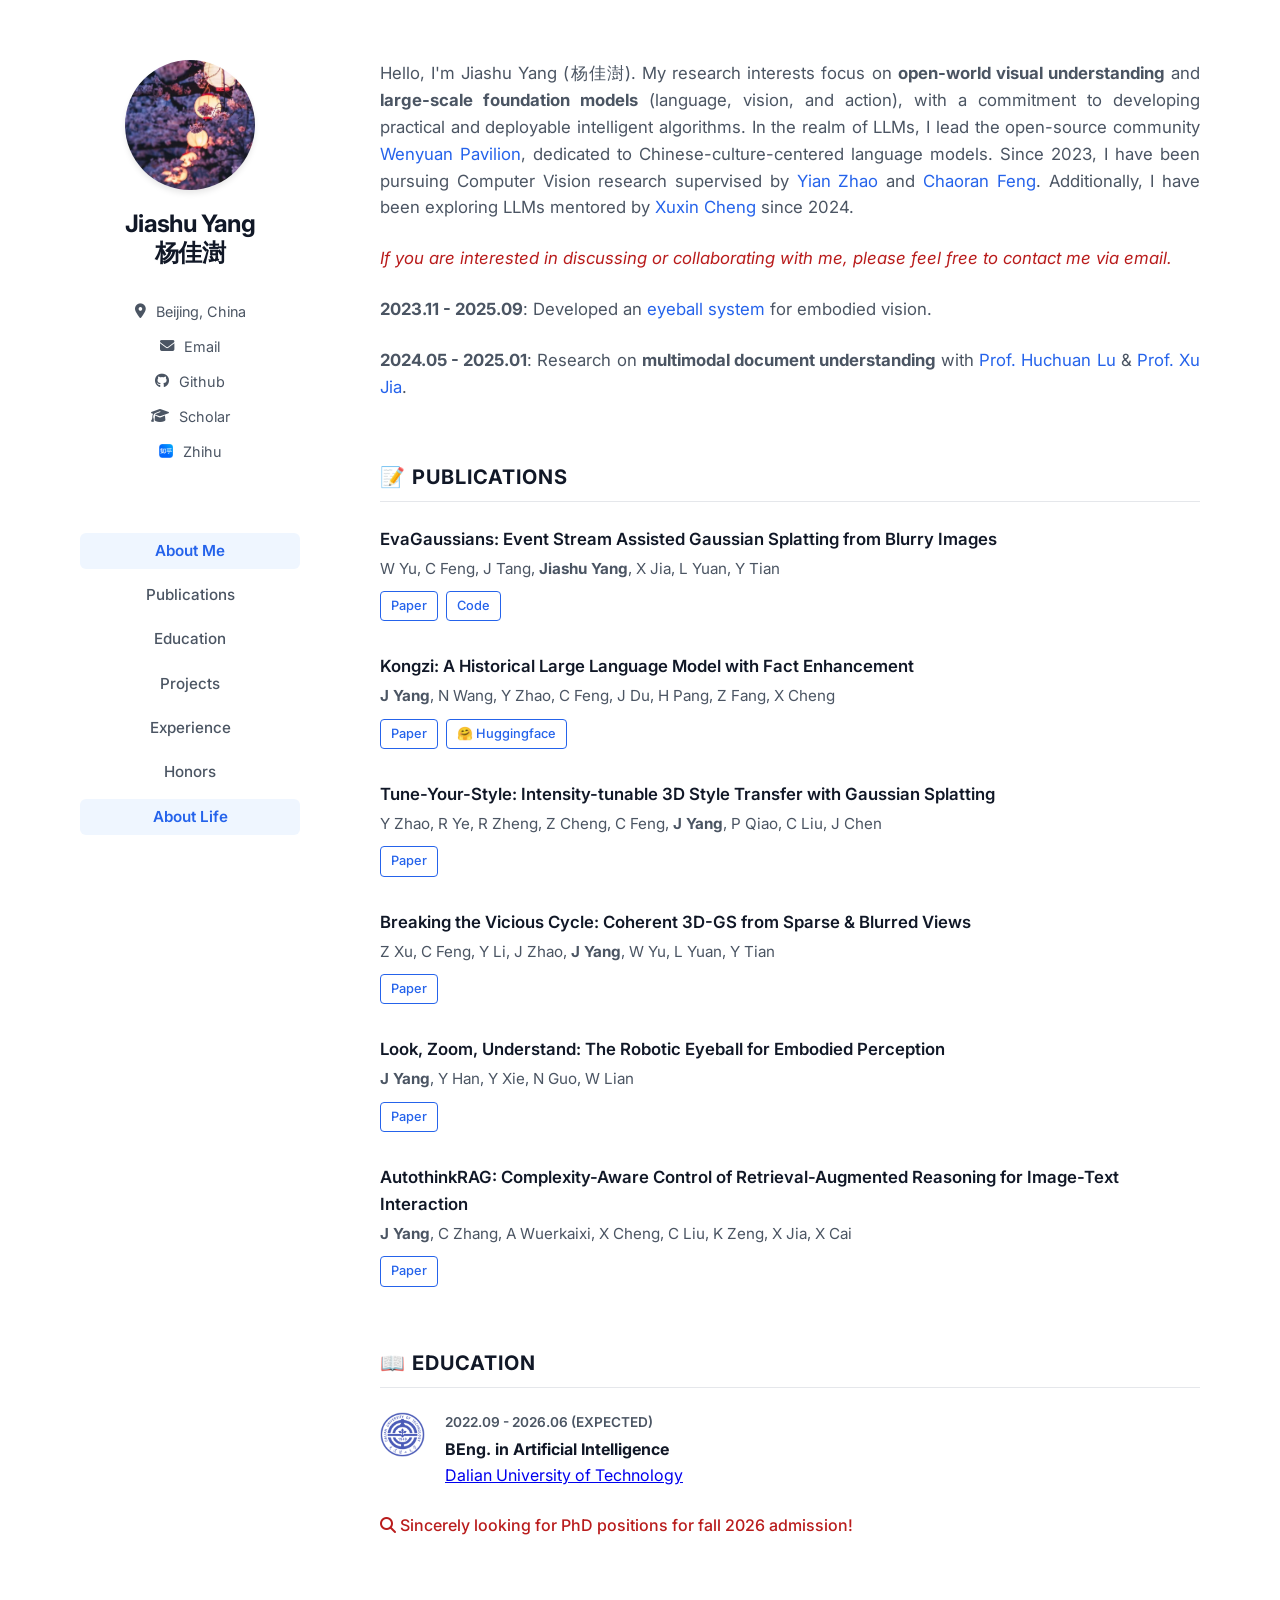
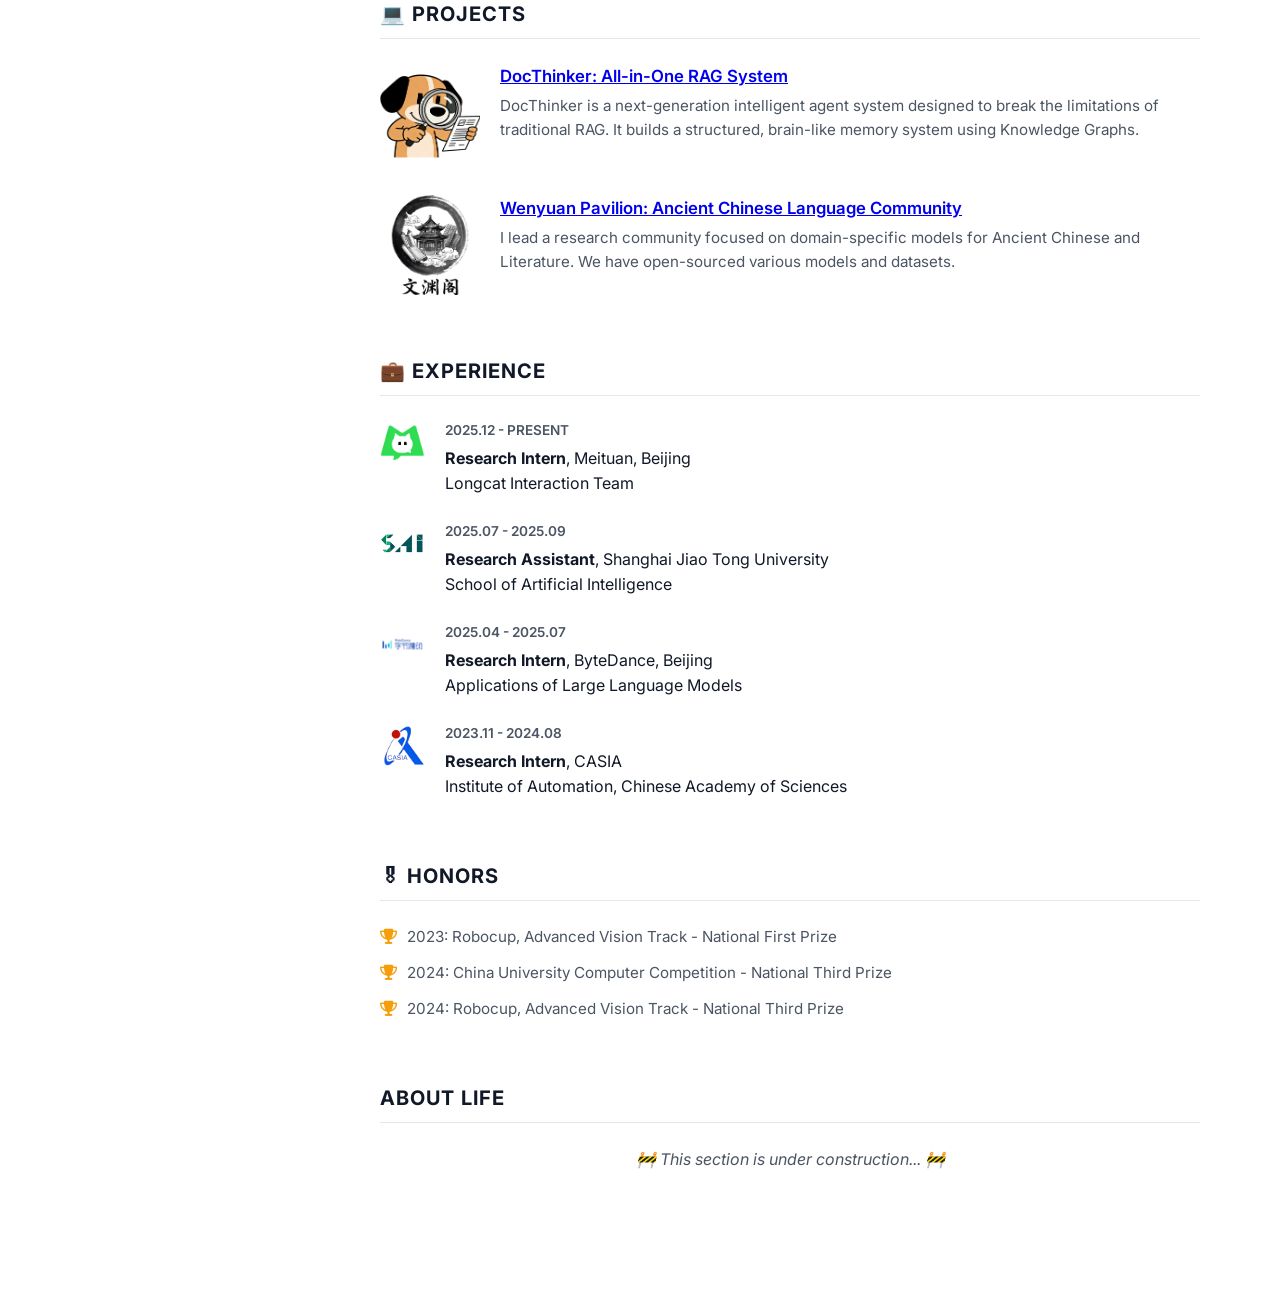
==== index.html @ eced1599 "Update index.html with polished bio and supervisor info" ====
<!DOCTYPE html>
<html lang="en">
<head>
    <meta charset="UTF-8">
    <meta name="viewport" content="width=device-width, initial-scale=1.0">
    <title>Jiashu Yang | Personal Homepage</title>
    <!-- Google Fonts: Inter -->
    <link rel="preconnect" href="https://fonts.googleapis.com">
    <link rel="preconnect" href="https://fonts.gstatic.com" crossorigin>
    <link href="https://fonts.googleapis.com/css2?family=Inter:wght@400;500;600;700&display=swap" rel="stylesheet">
    <link href="https://fonts.googleapis.com/css2?family=Ma+Shan+Zheng&display=swap" rel="stylesheet">
    <link rel="stylesheet" href="css/style.css">
    <link rel="stylesheet" href="https://cdnjs.cloudflare.com/ajax/libs/font-awesome/6.4.0/css/all.min.css">
</head>
<body>
    <div class="container">
        <nav>
            <div class="profile-section">
                <img src="images/头像.jpg" alt="Jiashu Yang" class="profile-image">
                <h1>Jiashu Yang<br><span class="signature">杨佳澍</span></h1>
                <div class="contact-info">
                    <p><i class="fas fa-map-marker-alt"></i> Beijing, China</p>
                    <p><i class="fas fa-envelope"></i> <a href="mailto:your.email@example.com">Email</a></p>
                    <p><i class="fab fa-github"></i> <a href="https://github.com/Yang-Jiashu">Github</a></p>
                    <p><i class="fas fa-graduation-cap"></i> <a href="https://scholar.google.com/citations?user=BRXghWcAAAAJ&hl=en">Scholar</a></p>
                    <p><img src="images/zhi.png" alt="Zhihu" style="width: 14px; height: 14px;"> <a href="https://www.zhihu.com/people/22-49-46-76/posts">Zhihu</a></p>
                </div>
            </div>
            <ul>
                <li><a href="#about" class="active">About Me</a></li>
                <li><a href="#publications">Publications</a></li>
                <li><a href="#education">Education</a></li>
                <li><a href="#projects">Projects</a></li>
                <li><a href="#experience">Experience</a></li>
                <li><a href="#honors">Honors</a></li>
                <li><a href="#about-life">About Life</a></li>
            </ul>
        </nav>

        <div class="main-content">
            <div class="content-section">
                <div id="about">
                    <p class="intro">
                        Hello, I'm Jiashu Yang (杨佳澍). My research interests focus on <strong>open-world visual understanding</strong> and <strong>large-scale foundation models</strong> (language, vision, and action), with a commitment to developing practical and deployable intelligent algorithms. In the realm of LLMs, I lead the open-source community <a href="https://wenyuan-ge.github.io/" target="_blank">Wenyuan Pavilion</a>, dedicated to Chinese-culture-centered language models. Since 2023, I have been pursuing Computer Vision research supervised by <a href="https://zhao-yian.github.io/" target="_blank">Yian Zhao</a> and <a href="https://www.falcary.com/" target="_blank">Chaoran Feng</a>. Additionally, I have been exploring LLMs mentored by <a href="https://www.linkedin.com/in/chengxx/" target="_blank">Xuxin Cheng</a> since 2024.
                    </p>
                    <p class="intro" style="font-style: italic; color: #b91c1c;">
                        If you are interested in discussing or collaborating with me, please feel free to contact me via email.
                    </p>
                    <p class="intro">
                        <strong>2023.11 - 2025.09</strong>: Developed an <a href="https://arxiv.org/abs/2511.15279">eyeball system</a> for embodied vision.
                    </p>
                    <p class="intro">
                        <strong>2024.05 - 2025.01</strong>: Research on <strong>multimodal document understanding</strong> with <a href='https://scholar.google.com/citations?user=D3nE0agAAAAJ&hl=zh-CN&oi=ao'>Prof. Huchuan Lu</a> & <a href='https://stephenjia.github.io/'>Prof. Xu Jia</a>.
                    </p>
                </div>

                <div id="publications">
                    <h2>📝 Publications</h2>
                    <ul class="publications-list">
                        <li>
                            <span class="publication-title">EvaGaussians: Event Stream Assisted Gaussian Splatting from Blurry Images</span>
                            <div class="publication-authors">W Yu, C Feng, J Tang, <strong>Jiashu Yang</strong>, X Jia, L Yuan, Y Tian</div>
                            <div class="pub-links">
                                <a href="https://arxiv.org/abs/2405.20224" class="pub-link">Paper</a>
                                <a href="#" class="pub-link">Code</a>
                            </div>
                        </li>
                        <li>
                            <span class="publication-title">Kongzi: A Historical Large Language Model with Fact Enhancement</span>
                            <div class="publication-authors"><strong>J Yang</strong>, N Wang, Y Zhao, C Feng, J Du, H Pang, Z Fang, X Cheng</div>
                            <div class="pub-links">
                                <a href="https://arxiv.org/abs/2504.09488" class="pub-link">Paper</a>
                                <a href="https://huggingface.co/Kongzi-LLM" class="pub-link" target="_blank">🤗 Huggingface</a>
                            </div>
                        </li>
                        <li>
                            <span class="publication-title">Tune-Your-Style: Intensity-tunable 3D Style Transfer with Gaussian Splatting</span>
                            <div class="publication-authors">Y Zhao, R Ye, R Zheng, Z Cheng, C Feng, <strong>J Yang</strong>, P Qiao, C Liu, J Chen</div>
                            <div class="pub-links">
                                <a href="https://arxiv.org/abs/2602.00618" class="pub-link">Paper</a>
                            </div>
                        </li>
                        <li>
                            <span class="publication-title">Breaking the Vicious Cycle: Coherent 3D-GS from Sparse & Blurred Views</span>
                            <div class="publication-authors">Z Xu, C Feng, Y Li, J Zhao, <strong>J Yang</strong>, W Yu, L Yuan, Y Tian</div>
                            <div class="pub-links">
                                <a href="https://arxiv.org/pdf/2512.10369" class="pub-link">Paper</a>
                            </div>
                        </li>
                        <li>
                            <span class="publication-title">Look, Zoom, Understand: The Robotic Eyeball for Embodied Perception</span>
                            <div class="publication-authors"><strong>J Yang</strong>, Y Han, Y Xie, N Guo, W Lian</div>
                            <div class="pub-links">
                                <a href="https://arxiv.org/abs/2511.15279" class="pub-link">Paper</a>
                            </div>
                        </li>
                        <li>
                            <span class="publication-title">AutothinkRAG: Complexity-Aware Control of Retrieval-Augmented Reasoning for Image-Text Interaction</span>
                            <div class="publication-authors"><strong>J Yang</strong>, C Zhang, A Wuerkaixi, X Cheng, C Liu, K Zeng, X Jia, X Cai</div>
                            <div class="pub-links">
                                <a href="https://arxiv.org/pdf/2603.05551" class="pub-link">Paper</a>
                            </div>
                        </li>
                    </ul>
                </div>

                <div id="education">
                    <h2>📖 Education</h2>
                    <ul class="education-list">
                        <li class="education-item">
                            <img src="images/dlut_logo.png" alt="DLUT">
                            <div class="experience-content">
                                <span class="date">2022.09 - 2026.06 (Expected)</span>
                                <strong>BEng. in Artificial Intelligence</strong><br>
                                <a href="https://www.dlut.edu.cn/">Dalian University of Technology</a>
                            </div>
                        </li>
                        <li style="color: #b91c1c; font-weight: 500; margin-top: 10px;">
                            <i class="fas fa-search"></i> Sincerely looking for PhD positions for fall 2026 admission!
                        </li>
                    </ul>
                </div>

                <div id="projects">
                    <h2>💻 Projects</h2>
                    <ul class="publications-list">
                        <li class="experience-item">
                            <img src="images/docthinker.png" alt="DocThinker" style="width: 100px; height: 100px; border-radius: 12px; object-fit: cover;">
                            <div class="experience-content">
                                <span class="publication-title"><a href="https://github.com/Yang-Jiashu/Doc-thinker" target="_blank">DocThinker: All-in-One RAG System</a></span>
                                <p style="font-size: 0.95rem; color: var(--secondary-color);">DocThinker is a next-generation intelligent agent system designed to break the limitations of traditional RAG. It builds a structured, brain-like memory system using Knowledge Graphs.</p>
                            </div>
                        </li>
                        <li class="experience-item">
                            <img src="images/wyg.png" alt="Wenyuan Pavilion" style="width: 100px; height: 100px; border-radius: 12px; object-fit: cover;">
                            <div class="experience-content">
                                <span class="publication-title"><a href="https://wenyuan-ge.github.io/" target="_blank">Wenyuan Pavilion: Ancient Chinese Language Community</a></span>
                                <p style="font-size: 0.95rem; color: var(--secondary-color);">I lead a research community focused on domain-specific models for Ancient Chinese and Literature. We have open-sourced various models and datasets.</p>
                            </div>
                        </li>
                    </ul>
                </div>

                <div id="experience">
                    <h2>💼 Experience</h2>
                    <ul class="experience-list">
                        <li class="experience-item">
                            <img src="images/mt.png" alt="Meituan">
                            <div class="experience-content">
                                <span class="date">2025.12 - Present</span>
                                <strong>Research Intern</strong>, Meituan, Beijing<br>
                                Longcat Interaction Team
                            </div>
                        </li>
                        <li class="experience-item">
                            <img src="images/sjtuai.png" alt="SJTU">
                            <div class="experience-content">
                                <span class="date">2025.07 - 2025.09</span>
                                <strong>Research Assistant</strong>, Shanghai Jiao Tong University<br>
                                School of Artificial Intelligence
                            </div>
                        </li>
                        <li class="experience-item">
                            <img src="assets/images/byte.png" alt="ByteDance">
                            <div class="experience-content">
                                <span class="date">2025.04 - 2025.07</span>
                                <strong>Research Intern</strong>, ByteDance, Beijing<br>
                                Applications of Large Language Models
                            </div>
                        </li>
                        <li class="experience-item">
                            <img src="assets/images/CASIA.jpg" alt="CASIA">
                            <div class="experience-content">
                                <span class="date">2023.11 - 2024.08</span>
                                <strong>Research Intern</strong>, CASIA<br>
                                Institute of Automation, Chinese Academy of Sciences
                            </div>
                        </li>
                    </ul>
                </div>

                <div id="honors">
                    <h2>🎖 Honors</h2>
                    <ul class="honors-list">
                        <li><i class="fas fa-trophy"></i> 2023: Robocup, Advanced Vision Track - National First Prize</li>
                        <li><i class="fas fa-trophy"></i> 2024: China University Computer Competition - National Third Prize</li>
                        <li><i class="fas fa-trophy"></i> 2024: Robocup, Advanced Vision Track - National Third Prize</li>
                    </ul>
                </div>

                <div id="about-life">
                    <h2>About Life</h2>
                    <p style="text-align: center; color: var(--secondary-color); font-style: italic; margin-top: 20px;">🚧 This section is under construction... 🚧</p>
                </div>                
            </div>
        </div>
    </div>

    <div id="award-modal" style="display:none; position:fixed; z-index:100; left:0; top:0; width:100%; height:100%; overflow:auto; background-color:rgba(0,0,0,0.9);">
        <span onclick="closeModal()" style="position:absolute; top:15px; right:35px; color:#f1f1f1; font-size:40px; font-weight:bold; cursor:pointer;">&times;</span>
        <img id="award-image" style="margin:auto; display:block; width:80%; max-width:700px; padding-top: 50px;">
    </div>

    <script>
        function showAward(awardImage) {
            var modal = document.getElementById('award-modal');
            var modalImg = document.getElementById('award-image');
            modal.style.display = "block";
            modalImg.src = 'images/' + awardImage;
        }

        function closeModal() {
            document.getElementById('award-modal').style.display = "none";
        }

        // Active link handling
        window.addEventListener('scroll', () => {
            let current = '';
            const sections = document.querySelectorAll('.content-section > div');
            sections.forEach(section => {
                const sectionTop = section.offsetTop;
                if (pageYOffset >= sectionTop - 100) {
                    current = section.getAttribute('id');
                }
            });

            document.querySelectorAll('nav ul li a').forEach(a => {
                a.classList.remove('active');
                if (a.getAttribute('href').includes(current)) {
                    a.classList.add('active');
                }
            });
        });
    </script>
</body>
</html>
---- css/style.css ----
:root {
    --primary-color: #111827; /* Darker grey/black for text */
    --secondary-color: #4b5563; /* Medium grey for descriptions */
    --accent-color: #2563eb; /* A clean blue for links and highlights */
    --background-color: #ffffff;
    --section-bg: #f9fafb; /* Very light grey for some backgrounds */
    --border-color: #e5e7eb;
    --font-main: 'Inter', -apple-system, BlinkMacSystemFont, 'Segoe UI', Roboto, sans-serif;
}

* {
    margin: 0;
    padding: 0;
    box-sizing: border-box;
}

body {
    font-family: var(--font-main);
    line-height: 1.6;
    color: var(--primary-color);
    background-color: var(--background-color);
    -webkit-font-smoothing: antialiased;
}

.container {
    display: grid;
    grid-template-columns: 220px 1fr;
    max-width: 1600px;
    margin: 0 auto;
    padding: 60px 80px;
    gap: 80px;
}

/* Sidebar Navigation */
nav {
    position: sticky;
    top: 60px;
    height: fit-content;
    display: flex;
    flex-direction: column;
    align-items: center;
}

nav ul {
    list-style: none;
    margin-top: 30px;
    width: 100%;
    text-align: center;
}

nav ul li {
    margin-bottom: 8px;
}

nav ul li a {
    display: block;
    padding: 6px 12px;
    color: var(--secondary-color);
    text-decoration: none;
    font-size: 0.95rem;
    font-weight: 500;
    border-radius: 6px;
    transition: all 0.2s ease;
}

nav ul li a:hover {
    color: var(--accent-color);
    background-color: #eff6ff;
}

nav ul li a.active {
    color: var(--accent-color);
    font-weight: 600;
    background-color: #eff6ff;
}

/* Profile Section in Sidebar */
.profile-section {
    margin-bottom: 40px;
    display: flex;
    flex-direction: column;
    align-items: center;
    text-align: center;
}

.profile-image {
    width: 130px;
    height: 130px;
    border-radius: 50%;
    margin-bottom: 20px;
    object-fit: cover;
    box-shadow: 0 4px 6px -1px rgba(0, 0, 0, 0.1);
}

.profile-section h1 {
    font-size: 1.5rem;
    font-weight: 700;
    letter-spacing: -0.025em;
    margin-bottom: 8px;
    line-height: 1.2;
}

.contact-info {
    display: flex;
    flex-direction: column;
    align-items: center;
    gap: 12px;
    margin-top: 24px;
}

.contact-info p {
    font-size: 0.9rem;
    color: var(--secondary-color);
    display: flex;
    align-items: center;
    gap: 10px;
}

.contact-info a {
    color: var(--secondary-color);
    text-decoration: none;
    transition: color 0.2s;
}

.contact-info a:hover {
    color: var(--accent-color);
}

/* Main Content Styles */
.main-content {
    max-width: 1200px;
    width: 100%;
}

.content-section > div {
    margin-bottom: 60px;
}

h2 {
    font-size: 1.25rem;
    font-weight: 700;
    margin-bottom: 24px;
    text-transform: uppercase;
    letter-spacing: 0.05em;
    color: var(--primary-color);
    border-bottom: 1px solid var(--border-color);
    padding-bottom: 8px;
}

.intro {
    font-size: 1.05rem;
    color: var(--secondary-color);
    margin-bottom: 24px;
    text-align: justify;
}

.intro a {
    color: var(--accent-color);
    text-decoration: none;
    border-bottom: 1px solid transparent;
    transition: border-bottom 0.2s;
}

.intro a:hover {
    border-bottom-color: var(--accent-color);
}

/* Publications Section */
.publications-list {
    list-style: none;
}

.publications-list li {
    margin-bottom: 32px;
}

.publication-title {
    font-weight: 600;
    color: var(--primary-color);
    display: block;
    margin-bottom: 4px;
    font-size: 1.05rem;
}

.publication-authors {
    font-size: 0.95rem;
    color: var(--secondary-color);
    margin-bottom: 4px;
}

.publication-venue {
    font-size: 0.95rem;
    font-style: italic;
    color: var(--secondary-color);
    margin-bottom: 8px;
}

/* Publication Buttons */
.pub-links {
    display: flex;
    gap: 8px;
    margin-top: 10px;
}

.pub-link {
    display: inline-flex;
    align-items: center;
    padding: 4px 10px;
    font-size: 0.8rem;
    font-weight: 500;
    color: var(--accent-color);
    background-color: #fff;
    border: 1px solid var(--accent-color);
    border-radius: 4px;
    text-decoration: none;
    transition: all 0.2s;
}

.pub-link:hover {
    background-color: var(--accent-color);
    color: #fff;
}

/* Experience & Education */
.experience-list, .education-list {
    list-style: none;
}

.experience-item, .education-item {
    display: flex;
    gap: 20px;
    margin-bottom: 24px;
}

.experience-item img, .education-item img {
    width: 45px;
    height: 45px;
    object-fit: contain;
    flex-shrink: 0;
}

.experience-content span.date, .education-item span.date {
    font-size: 0.85rem;
    font-weight: 600;
    color: var(--secondary-color);
    text-transform: uppercase;
    display: block;
    margin-bottom: 4px;
}

/* Honors */
.honors-list {
    list-style: none;
}

.honors-list li {
    font-size: 0.95rem;
    color: var(--secondary-color);
    margin-bottom: 12px;
    display: flex;
    align-items: flex-start;
    gap: 10px;
}

.honors-list li i {
    color: #f59e0b; /* Golden Amber */
    margin-top: 4px;
}

/* Responsive Design */
@media (max-width: 900px) {
    .container {
        grid-template-columns: 1fr;
        padding: 40px 20px;
    }

    nav {
        position: static;
        margin-bottom: 40px;
    }

    nav ul {
        display: flex;
        flex-wrap: wrap;
        gap: 10px;
    }

    .profile-section {
        display: flex;
        flex-direction: column;
        align-items: center;
        text-align: center;
    }
}
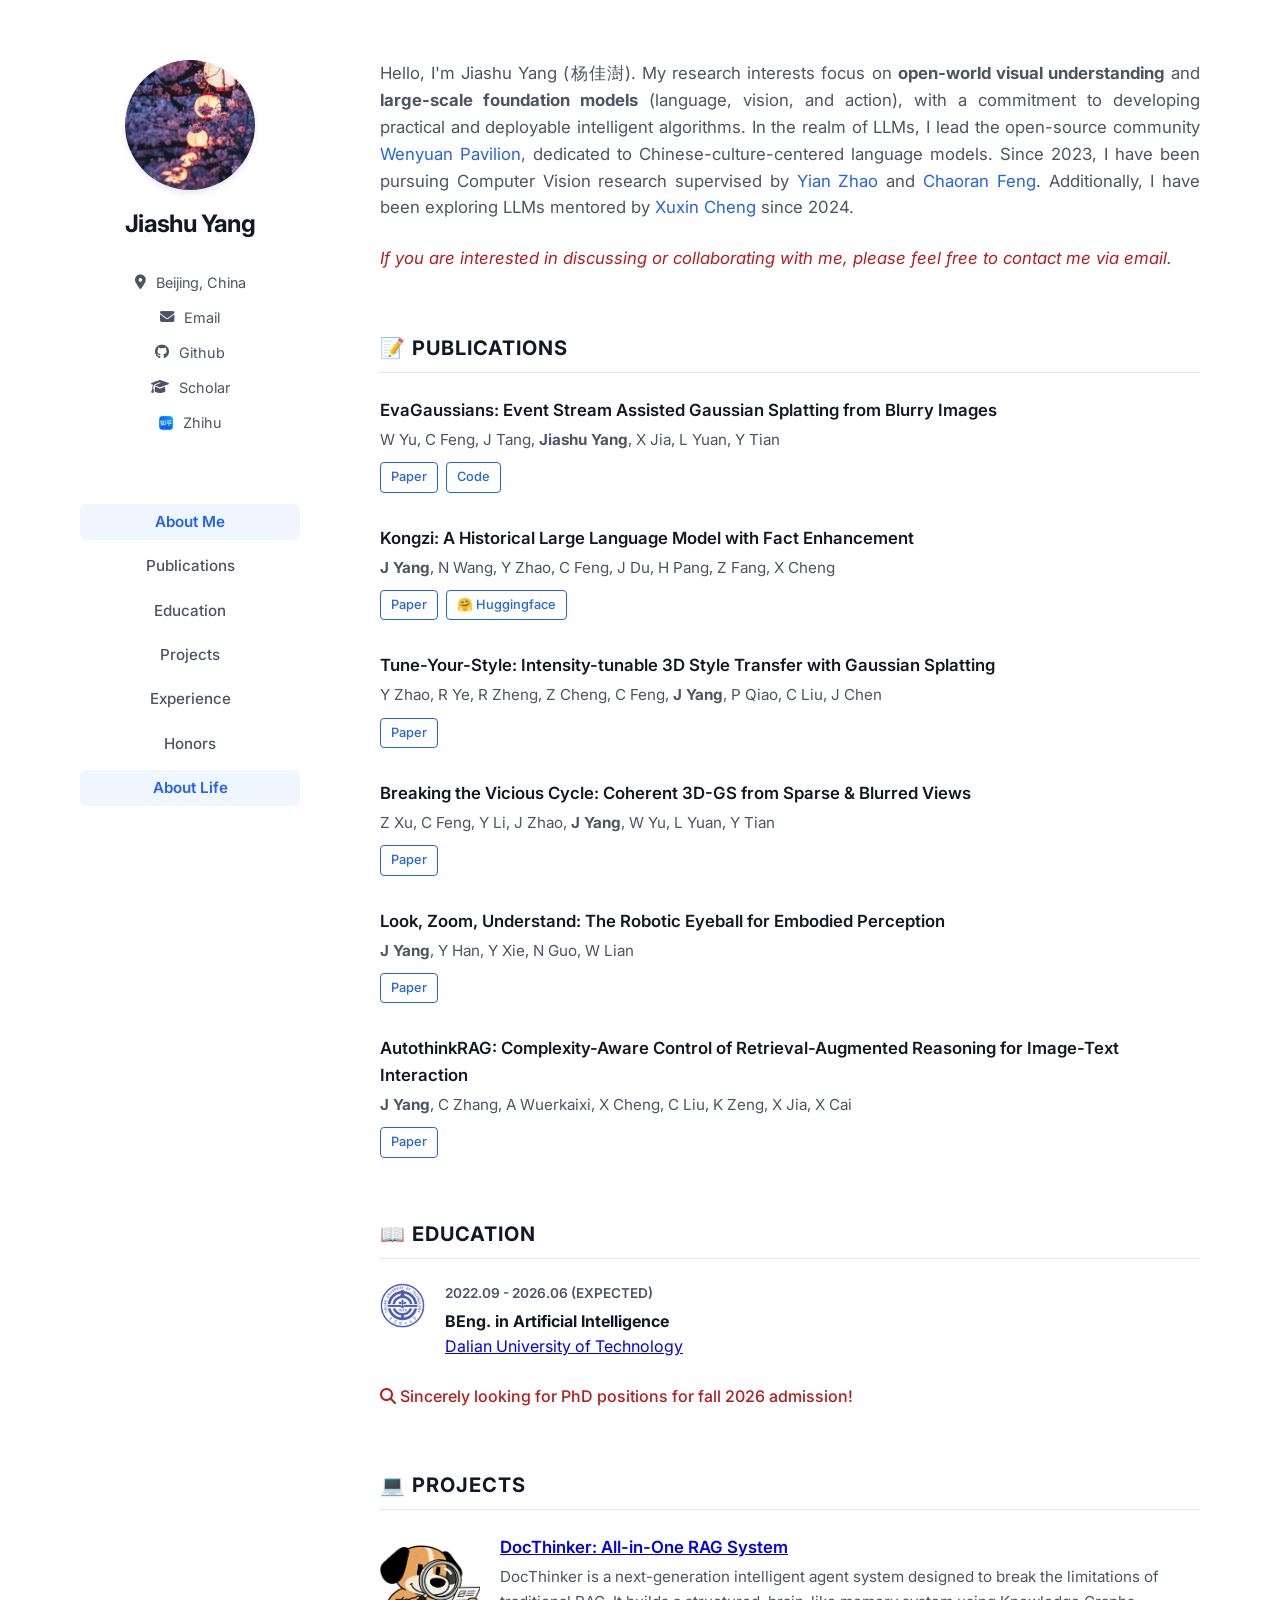
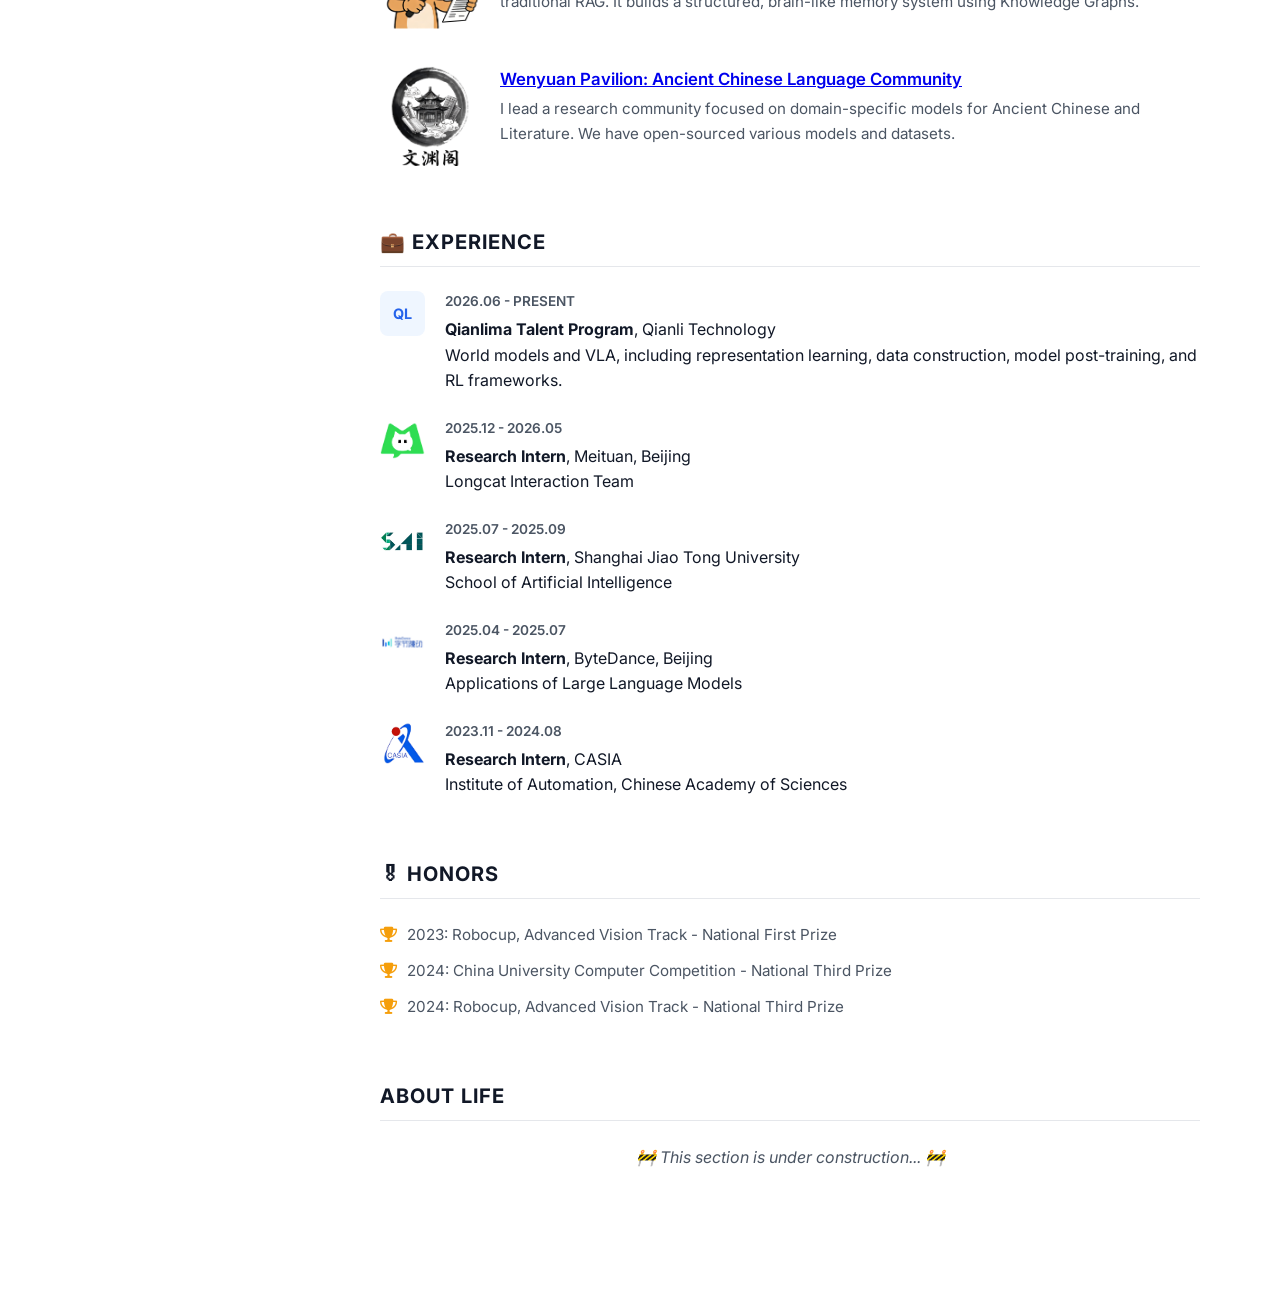
==== commit 2a30a14d: "Update homepage experience details" ====
--- a/index.html
+++ b/index.html
@@ -8,7 +8,6 @@
     <link rel="preconnect" href="https://fonts.googleapis.com">
     <link rel="preconnect" href="https://fonts.gstatic.com" crossorigin>
     <link href="https://fonts.googleapis.com/css2?family=Inter:wght@400;500;600;700&display=swap" rel="stylesheet">
-    <link href="https://fonts.googleapis.com/css2?family=Ma+Shan+Zheng&display=swap" rel="stylesheet">
     <link rel="stylesheet" href="css/style.css">
     <link rel="stylesheet" href="https://cdnjs.cloudflare.com/ajax/libs/font-awesome/6.4.0/css/all.min.css">
 </head>
@@ -17,7 +16,7 @@
         <nav>
             <div class="profile-section">
                 <img src="images/头像.jpg" alt="Jiashu Yang" class="profile-image">
-                <h1>Jiashu Yang<br><span class="signature">杨佳澍</span></h1>
+                <h1>Jiashu Yang</h1>
                 <div class="contact-info">
                     <p><i class="fas fa-map-marker-alt"></i> Beijing, China</p>
                     <p><i class="fas fa-envelope"></i> <a href="mailto:your.email@example.com">Email</a></p>
@@ -46,12 +45,6 @@
                     <p class="intro" style="font-style: italic; color: #b91c1c;">
                         If you are interested in discussing or collaborating with me, please feel free to contact me via email.
                     </p>
-                    <p class="intro">
-                        <strong>2023.11 - 2025.09</strong>: Developed an <a href="https://arxiv.org/abs/2511.15279">eyeball system</a> for embodied vision.
-                    </p>
-                    <p class="intro">
-                        <strong>2024.05 - 2025.01</strong>: Research on <strong>multimodal document understanding</strong> with <a href='https://scholar.google.com/citations?user=D3nE0agAAAAJ&hl=zh-CN&oi=ao'>Prof. Huchuan Lu</a> & <a href='https://stephenjia.github.io/'>Prof. Xu Jia</a>.
-                    </p>
                 </div>
 
                 <div id="publications">
@@ -145,9 +138,17 @@
                     <h2>💼 Experience</h2>
                     <ul class="experience-list">
                         <li class="experience-item">
+                            <div class="experience-logo-text">QL</div>
+                            <div class="experience-content">
+                                <span class="date">2026.06 - Present</span>
+                                <strong>Qianlima Talent Program</strong>, Qianli Technology<br>
+                                World models and VLA, including representation learning, data construction, model post-training, and RL frameworks.
+                            </div>
+                        </li>
+                        <li class="experience-item">
                             <img src="images/mt.png" alt="Meituan">
                             <div class="experience-content">
-                                <span class="date">2025.12 - Present</span>
+                                <span class="date">2025.12 - 2026.05</span>
                                 <strong>Research Intern</strong>, Meituan, Beijing<br>
                                 Longcat Interaction Team
                             </div>
@@ -156,7 +157,7 @@
                             <img src="images/sjtuai.png" alt="SJTU">
                             <div class="experience-content">
                                 <span class="date">2025.07 - 2025.09</span>
-                                <strong>Research Assistant</strong>, Shanghai Jiao Tong University<br>
+                                <strong>Research Intern</strong>, Shanghai Jiao Tong University<br>
                                 School of Artificial Intelligence
                             </div>
                         </li>
--- a/css/style.css
+++ b/css/style.css
@@ -239,6 +239,20 @@
     flex-shrink: 0;
 }
 
+.experience-logo-text {
+    width: 45px;
+    height: 45px;
+    border-radius: 8px;
+    background-color: #eff6ff;
+    color: var(--accent-color);
+    display: flex;
+    align-items: center;
+    justify-content: center;
+    font-size: 0.9rem;
+    font-weight: 700;
+    flex-shrink: 0;
+}
+
 .experience-content span.date, .education-item span.date {
     font-size: 0.85rem;
     font-weight: 600;
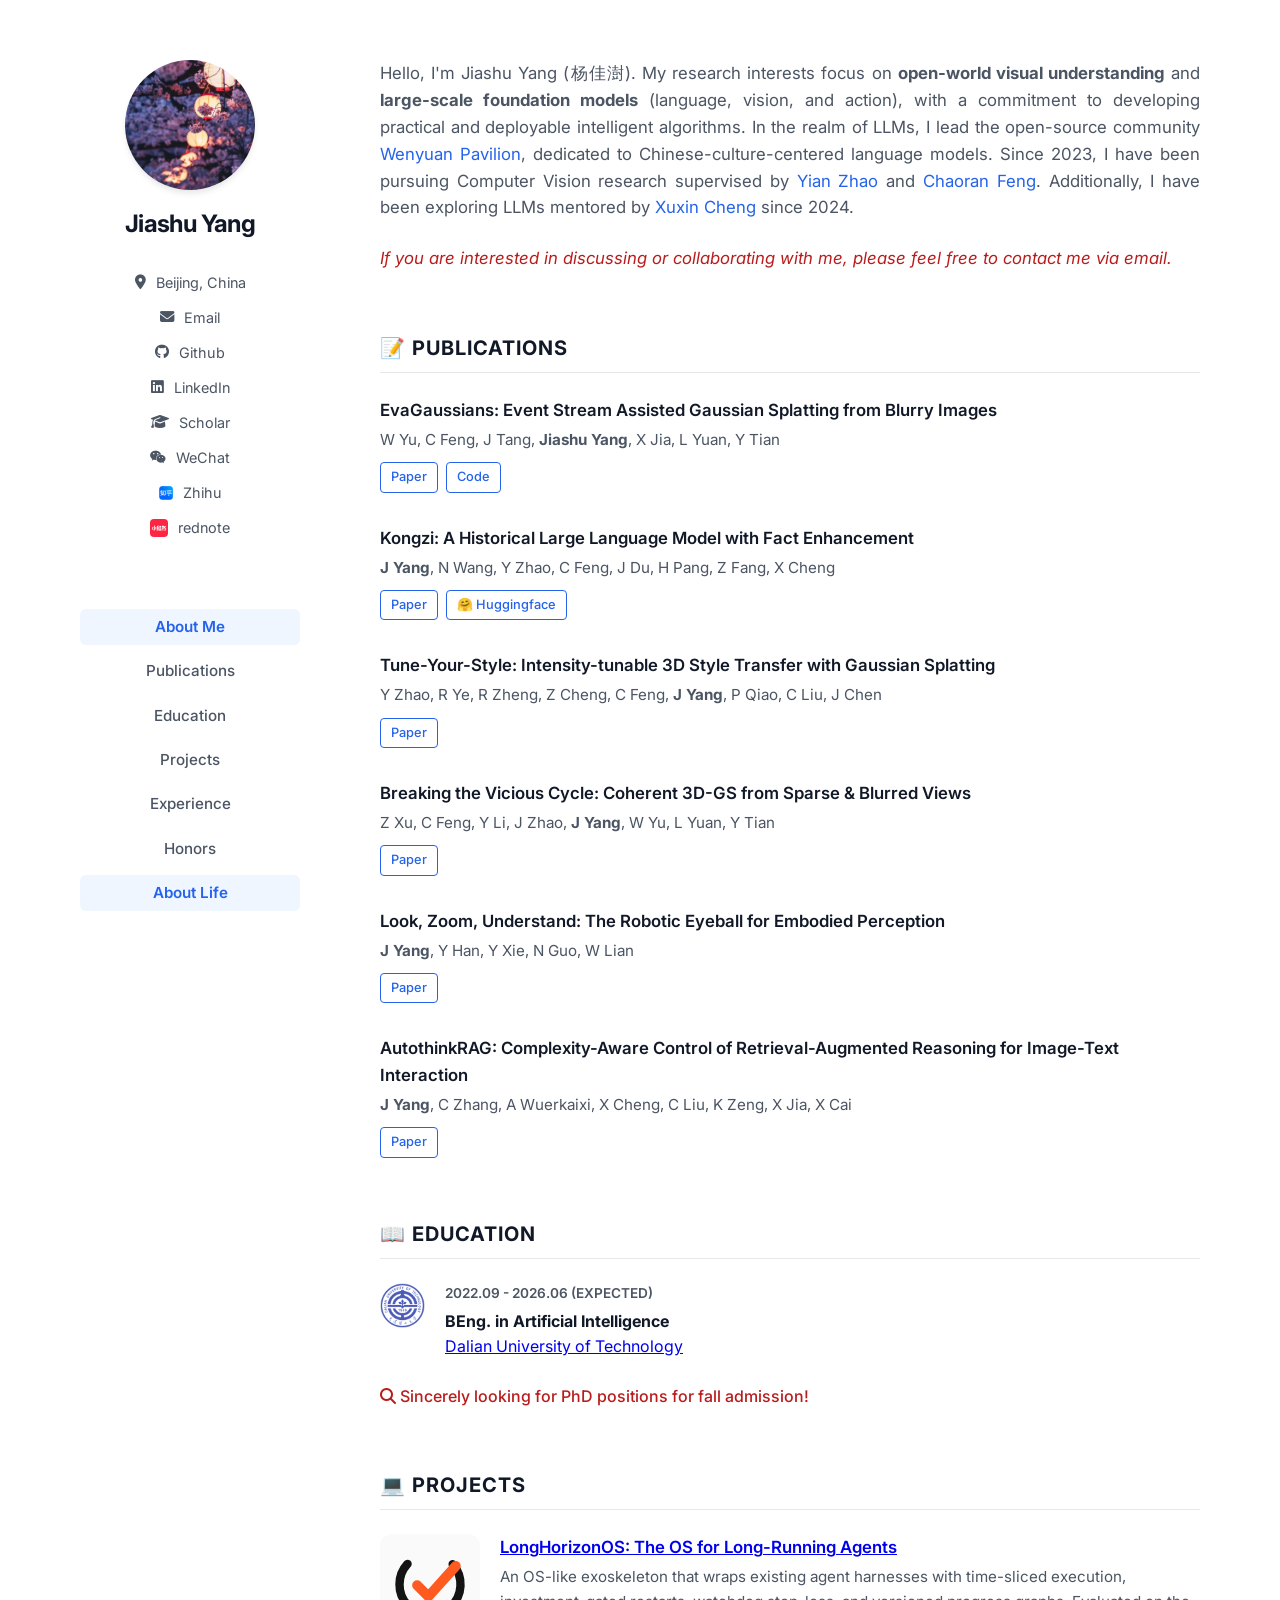
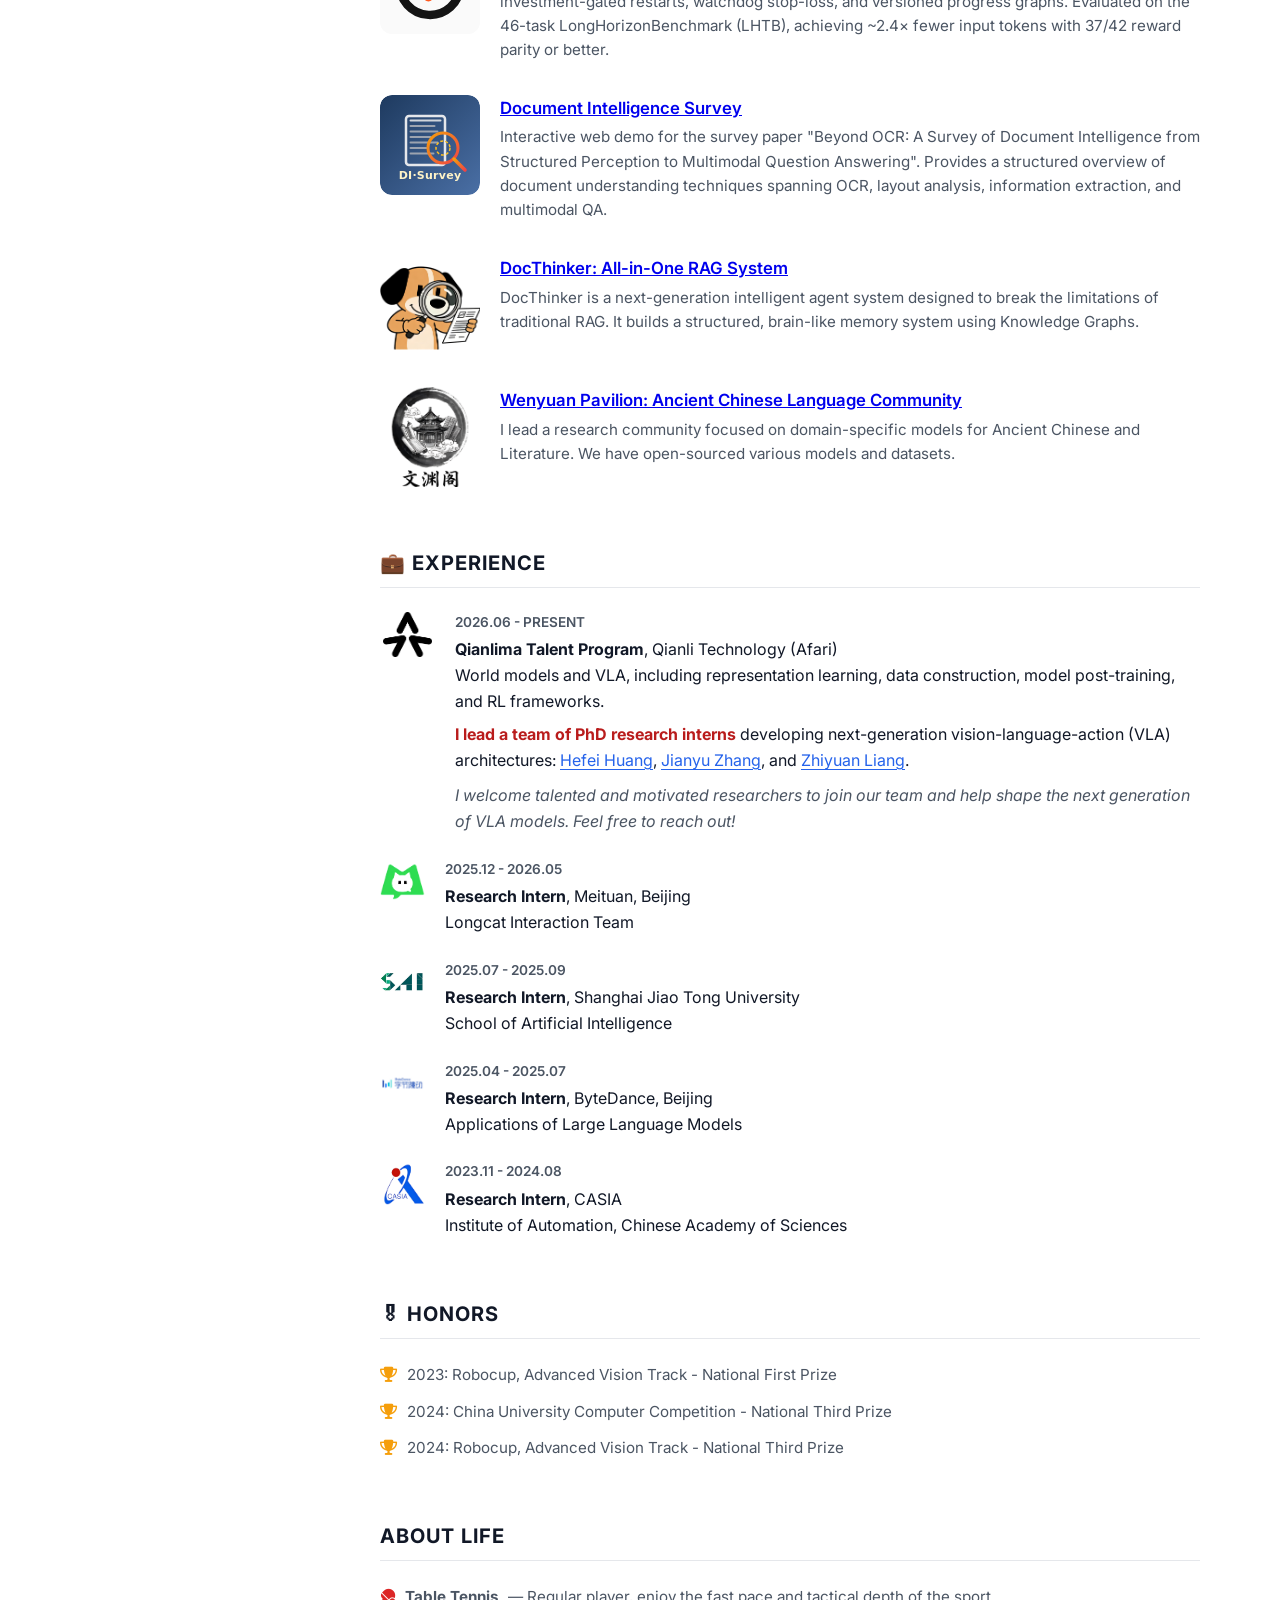
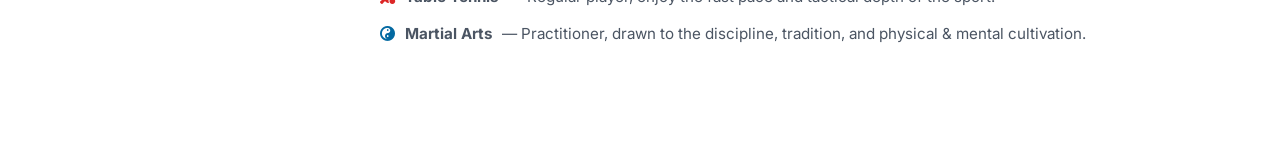
==== commit 52a81bab: "Update homepage with VLA team leadership, projects and rednote" ====
--- a/index.html
+++ b/index.html
@@ -21,8 +21,11 @@
                     <p><i class="fas fa-map-marker-alt"></i> Beijing, China</p>
                     <p><i class="fas fa-envelope"></i> <a href="mailto:your.email@example.com">Email</a></p>
                     <p><i class="fab fa-github"></i> <a href="https://github.com/Yang-Jiashu">Github</a></p>
+                    <p><i class="fab fa-linkedin"></i> <a href="https://www.linkedin.com/in/yjs827/" target="_blank">LinkedIn</a></p>
                     <p><i class="fas fa-graduation-cap"></i> <a href="https://scholar.google.com/citations?user=BRXghWcAAAAJ&hl=en">Scholar</a></p>
+                    <p><i class="fab fa-weixin"></i> <a href="#" class="contact-action" onclick="openWeChatModal(); return false;">WeChat</a></p>
                     <p><img src="images/zhi.png" alt="Zhihu" style="width: 14px; height: 14px;"> <a href="https://www.zhihu.com/people/22-49-46-76/posts">Zhihu</a></p>
+                    <p><img src="images/rednote-logo.png" alt="" class="rednote-icon"> <a href="https://www.xiaohongshu.com/user/profile/627e80f600000000210280a2" target="_blank" rel="noopener noreferrer">rednote</a></p>
                 </div>
             </div>
             <ul>
@@ -109,7 +112,7 @@
                             </div>
                         </li>
                         <li style="color: #b91c1c; font-weight: 500; margin-top: 10px;">
-                            <i class="fas fa-search"></i> Sincerely looking for PhD positions for fall 2026 admission!
+                            <i class="fas fa-search"></i> Sincerely looking for PhD positions for fall admission!
                         </li>
                     </ul>
                 </div>
@@ -118,6 +121,20 @@
                     <h2>💻 Projects</h2>
                     <ul class="publications-list">
                         <li class="experience-item">
+                            <img src="images/lhos-mark.svg" alt="LongHorizonOS" style="width: 100px; height: 100px; border-radius: 12px; object-fit: contain; background: #fafafa; padding: 8px;">
+                            <div class="experience-content">
+                                <span class="publication-title"><a href="https://github.com/Yang-Jiashu/LongHorizonOS" target="_blank">LongHorizonOS: The OS for Long-Running Agents</a></span>
+                                <p style="font-size: 0.95rem; color: var(--secondary-color);">An OS-like exoskeleton that wraps existing agent harnesses with time-sliced execution, investment-gated restarts, watchdog stop-loss, and versioned progress graphs. Evaluated on the 46-task LongHorizonBenchmark (LHTB), achieving ~2.4× fewer input tokens with 37/42 reward parity or better.</p>
+                            </div>
+                        </li>
+                        <li class="experience-item">
+                            <img src="images/doc-intel-logo.svg" alt="Document Intelligence Survey" style="width: 100px; height: 100px; border-radius: 12px; object-fit: cover;">
+                            <div class="experience-content">
+                                <span class="publication-title"><a href="https://github.com/Yang-Jiashu/document-intelligence-survey" target="_blank">Document Intelligence Survey</a></span>
+                                <p style="font-size: 0.95rem; color: var(--secondary-color);">Interactive web demo for the survey paper "Beyond OCR: A Survey of Document Intelligence from Structured Perception to Multimodal Question Answering". Provides a structured overview of document understanding techniques spanning OCR, layout analysis, information extraction, and multimodal QA.</p>
+                            </div>
+                        </li>
+                        <li class="experience-item">
                             <img src="images/docthinker.png" alt="DocThinker" style="width: 100px; height: 100px; border-radius: 12px; object-fit: cover;">
                             <div class="experience-content">
                                 <span class="publication-title"><a href="https://github.com/Yang-Jiashu/Doc-thinker" target="_blank">DocThinker: All-in-One RAG System</a></span>
@@ -138,11 +155,13 @@
                     <h2>💼 Experience</h2>
                     <ul class="experience-list">
                         <li class="experience-item">
-                            <div class="experience-logo-text">QL</div>
+                            <img src="images/qianli-logo.png" alt="Qianli Technology (Afari)" style="width: 55px; height: 45px; border-radius: 8px; object-fit: contain;">
                             <div class="experience-content">
                                 <span class="date">2026.06 - Present</span>
-                                <strong>Qianlima Talent Program</strong>, Qianli Technology<br>
+                                <strong>Qianlima Talent Program</strong>, Qianli Technology (Afari)<br>
                                 World models and VLA, including representation learning, data construction, model post-training, and RL frameworks.
+                                <p class="experience-description"><strong class="leadership-highlight">I lead a team of PhD research interns</strong> developing next-generation vision-language-action (VLA) architectures: <a href="https://iamxiaohuang.github.io/resume" target="_blank" rel="noopener noreferrer">Hefei Huang</a>, <a href="https://www.linkedin.com/in/jianyu-zhang-40b865145/" target="_blank" rel="noopener noreferrer">Jianyu Zhang</a>, and <a href="https://jerryliang24.github.io/" target="_blank" rel="noopener noreferrer">Zhiyuan Liang</a>.</p>
+                                <p class="team-invitation">I welcome talented and motivated researchers to join our team and help shape the next generation of VLA models. Feel free to reach out!</p>
                             </div>
                         </li>
                         <li class="experience-item">
@@ -191,7 +210,10 @@
 
                 <div id="about-life">
                     <h2>About Life</h2>
-                    <p style="text-align: center; color: var(--secondary-color); font-style: italic; margin-top: 20px;">🚧 This section is under construction... 🚧</p>
+                    <ul class="honors-list" style="margin-top: 20px;">
+                        <li><i class="fas fa-table-tennis-paddle-ball" style="color: #dc2626;"></i> <strong>Table Tennis</strong> — Regular player, enjoy the fast pace and tactical depth of the sport.</li>
+                        <li><i class="fas fa-yin-yang" style="color: #0369a1;"></i> <strong>Martial Arts</strong> — Practitioner, drawn to the discipline, tradition, and physical & mental cultivation.</li>
+                    </ul>
                 </div>                
             </div>
         </div>
@@ -200,6 +222,14 @@
     <div id="award-modal" style="display:none; position:fixed; z-index:100; left:0; top:0; width:100%; height:100%; overflow:auto; background-color:rgba(0,0,0,0.9);">
         <span onclick="closeModal()" style="position:absolute; top:15px; right:35px; color:#f1f1f1; font-size:40px; font-weight:bold; cursor:pointer;">&times;</span>
         <img id="award-image" style="margin:auto; display:block; width:80%; max-width:700px; padding-top: 50px;">
+    </div>
+
+    <div id="wechat-modal" class="contact-modal" onclick="handleWeChatBackdrop(event)">
+        <div class="contact-modal-card">
+            <button type="button" class="contact-modal-close" aria-label="Close WeChat modal" onclick="closeWeChatModal()">&times;</button>
+            <p class="contact-modal-tip">请注明来意和姓名</p>
+            <img src="images/weixin.jpg" alt="WeChat QR code" class="contact-modal-image">
+        </div>
     </div>
 
     <script>
@@ -212,6 +242,22 @@
 
         function closeModal() {
             document.getElementById('award-modal').style.display = "none";
+        }
+
+        function openWeChatModal() {
+            document.getElementById('wechat-modal').classList.add('is-open');
+            document.body.style.overflow = 'hidden';
+        }
+
+        function closeWeChatModal() {
+            document.getElementById('wechat-modal').classList.remove('is-open');
+            document.body.style.overflow = '';
+        }
+
+        function handleWeChatBackdrop(event) {
+            if (event.target.id === 'wechat-modal') {
+                closeWeChatModal();
+            }
         }
 
         // Active link handling
@@ -232,6 +278,12 @@
                 }
             });
         });
+
+        document.addEventListener('keydown', (event) => {
+            if (event.key === 'Escape') {
+                closeWeChatModal();
+            }
+        });
     </script>
 </body>
 </html>
--- a/css/style.css
+++ b/css/style.css
@@ -122,8 +122,81 @@
     transition: color 0.2s;
 }
 
-.contact-info a:hover {
-    color: var(--accent-color);
+.contact-info .contact-action {
+    color: var(--secondary-color);
+    text-decoration: none;
+    transition: color 0.2s;
+    cursor: pointer;
+}
+
+.contact-info a:hover,
+.contact-info .contact-action:hover {
+    color: var(--accent-color);
+}
+
+.rednote-icon {
+    width: 18px;
+    height: 18px;
+    border-radius: 4px;
+}
+
+.contact-modal {
+    display: none;
+    position: fixed;
+    inset: 0;
+    z-index: 200;
+    background: rgba(15, 23, 42, 0.78);
+    backdrop-filter: blur(6px);
+    padding: 24px;
+}
+
+.contact-modal.is-open {
+    display: flex;
+    align-items: center;
+    justify-content: center;
+}
+
+.contact-modal-card {
+    position: relative;
+    width: min(420px, 100%);
+    background: rgba(255, 255, 255, 0.96);
+    border: 1px solid rgba(229, 231, 235, 0.9);
+    border-radius: 24px;
+    box-shadow: 0 24px 60px rgba(15, 23, 42, 0.22);
+    padding: 24px 24px 20px;
+    text-align: center;
+}
+
+.contact-modal-close {
+    position: absolute;
+    top: 14px;
+    right: 16px;
+    border: 0;
+    background: transparent;
+    color: #6b7280;
+    font-size: 1.8rem;
+    line-height: 1;
+    cursor: pointer;
+}
+
+.contact-modal-close:hover {
+    color: var(--primary-color);
+}
+
+.contact-modal-tip {
+    margin: 0 28px 18px;
+    color: var(--primary-color);
+    font-size: 1rem;
+    font-weight: 600;
+    letter-spacing: 0.01em;
+}
+
+.contact-modal-image {
+    width: 100%;
+    max-width: 320px;
+    border-radius: 18px;
+    border: 1px solid #e5e7eb;
+    box-shadow: 0 16px 36px rgba(15, 23, 42, 0.12);
 }
 
 /* Main Content Styles */
@@ -262,6 +335,27 @@
     margin-bottom: 4px;
 }
 
+.experience-description {
+    margin-top: 8px;
+}
+
+.experience-description a {
+    color: var(--accent-color);
+    text-decoration: underline;
+    text-underline-offset: 3px;
+}
+
+.leadership-highlight {
+    color: #b91c1c;
+    font-weight: 700;
+}
+
+.team-invitation {
+    margin-top: 10px;
+    color: var(--secondary-color);
+    font-style: italic;
+}
+
 /* Honors */
 .honors-list {
     list-style: none;
@@ -305,4 +399,18 @@
         align-items: center;
         text-align: center;
     }
-}
+
+    .contact-modal {
+        padding: 16px;
+    }
+
+    .contact-modal-card {
+        padding: 20px 18px 16px;
+        border-radius: 20px;
+    }
+
+    .contact-modal-tip {
+        margin: 0 24px 16px;
+        font-size: 0.95rem;
+    }
+}
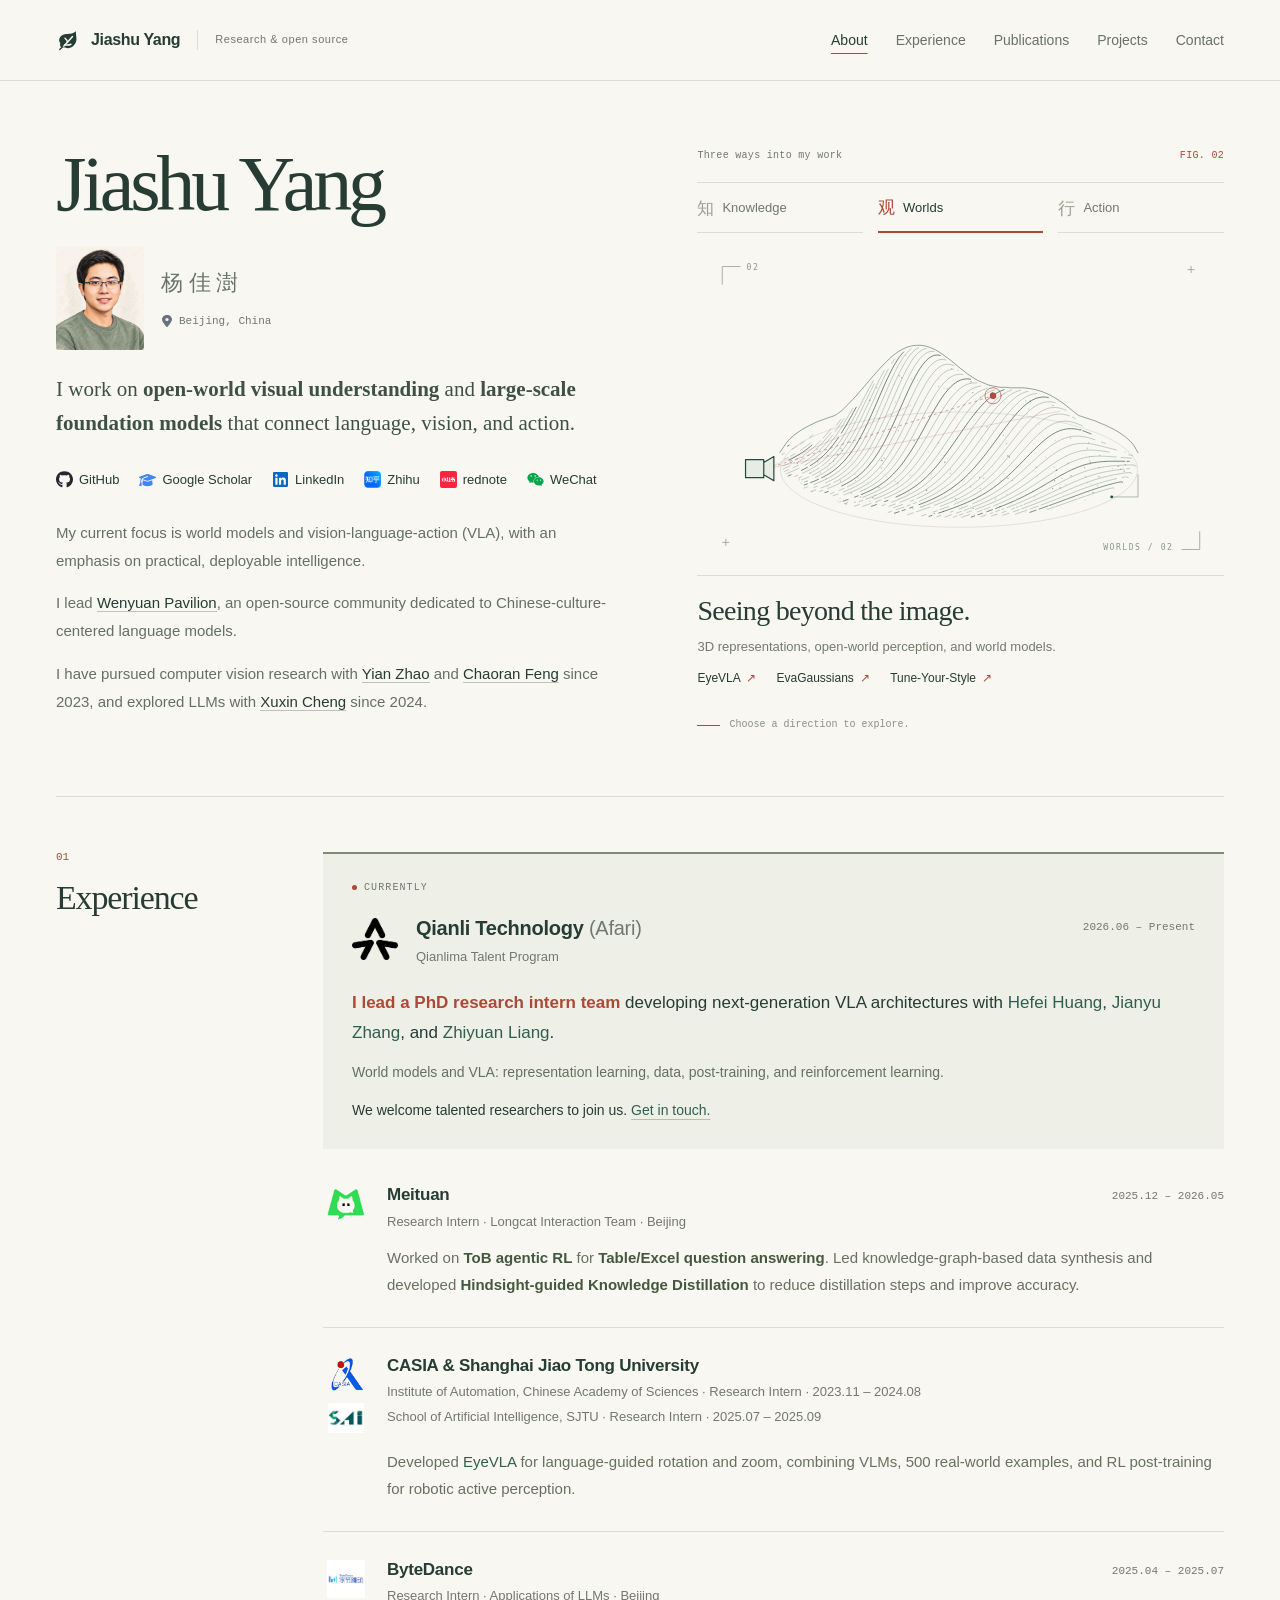
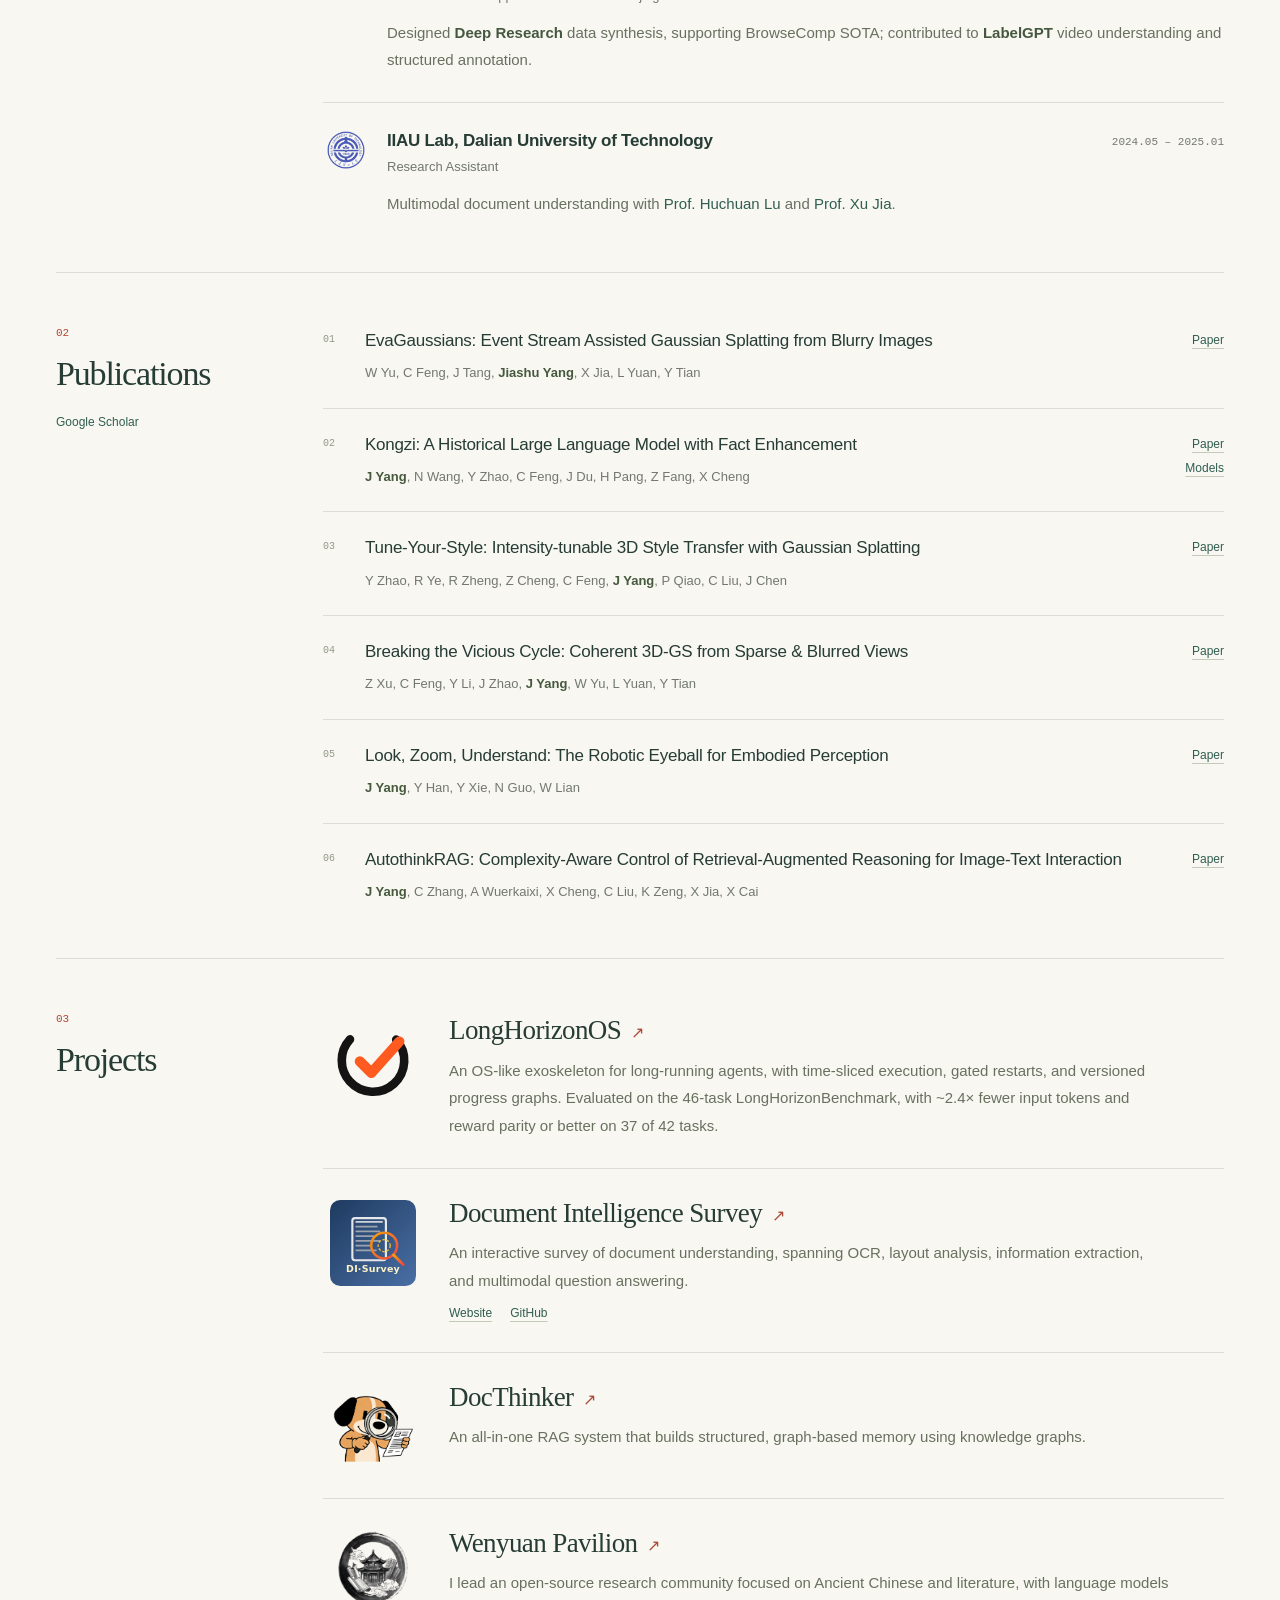
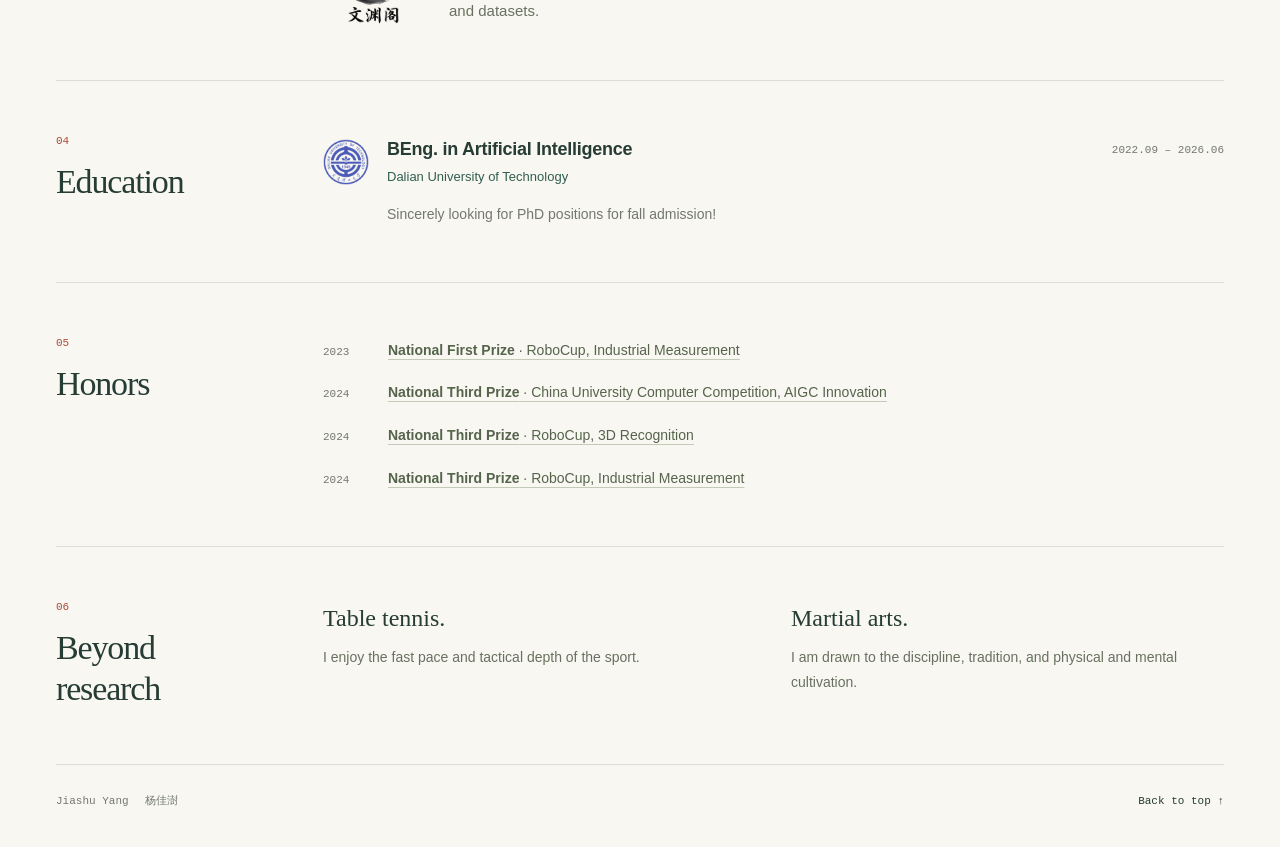
==== commit 601fbd20: "Redesign personal homepage and update research and education" ====
--- a/index.html
+++ b/index.html
@@ -3,287 +3,155 @@
 <head>
     <meta charset="UTF-8">
     <meta name="viewport" content="width=device-width, initial-scale=1.0">
+    <meta name="theme-color" content="#f8f7f2">
+    <meta name="description" content="Jiashu Yang — research in open-world visual understanding, foundation models, world models, and vision-language-action architectures.">
     <title>Jiashu Yang | Personal Homepage</title>
-    <!-- Google Fonts: Inter -->
-    <link rel="preconnect" href="https://fonts.googleapis.com">
-    <link rel="preconnect" href="https://fonts.gstatic.com" crossorigin>
-    <link href="https://fonts.googleapis.com/css2?family=Inter:wght@400;500;600;700&display=swap" rel="stylesheet">
-    <link rel="stylesheet" href="css/style.css">
-    <link rel="stylesheet" href="https://cdnjs.cloudflare.com/ajax/libs/font-awesome/6.4.0/css/all.min.css">
+    <link rel="icon" href="images/favicon.ico?v=poplar1" sizes="16x16 32x32 48x48" type="image/x-icon">
+    <link rel="icon" href="images/favicon.svg?v=poplar1" sizes="any" type="image/svg+xml">
+    <link rel="stylesheet" href="css/style.css?v=portrait1">
+    <script src="js/main.js?v=fieldnotes2" defer></script>
 </head>
 <body>
-    <div class="container">
-        <nav>
-            <div class="profile-section">
-                <img src="images/头像.jpg" alt="Jiashu Yang" class="profile-image">
-                <h1>Jiashu Yang</h1>
-                <div class="contact-info">
-                    <p><i class="fas fa-map-marker-alt"></i> Beijing, China</p>
-                    <p><i class="fas fa-envelope"></i> <a href="mailto:your.email@example.com">Email</a></p>
-                    <p><i class="fab fa-github"></i> <a href="https://github.com/Yang-Jiashu">Github</a></p>
-                    <p><i class="fab fa-linkedin"></i> <a href="https://www.linkedin.com/in/yjs827/" target="_blank">LinkedIn</a></p>
-                    <p><i class="fas fa-graduation-cap"></i> <a href="https://scholar.google.com/citations?user=BRXghWcAAAAJ&hl=en">Scholar</a></p>
-                    <p><i class="fab fa-weixin"></i> <a href="#" class="contact-action" onclick="openWeChatModal(); return false;">WeChat</a></p>
-                    <p><img src="images/zhi.png" alt="Zhihu" style="width: 14px; height: 14px;"> <a href="https://www.zhihu.com/people/22-49-46-76/posts">Zhihu</a></p>
-                    <p><img src="images/rednote-logo.png" alt="" class="rednote-icon"> <a href="https://www.xiaohongshu.com/user/profile/627e80f600000000210280a2" target="_blank" rel="noopener noreferrer">rednote</a></p>
+    <a class="skip-link" href="#main">Skip to content</a>
+    <header class="site-header">
+        <div class="header-inner page-width">
+            <a class="wordmark" href="#about"><img src="images/favicon.svg?v=poplar1" alt="" width="25" height="25"><span>Jiashu Yang</span><span class="wordmark-note">Research &amp; open source</span></a>
+            <button class="menu-toggle" type="button" aria-label="Open navigation" aria-controls="site-nav" aria-expanded="false"><span></span><span></span></button>
+            <nav id="site-nav" class="site-nav" aria-label="Main navigation">
+                <a href="#about">About</a>
+                <a href="#experience">Experience</a>
+                <a href="#publications">Publications</a>
+                <a href="#projects">Projects</a>
+                <button type="button" data-contact>Contact</button>
+            </nav>
+        </div>
+    </header>
+
+    <main id="main" class="page-width">
+        <section class="intro" id="about" aria-labelledby="intro-name">
+            <div class="intro-copy">
+                <div class="name-line"><h1 id="intro-name">Jiashu Yang</h1>
+                    <figure class="profile"><img src="images/jiashu-portrait-softened.png" alt="Illustrated portrait of Jiashu Yang" width="88" height="104"><figcaption><span class="chinese-name" lang="zh">杨佳澍</span><span class="profile-location"><img src="images/icons/location.svg" alt="" width="13" height="13"><span>Beijing, China</span></span></figcaption></figure>
+                </div>
+                <p class="intro-lead">I work on <strong>open-world visual understanding</strong> and <strong>large-scale foundation models</strong> that connect language, vision, and action.</p>
+                <div class="social-links" aria-label="Social profiles">
+                    <a href="https://github.com/Yang-Jiashu" target="_blank" rel="noopener noreferrer"><img src="images/icons/github.svg" alt="" width="18" height="18">GitHub</a>
+                    <a href="https://scholar.google.com/citations?user=BRXghWcAAAAJ&amp;hl=en" target="_blank" rel="noopener noreferrer"><img src="images/icons/scholar.svg" alt="" width="18" height="18">Google Scholar</a>
+                    <a href="https://www.linkedin.com/in/yjs827/" target="_blank" rel="noopener noreferrer"><img src="images/icons/linkedin.svg" alt="" width="18" height="18">LinkedIn</a>
+                    <a href="https://www.zhihu.com/people/22-49-46-76/posts" target="_blank" rel="noopener noreferrer"><img src="images/zhi.png" alt="" width="18" height="18">Zhihu</a>
+                    <a href="https://www.xiaohongshu.com/user/profile/627e80f600000000210280a2" target="_blank" rel="noopener noreferrer"><img src="images/rednote-logo.png" alt="" width="18" height="18">rednote</a>
+                    <button type="button" data-contact><img src="images/icons/wechat.svg" alt="" width="18" height="18">WeChat</button>
+                </div>
+
+            </div>
+            <aside class="research-panel" aria-label="Explore my research">
+                <div class="research-topline"><span>Three ways into my work</span><span class="research-plate-number" aria-hidden="true">FIG. <span id="research-number">02</span></span></div>
+                <div class="research-tabs" role="tablist" aria-label="Research directions">
+                    <button type="button" role="tab" id="tab-knowledge" aria-selected="false" aria-controls="panel-knowledge" tabindex="-1" data-direction="knowledge"><span lang="zh" aria-hidden="true">知</span> Knowledge</button>
+                    <button type="button" role="tab" id="tab-worlds" aria-selected="true" aria-controls="panel-worlds" tabindex="0" data-direction="worlds"><span lang="zh" aria-hidden="true">观</span> Worlds</button>
+                    <button type="button" role="tab" id="tab-action" aria-selected="false" aria-controls="panel-action" tabindex="-1" data-direction="action"><span lang="zh" aria-hidden="true">行</span> Action</button>
+                </div>
+                <div class="research-view" role="tabpanel" id="panel-knowledge" aria-labelledby="tab-knowledge" tabindex="0" hidden>
+                    <img class="research-drawing" src="images/research-knowledge.svg?v=etching1" alt="An original engraved folio opening into a structured constellation of ideas" width="520" height="330">
+                    <div class="research-caption"><h2>Knowledge into structure.</h2><p>Document intelligence, retrieval, and language models for Chinese culture.</p><div class="research-links"><a href="https://yang-jiashu.github.io/document-intelligence-survey/" target="_blank" rel="noopener noreferrer">Document Intelligence Survey <span aria-hidden="true">↗</span></a><a href="https://arxiv.org/abs/2504.09488" target="_blank" rel="noopener noreferrer">Kongzi <span aria-hidden="true">↗</span></a></div></div>
+                </div>
+                <div class="research-view" role="tabpanel" id="panel-worlds" aria-labelledby="tab-worlds" tabindex="0">
+                    <img class="research-drawing" src="images/research-worlds.svg?v=etching1" alt="An original contour landscape and spatial samples connected to a camera viewpoint" width="520" height="330">
+                    <div class="research-caption"><h2>Seeing beyond the image.</h2><p>3D representations, open-world perception, and world models.</p><div class="research-links"><a href="https://arxiv.org/abs/2511.15279" target="_blank" rel="noopener noreferrer">EyeVLA <span aria-hidden="true">↗</span></a><a href="https://arxiv.org/abs/2405.20224" target="_blank" rel="noopener noreferrer">EvaGaussians <span aria-hidden="true">↗</span></a><a href="https://arxiv.org/abs/2602.00618" target="_blank" rel="noopener noreferrer">Tune-Your-Style <span aria-hidden="true">↗</span></a></div></div>
+                </div>
+                <div class="research-view" role="tabpanel" id="panel-action" aria-labelledby="tab-action" tabindex="0" hidden>
+                    <img class="research-drawing" src="images/research-action.svg?v=etching1" alt="An original etched robotic arm observing an object and following an action trajectory" width="520" height="330">
+                    <div class="research-caption"><h2>From perception to action.</h2><p>Vision-language-action models and robotic active perception.</p><div class="research-links"><a href="https://arxiv.org/abs/2511.15279" target="_blank" rel="noopener noreferrer">EyeVLA <span aria-hidden="true">↗</span></a><a href="https://github.com/Yang-Jiashu/LongHorizonOS" target="_blank" rel="noopener noreferrer">LongHorizonOS <span aria-hidden="true">↗</span></a></div></div>
+                </div>
+                <p class="research-invitation"><span class="research-small-rule" aria-hidden="true"></span> Choose a direction to explore.</p>
+            </aside>
+            <div class="intro-background">
+                <p>My current focus is world models and vision-language-action (VLA), with an emphasis on practical, deployable intelligence.</p>
+                <p>I lead <a href="https://wenyuan-ge.github.io/" target="_blank" rel="noopener noreferrer">Wenyuan Pavilion</a>, an open-source community dedicated to Chinese-culture-centered language models.</p>
+                <p>I have pursued computer vision research with <a href="https://zhao-yian.github.io/" target="_blank" rel="noopener noreferrer">Yian Zhao</a> and <a href="https://www.falcary.com/" target="_blank" rel="noopener noreferrer">Chaoran Feng</a> since 2023, and explored LLMs with <a href="https://www.linkedin.com/in/chengxx/" target="_blank" rel="noopener noreferrer">Xuxin Cheng</a> since 2024.</p>
+
+            </div>
+        </section>
+
+        <section class="content-section" id="experience" aria-labelledby="experience-heading">
+            <div class="section-label"><span class="section-index">01</span><h2 id="experience-heading">Experience</h2></div>
+            <div class="section-content">
+                <article class="current-role"><p class="role-kicker"><span aria-hidden="true"></span> Currently</p>
+                    <div class="entry-heading"><img class="institution-logo" src="images/qianli-logo.png" alt="AFARI logo" width="44" height="44"><div class="entry-title"><h3>Qianli Technology <span class="muted">(Afari)</span></h3><p>Qianlima Talent Program</p></div><span class="date">2026.06 – Present</span></div>
+                    <p class="leadership-description"><strong class="leadership-highlight">I lead a PhD research intern team</strong> developing next-generation VLA architectures with <a href="https://iamxiaohuang.github.io/resume" target="_blank" rel="noopener noreferrer">Hefei Huang</a>, <a href="https://www.linkedin.com/in/jianyu-zhang-40b865145/" target="_blank" rel="noopener noreferrer">Jianyu Zhang</a>, and <a href="https://jerryliang24.github.io/" target="_blank" rel="noopener noreferrer">Zhiyuan Liang</a>.</p>
+                    <p class="role-description">World models and VLA: representation learning, data, post-training, and reinforcement learning.</p>
+                    <p class="team-invitation">We welcome talented researchers to join us. <button type="button" class="inline-link" data-contact>Get in touch.</button></p>
+                </article>
+                <div class="previous-roles">
+                    <article class="past-role">
+                        <div class="entry-heading"><img class="institution-logo" src="images/mt.png" alt="Meituan logo" width="36" height="36"><div class="entry-title"><h3>Meituan</h3><p>Research Intern · Longcat Interaction Team · Beijing</p></div><span class="date">2025.12 – 2026.05</span></div>
+                        <p class="work-details">Worked on <strong>ToB agentic RL</strong> for <strong>Table/Excel question answering</strong>. Led knowledge-graph-based data synthesis and developed <strong>Hindsight-guided Knowledge Distillation</strong> to reduce distillation steps and improve accuracy.</p>
+                    </article>
+                    <article class="past-role joint-role">
+                        <div class="entry-heading"><div class="institution-logos"><img src="assets/images/CASIA.jpg" alt="CASIA logo" width="36" height="36"><img src="images/sjtuai.png" alt="Shanghai Jiao Tong University logo" width="36" height="36"></div><div class="entry-title"><h3>CASIA &amp; Shanghai Jiao Tong University</h3><p>Institute of Automation, Chinese Academy of Sciences · Research Intern · 2023.11 – 2024.08</p><p>School of Artificial Intelligence, SJTU · Research Intern · 2025.07 – 2025.09</p></div></div>
+                        <p class="work-details">Developed <a href="https://arxiv.org/abs/2511.15279" target="_blank" rel="noopener noreferrer">EyeVLA</a> for language-guided rotation and zoom, combining VLMs, 500 real-world examples, and RL post-training for robotic active perception.</p>
+                    </article>
+                    <article class="past-role">
+                        <div class="entry-heading"><img class="institution-logo" src="assets/images/byte.png" alt="ByteDance logo" width="36" height="36"><div class="entry-title"><h3>ByteDance</h3><p>Research Intern · Applications of LLMs · Beijing</p></div><span class="date">2025.04 – 2025.07</span></div>
+                        <p class="work-details">Designed <strong>Deep Research</strong> data synthesis, supporting BrowseComp SOTA; contributed to <strong>LabelGPT</strong> video understanding and structured annotation.</p>
+                    </article>
+                    <article class="past-role">
+                        <div class="entry-heading"><img class="institution-logo" src="images/dlut_logo.png" alt="Dalian University of Technology logo" width="36" height="36"><div class="entry-title"><h3>IIAU Lab, Dalian University of Technology</h3><p>Research Assistant</p></div><span class="date">2024.05 – 2025.01</span></div>
+                        <p class="work-details">Multimodal document understanding with <a href="https://scholar.google.com/citations?user=D3nE0agAAAAJ&amp;hl=zh-CN&amp;oi=ao" target="_blank" rel="noopener noreferrer">Prof. Huchuan Lu</a> and <a href="https://stephenjia.github.io/" target="_blank" rel="noopener noreferrer">Prof. Xu Jia</a>.</p>
+                    </article>
                 </div>
             </div>
-            <ul>
-                <li><a href="#about" class="active">About Me</a></li>
-                <li><a href="#publications">Publications</a></li>
-                <li><a href="#education">Education</a></li>
-                <li><a href="#projects">Projects</a></li>
-                <li><a href="#experience">Experience</a></li>
-                <li><a href="#honors">Honors</a></li>
-                <li><a href="#about-life">About Life</a></li>
+        </section>
+
+        <section class="content-section" id="publications" aria-labelledby="publications-heading">
+            <div class="section-label"><span class="section-index">02</span><h2 id="publications-heading">Publications</h2><a class="section-note" href="https://scholar.google.com/citations?user=BRXghWcAAAAJ&amp;hl=en" target="_blank" rel="noopener noreferrer">Google Scholar</a></div>
+            <div class="section-content"><ol class="papers-list">
+<li class="paper-row"><div class="paper-content"><h3>EvaGaussians: Event Stream Assisted Gaussian Splatting from Blurry Images</h3><p class="paper-authors">W Yu, C Feng, J Tang, <strong>Jiashu Yang</strong>, X Jia, L Yuan, Y Tian</p></div><div class="paper-links"><a href="https://arxiv.org/abs/2405.20224" target="_blank" rel="noopener noreferrer">Paper</a></div></li>
+<li class="paper-row"><div class="paper-content"><h3>Kongzi: A Historical Large Language Model with Fact Enhancement</h3><p class="paper-authors"><strong>J Yang</strong>, N Wang, Y Zhao, C Feng, J Du, H Pang, Z Fang, X Cheng</p></div><div class="paper-links"><a href="https://arxiv.org/abs/2504.09488" target="_blank" rel="noopener noreferrer">Paper</a><a href="https://huggingface.co/Kongzi-LLM" target="_blank" rel="noopener noreferrer">Models</a></div></li>
+<li class="paper-row"><div class="paper-content"><h3>Tune-Your-Style: Intensity-tunable 3D Style Transfer with Gaussian Splatting</h3><p class="paper-authors">Y Zhao, R Ye, R Zheng, Z Cheng, C Feng, <strong>J Yang</strong>, P Qiao, C Liu, J Chen</p></div><div class="paper-links"><a href="https://arxiv.org/abs/2602.00618" target="_blank" rel="noopener noreferrer">Paper</a></div></li>
+<li class="paper-row"><div class="paper-content"><h3>Breaking the Vicious Cycle: Coherent 3D-GS from Sparse &amp; Blurred Views</h3><p class="paper-authors">Z Xu, C Feng, Y Li, J Zhao, <strong>J Yang</strong>, W Yu, L Yuan, Y Tian</p></div><div class="paper-links"><a href="https://arxiv.org/pdf/2512.10369" target="_blank" rel="noopener noreferrer">Paper</a></div></li>
+<li class="paper-row"><div class="paper-content"><h3>Look, Zoom, Understand: The Robotic Eyeball for Embodied Perception</h3><p class="paper-authors"><strong>J Yang</strong>, Y Han, Y Xie, N Guo, W Lian</p></div><div class="paper-links"><a href="https://arxiv.org/abs/2511.15279" target="_blank" rel="noopener noreferrer">Paper</a></div></li>
+<li class="paper-row"><div class="paper-content"><h3>AutothinkRAG: Complexity-Aware Control of Retrieval-Augmented Reasoning for Image-Text Interaction</h3><p class="paper-authors"><strong>J Yang</strong>, C Zhang, A Wuerkaixi, X Cheng, C Liu, K Zeng, X Jia, X Cai</p></div><div class="paper-links"><a href="https://arxiv.org/pdf/2603.05551" target="_blank" rel="noopener noreferrer">Paper</a></div></li>
+
+            </ol></div>
+        </section>
+
+        <section class="content-section" id="projects" aria-labelledby="projects-heading">
+            <div class="section-label"><span class="section-index">03</span><h2 id="projects-heading">Projects</h2></div>
+            <div class="section-content projects-list">
+                <article class="project"><img src="images/lhos-mark.svg" alt="LongHorizonOS logo" width="80" height="80"><div><h3><a href="https://github.com/Yang-Jiashu/LongHorizonOS" target="_blank" rel="noopener noreferrer">LongHorizonOS</a></h3><p>An OS-like exoskeleton for long-running agents, with time-sliced execution, gated restarts, and versioned progress graphs. Evaluated on the 46-task LongHorizonBenchmark, with ~2.4× fewer input tokens and reward parity or better on 37 of 42 tasks.</p></div></article>
+                <article class="project"><img src="images/doc-intel-logo.svg" alt="Document Intelligence Survey logo" width="80" height="80"><div><h3><a href="https://yang-jiashu.github.io/document-intelligence-survey/" target="_blank" rel="noopener noreferrer">Document Intelligence Survey</a></h3><p>An interactive survey of document understanding, spanning OCR, layout analysis, information extraction, and multimodal question answering.</p><div class="paper-links"><a href="https://yang-jiashu.github.io/document-intelligence-survey/" target="_blank" rel="noopener noreferrer">Website</a><a href="https://github.com/Yang-Jiashu/document-intelligence-survey" target="_blank" rel="noopener noreferrer">GitHub</a></div></div></article>
+                <article class="project"><img src="images/docthinker.png" alt="DocThinker logo" width="80" height="80"><div><h3><a href="https://github.com/Yang-Jiashu/Doc-thinker" target="_blank" rel="noopener noreferrer">DocThinker</a></h3><p>An all-in-one RAG system that builds structured, graph-based memory using knowledge graphs.</p></div></article>
+                <article class="project"><img class="project-logo-wenyuan" src="images/wyg.png" alt="Wenyuan Pavilion logo" width="80" height="80"><div><h3><a href="https://wenyuan-ge.github.io/" target="_blank" rel="noopener noreferrer">Wenyuan Pavilion</a></h3><p>I lead an open-source research community focused on Ancient Chinese and literature, with language models and datasets.</p></div></article>
+            </div>
+        </section>
+
+        <section class="content-section" id="education" aria-labelledby="education-heading">
+            <div class="section-label"><span class="section-index">04</span><h2 id="education-heading">Education</h2></div>
+            <div class="section-content"><div class="entry-heading"><img class="institution-logo" src="images/dlut_logo.png" alt="Dalian University of Technology logo" width="40" height="40"><div class="entry-title"><h3>BEng. in Artificial Intelligence</h3><p><a href="https://www.dlut.edu.cn/" target="_blank" rel="noopener noreferrer">Dalian University of Technology</a></p></div><span class="date">2022.09 – 2026.06</span></div><p class="education-note">Sincerely looking for PhD positions for fall admission!</p></div>
+        </section>
+
+        <section class="content-section" id="honors" aria-labelledby="honors-heading">
+            <div class="section-label"><span class="section-index">05</span><h2 id="honors-heading">Honors</h2></div>
+            <ul class="section-content honors-list">
+                <li><span class="date">2023</span><a href="images/award_1.png" data-award aria-haspopup="dialog" aria-controls="award-modal" title="View award certificate"><strong>National First Prize</strong> · RoboCup, Industrial Measurement</a></li>
+                <li><span class="date">2024</span><a href="images/award_4.png" data-award aria-haspopup="dialog" aria-controls="award-modal" title="View award certificate"><strong>National Third Prize</strong> · China University Computer Competition, AIGC Innovation</a></li>
+                <li><span class="date">2024</span><a href="images/award_2.png" data-award aria-haspopup="dialog" aria-controls="award-modal" title="View award certificate"><strong>National Third Prize</strong> · RoboCup, 3D Recognition</a></li>
+                <li><span class="date">2024</span><a href="images/award_3.jpg" data-award aria-haspopup="dialog" aria-controls="award-modal" title="View award certificate"><strong>National Third Prize</strong> · RoboCup, Industrial Measurement</a></li>
             </ul>
-        </nav>
+        </section>
 
-        <div class="main-content">
-            <div class="content-section">
-                <div id="about">
-                    <p class="intro">
-                        Hello, I'm Jiashu Yang (杨佳澍). My research interests focus on <strong>open-world visual understanding</strong> and <strong>large-scale foundation models</strong> (language, vision, and action), with a commitment to developing practical and deployable intelligent algorithms. In the realm of LLMs, I lead the open-source community <a href="https://wenyuan-ge.github.io/" target="_blank">Wenyuan Pavilion</a>, dedicated to Chinese-culture-centered language models. Since 2023, I have been pursuing Computer Vision research supervised by <a href="https://zhao-yian.github.io/" target="_blank">Yian Zhao</a> and <a href="https://www.falcary.com/" target="_blank">Chaoran Feng</a>. Additionally, I have been exploring LLMs mentored by <a href="https://www.linkedin.com/in/chengxx/" target="_blank">Xuxin Cheng</a> since 2024.
-                    </p>
-                    <p class="intro" style="font-style: italic; color: #b91c1c;">
-                        If you are interested in discussing or collaborating with me, please feel free to contact me via email.
-                    </p>
-                </div>
+        <section class="content-section" id="about-life" aria-labelledby="life-heading">
+            <div class="section-label"><span class="section-index">06</span><h2 id="life-heading">Beyond research</h2></div>
+            <div class="section-content life-notes"><p><strong>Table tennis.</strong> I enjoy the fast pace and tactical depth of the sport.</p><p><strong>Martial arts.</strong> I am drawn to the discipline, tradition, and physical and mental cultivation.</p></div>
+        </section>
+    </main>
 
-                <div id="publications">
-                    <h2>📝 Publications</h2>
-                    <ul class="publications-list">
-                        <li>
-                            <span class="publication-title">EvaGaussians: Event Stream Assisted Gaussian Splatting from Blurry Images</span>
-                            <div class="publication-authors">W Yu, C Feng, J Tang, <strong>Jiashu Yang</strong>, X Jia, L Yuan, Y Tian</div>
-                            <div class="pub-links">
-                                <a href="https://arxiv.org/abs/2405.20224" class="pub-link">Paper</a>
-                                <a href="#" class="pub-link">Code</a>
-                            </div>
-                        </li>
-                        <li>
-                            <span class="publication-title">Kongzi: A Historical Large Language Model with Fact Enhancement</span>
-                            <div class="publication-authors"><strong>J Yang</strong>, N Wang, Y Zhao, C Feng, J Du, H Pang, Z Fang, X Cheng</div>
-                            <div class="pub-links">
-                                <a href="https://arxiv.org/abs/2504.09488" class="pub-link">Paper</a>
-                                <a href="https://huggingface.co/Kongzi-LLM" class="pub-link" target="_blank">🤗 Huggingface</a>
-                            </div>
-                        </li>
-                        <li>
-                            <span class="publication-title">Tune-Your-Style: Intensity-tunable 3D Style Transfer with Gaussian Splatting</span>
-                            <div class="publication-authors">Y Zhao, R Ye, R Zheng, Z Cheng, C Feng, <strong>J Yang</strong>, P Qiao, C Liu, J Chen</div>
-                            <div class="pub-links">
-                                <a href="https://arxiv.org/abs/2602.00618" class="pub-link">Paper</a>
-                            </div>
-                        </li>
-                        <li>
-                            <span class="publication-title">Breaking the Vicious Cycle: Coherent 3D-GS from Sparse & Blurred Views</span>
-                            <div class="publication-authors">Z Xu, C Feng, Y Li, J Zhao, <strong>J Yang</strong>, W Yu, L Yuan, Y Tian</div>
-                            <div class="pub-links">
-                                <a href="https://arxiv.org/pdf/2512.10369" class="pub-link">Paper</a>
-                            </div>
-                        </li>
-                        <li>
-                            <span class="publication-title">Look, Zoom, Understand: The Robotic Eyeball for Embodied Perception</span>
-                            <div class="publication-authors"><strong>J Yang</strong>, Y Han, Y Xie, N Guo, W Lian</div>
-                            <div class="pub-links">
-                                <a href="https://arxiv.org/abs/2511.15279" class="pub-link">Paper</a>
-                            </div>
-                        </li>
-                        <li>
-                            <span class="publication-title">AutothinkRAG: Complexity-Aware Control of Retrieval-Augmented Reasoning for Image-Text Interaction</span>
-                            <div class="publication-authors"><strong>J Yang</strong>, C Zhang, A Wuerkaixi, X Cheng, C Liu, K Zeng, X Jia, X Cai</div>
-                            <div class="pub-links">
-                                <a href="https://arxiv.org/pdf/2603.05551" class="pub-link">Paper</a>
-                            </div>
-                        </li>
-                    </ul>
-                </div>
-
-                <div id="education">
-                    <h2>📖 Education</h2>
-                    <ul class="education-list">
-                        <li class="education-item">
-                            <img src="images/dlut_logo.png" alt="DLUT">
-                            <div class="experience-content">
-                                <span class="date">2022.09 - 2026.06 (Expected)</span>
-                                <strong>BEng. in Artificial Intelligence</strong><br>
-                                <a href="https://www.dlut.edu.cn/">Dalian University of Technology</a>
-                            </div>
-                        </li>
-                        <li style="color: #b91c1c; font-weight: 500; margin-top: 10px;">
-                            <i class="fas fa-search"></i> Sincerely looking for PhD positions for fall admission!
-                        </li>
-                    </ul>
-                </div>
-
-                <div id="projects">
-                    <h2>💻 Projects</h2>
-                    <ul class="publications-list">
-                        <li class="experience-item">
-                            <img src="images/lhos-mark.svg" alt="LongHorizonOS" style="width: 100px; height: 100px; border-radius: 12px; object-fit: contain; background: #fafafa; padding: 8px;">
-                            <div class="experience-content">
-                                <span class="publication-title"><a href="https://github.com/Yang-Jiashu/LongHorizonOS" target="_blank">LongHorizonOS: The OS for Long-Running Agents</a></span>
-                                <p style="font-size: 0.95rem; color: var(--secondary-color);">An OS-like exoskeleton that wraps existing agent harnesses with time-sliced execution, investment-gated restarts, watchdog stop-loss, and versioned progress graphs. Evaluated on the 46-task LongHorizonBenchmark (LHTB), achieving ~2.4× fewer input tokens with 37/42 reward parity or better.</p>
-                            </div>
-                        </li>
-                        <li class="experience-item">
-                            <img src="images/doc-intel-logo.svg" alt="Document Intelligence Survey" style="width: 100px; height: 100px; border-radius: 12px; object-fit: cover;">
-                            <div class="experience-content">
-                                <span class="publication-title"><a href="https://github.com/Yang-Jiashu/document-intelligence-survey" target="_blank">Document Intelligence Survey</a></span>
-                                <p style="font-size: 0.95rem; color: var(--secondary-color);">Interactive web demo for the survey paper "Beyond OCR: A Survey of Document Intelligence from Structured Perception to Multimodal Question Answering". Provides a structured overview of document understanding techniques spanning OCR, layout analysis, information extraction, and multimodal QA.</p>
-                            </div>
-                        </li>
-                        <li class="experience-item">
-                            <img src="images/docthinker.png" alt="DocThinker" style="width: 100px; height: 100px; border-radius: 12px; object-fit: cover;">
-                            <div class="experience-content">
-                                <span class="publication-title"><a href="https://github.com/Yang-Jiashu/Doc-thinker" target="_blank">DocThinker: All-in-One RAG System</a></span>
-                                <p style="font-size: 0.95rem; color: var(--secondary-color);">DocThinker is a next-generation intelligent agent system designed to break the limitations of traditional RAG. It builds a structured, brain-like memory system using Knowledge Graphs.</p>
-                            </div>
-                        </li>
-                        <li class="experience-item">
-                            <img src="images/wyg.png" alt="Wenyuan Pavilion" style="width: 100px; height: 100px; border-radius: 12px; object-fit: cover;">
-                            <div class="experience-content">
-                                <span class="publication-title"><a href="https://wenyuan-ge.github.io/" target="_blank">Wenyuan Pavilion: Ancient Chinese Language Community</a></span>
-                                <p style="font-size: 0.95rem; color: var(--secondary-color);">I lead a research community focused on domain-specific models for Ancient Chinese and Literature. We have open-sourced various models and datasets.</p>
-                            </div>
-                        </li>
-                    </ul>
-                </div>
-
-                <div id="experience">
-                    <h2>💼 Experience</h2>
-                    <ul class="experience-list">
-                        <li class="experience-item">
-                            <img src="images/qianli-logo.png" alt="Qianli Technology (Afari)" style="width: 55px; height: 45px; border-radius: 8px; object-fit: contain;">
-                            <div class="experience-content">
-                                <span class="date">2026.06 - Present</span>
-                                <strong>Qianlima Talent Program</strong>, Qianli Technology (Afari)<br>
-                                World models and VLA, including representation learning, data construction, model post-training, and RL frameworks.
-                                <p class="experience-description"><strong class="leadership-highlight">I lead a team of PhD research interns</strong> developing next-generation vision-language-action (VLA) architectures: <a href="https://iamxiaohuang.github.io/resume" target="_blank" rel="noopener noreferrer">Hefei Huang</a>, <a href="https://www.linkedin.com/in/jianyu-zhang-40b865145/" target="_blank" rel="noopener noreferrer">Jianyu Zhang</a>, and <a href="https://jerryliang24.github.io/" target="_blank" rel="noopener noreferrer">Zhiyuan Liang</a>.</p>
-                                <p class="team-invitation">I welcome talented and motivated researchers to join our team and help shape the next generation of VLA models. Feel free to reach out!</p>
-                            </div>
-                        </li>
-                        <li class="experience-item">
-                            <img src="images/mt.png" alt="Meituan">
-                            <div class="experience-content">
-                                <span class="date">2025.12 - 2026.05</span>
-                                <strong>Research Intern</strong>, Meituan, Beijing<br>
-                                Longcat Interaction Team
-                            </div>
-                        </li>
-                        <li class="experience-item">
-                            <img src="images/sjtuai.png" alt="SJTU">
-                            <div class="experience-content">
-                                <span class="date">2025.07 - 2025.09</span>
-                                <strong>Research Intern</strong>, Shanghai Jiao Tong University<br>
-                                School of Artificial Intelligence
-                            </div>
-                        </li>
-                        <li class="experience-item">
-                            <img src="assets/images/byte.png" alt="ByteDance">
-                            <div class="experience-content">
-                                <span class="date">2025.04 - 2025.07</span>
-                                <strong>Research Intern</strong>, ByteDance, Beijing<br>
-                                Applications of Large Language Models
-                            </div>
-                        </li>
-                        <li class="experience-item">
-                            <img src="assets/images/CASIA.jpg" alt="CASIA">
-                            <div class="experience-content">
-                                <span class="date">2023.11 - 2024.08</span>
-                                <strong>Research Intern</strong>, CASIA<br>
-                                Institute of Automation, Chinese Academy of Sciences
-                            </div>
-                        </li>
-                    </ul>
-                </div>
-
-                <div id="honors">
-                    <h2>🎖 Honors</h2>
-                    <ul class="honors-list">
-                        <li><i class="fas fa-trophy"></i> 2023: Robocup, Advanced Vision Track - National First Prize</li>
-                        <li><i class="fas fa-trophy"></i> 2024: China University Computer Competition - National Third Prize</li>
-                        <li><i class="fas fa-trophy"></i> 2024: Robocup, Advanced Vision Track - National Third Prize</li>
-                    </ul>
-                </div>
-
-                <div id="about-life">
-                    <h2>About Life</h2>
-                    <ul class="honors-list" style="margin-top: 20px;">
-                        <li><i class="fas fa-table-tennis-paddle-ball" style="color: #dc2626;"></i> <strong>Table Tennis</strong> — Regular player, enjoy the fast pace and tactical depth of the sport.</li>
-                        <li><i class="fas fa-yin-yang" style="color: #0369a1;"></i> <strong>Martial Arts</strong> — Practitioner, drawn to the discipline, tradition, and physical & mental cultivation.</li>
-                    </ul>
-                </div>                
-            </div>
-        </div>
-    </div>
-
-    <div id="award-modal" style="display:none; position:fixed; z-index:100; left:0; top:0; width:100%; height:100%; overflow:auto; background-color:rgba(0,0,0,0.9);">
-        <span onclick="closeModal()" style="position:absolute; top:15px; right:35px; color:#f1f1f1; font-size:40px; font-weight:bold; cursor:pointer;">&times;</span>
-        <img id="award-image" style="margin:auto; display:block; width:80%; max-width:700px; padding-top: 50px;">
-    </div>
-
-    <div id="wechat-modal" class="contact-modal" onclick="handleWeChatBackdrop(event)">
-        <div class="contact-modal-card">
-            <button type="button" class="contact-modal-close" aria-label="Close WeChat modal" onclick="closeWeChatModal()">&times;</button>
-            <p class="contact-modal-tip">请注明来意和姓名</p>
-            <img src="images/weixin.jpg" alt="WeChat QR code" class="contact-modal-image">
-        </div>
-    </div>
-
-    <script>
-        function showAward(awardImage) {
-            var modal = document.getElementById('award-modal');
-            var modalImg = document.getElementById('award-image');
-            modal.style.display = "block";
-            modalImg.src = 'images/' + awardImage;
-        }
-
-        function closeModal() {
-            document.getElementById('award-modal').style.display = "none";
-        }
-
-        function openWeChatModal() {
-            document.getElementById('wechat-modal').classList.add('is-open');
-            document.body.style.overflow = 'hidden';
-        }
-
-        function closeWeChatModal() {
-            document.getElementById('wechat-modal').classList.remove('is-open');
-            document.body.style.overflow = '';
-        }
-
-        function handleWeChatBackdrop(event) {
-            if (event.target.id === 'wechat-modal') {
-                closeWeChatModal();
-            }
-        }
-
-        // Active link handling
-        window.addEventListener('scroll', () => {
-            let current = '';
-            const sections = document.querySelectorAll('.content-section > div');
-            sections.forEach(section => {
-                const sectionTop = section.offsetTop;
-                if (pageYOffset >= sectionTop - 100) {
-                    current = section.getAttribute('id');
-                }
-            });
-
-            document.querySelectorAll('nav ul li a').forEach(a => {
-                a.classList.remove('active');
-                if (a.getAttribute('href').includes(current)) {
-                    a.classList.add('active');
-                }
-            });
-        });
-
-        document.addEventListener('keydown', (event) => {
-            if (event.key === 'Escape') {
-                closeWeChatModal();
-            }
-        });
-    </script>
+    <footer class="site-footer page-width"><span>Jiashu Yang <span lang="zh">杨佳澍</span></span><a href="#about">Back to top ↑</a></footer>
+    <dialog id="wechat-modal" class="contact-modal" aria-labelledby="contact-title"><div class="contact-modal-card"><button class="contact-modal-close" type="button" aria-label="Close contact dialog">×</button><h2 id="contact-title">WeChat</h2><p>Scan to connect with Jiashu Yang.</p><img src="images/weixin.jpg" alt="WeChat QR code to connect with Jiashu Yang" class="contact-modal-image" width="320" height="400"><p class="contact-modal-tip" lang="zh">请注明来意和姓名</p></div></dialog>
+    <dialog id="award-modal" class="award-modal" aria-labelledby="award-title">
+        <div class="award-toolbar"><h2 id="award-title">Award certificate</h2><a id="award-original" href="images/award_1.png" target="_blank" rel="noopener noreferrer">Open original ↗</a><button class="award-modal-close" type="button" aria-label="Close award certificate">×</button></div>
+        <img id="award-image" class="award-modal-image" alt="Award certificate">
+    </dialog>
 </body>
 </html>
--- a/css/style.css
+++ b/css/style.css
@@ -1,416 +1,293 @@
 :root {
-    --primary-color: #111827; /* Darker grey/black for text */
-    --secondary-color: #4b5563; /* Medium grey for descriptions */
-    --accent-color: #2563eb; /* A clean blue for links and highlights */
-    --background-color: #ffffff;
-    --section-bg: #f9fafb; /* Very light grey for some backgrounds */
-    --border-color: #e5e7eb;
-    --font-main: 'Inter', -apple-system, BlinkMacSystemFont, 'Segoe UI', Roboto, sans-serif;
-}
-
-* {
-    margin: 0;
-    padding: 0;
-    box-sizing: border-box;
-}
-
-body {
-    font-family: var(--font-main);
-    line-height: 1.6;
-    color: var(--primary-color);
-    background-color: var(--background-color);
-    -webkit-font-smoothing: antialiased;
-}
-
-.container {
-    display: grid;
-    grid-template-columns: 220px 1fr;
-    max-width: 1600px;
-    margin: 0 auto;
-    padding: 60px 80px;
-    gap: 80px;
-}
-
-/* Sidebar Navigation */
-nav {
-    position: sticky;
-    top: 60px;
-    height: fit-content;
-    display: flex;
-    flex-direction: column;
-    align-items: center;
-}
-
-nav ul {
-    list-style: none;
-    margin-top: 30px;
-    width: 100%;
-    text-align: center;
-}
-
-nav ul li {
-    margin-bottom: 8px;
-}
-
-nav ul li a {
-    display: block;
-    padding: 6px 12px;
-    color: var(--secondary-color);
-    text-decoration: none;
-    font-size: 0.95rem;
-    font-weight: 500;
-    border-radius: 6px;
-    transition: all 0.2s ease;
-}
-
-nav ul li a:hover {
-    color: var(--accent-color);
-    background-color: #eff6ff;
-}
-
-nav ul li a.active {
-    color: var(--accent-color);
-    font-weight: 600;
-    background-color: #eff6ff;
-}
-
-/* Profile Section in Sidebar */
-.profile-section {
-    margin-bottom: 40px;
-    display: flex;
-    flex-direction: column;
-    align-items: center;
-    text-align: center;
-}
-
-.profile-image {
-    width: 130px;
-    height: 130px;
-    border-radius: 50%;
-    margin-bottom: 20px;
-    object-fit: cover;
-    box-shadow: 0 4px 6px -1px rgba(0, 0, 0, 0.1);
-}
-
-.profile-section h1 {
-    font-size: 1.5rem;
-    font-weight: 700;
-    letter-spacing: -0.025em;
-    margin-bottom: 8px;
-    line-height: 1.2;
-}
-
-.contact-info {
-    display: flex;
-    flex-direction: column;
-    align-items: center;
-    gap: 12px;
-    margin-top: 24px;
-}
-
-.contact-info p {
-    font-size: 0.9rem;
-    color: var(--secondary-color);
-    display: flex;
-    align-items: center;
-    gap: 10px;
-}
-
-.contact-info a {
-    color: var(--secondary-color);
-    text-decoration: none;
-    transition: color 0.2s;
-}
-
-.contact-info .contact-action {
-    color: var(--secondary-color);
-    text-decoration: none;
-    transition: color 0.2s;
-    cursor: pointer;
-}
-
-.contact-info a:hover,
-.contact-info .contact-action:hover {
-    color: var(--accent-color);
-}
-
-.rednote-icon {
-    width: 18px;
-    height: 18px;
-    border-radius: 4px;
-}
-
-.contact-modal {
-    display: none;
-    position: fixed;
-    inset: 0;
-    z-index: 200;
-    background: rgba(15, 23, 42, 0.78);
-    backdrop-filter: blur(6px);
-    padding: 24px;
-}
-
-.contact-modal.is-open {
-    display: flex;
-    align-items: center;
-    justify-content: center;
-}
-
-.contact-modal-card {
-    position: relative;
-    width: min(420px, 100%);
-    background: rgba(255, 255, 255, 0.96);
-    border: 1px solid rgba(229, 231, 235, 0.9);
-    border-radius: 24px;
-    box-shadow: 0 24px 60px rgba(15, 23, 42, 0.22);
-    padding: 24px 24px 20px;
-    text-align: center;
-}
-
-.contact-modal-close {
-    position: absolute;
-    top: 14px;
-    right: 16px;
-    border: 0;
-    background: transparent;
-    color: #6b7280;
-    font-size: 1.8rem;
-    line-height: 1;
-    cursor: pointer;
-}
-
-.contact-modal-close:hover {
-    color: var(--primary-color);
-}
-
-.contact-modal-tip {
-    margin: 0 28px 18px;
-    color: var(--primary-color);
-    font-size: 1rem;
-    font-weight: 600;
-    letter-spacing: 0.01em;
-}
-
-.contact-modal-image {
-    width: 100%;
-    max-width: 320px;
-    border-radius: 18px;
-    border: 1px solid #e5e7eb;
-    box-shadow: 0 16px 36px rgba(15, 23, 42, 0.12);
-}
-
-/* Main Content Styles */
-.main-content {
-    max-width: 1200px;
-    width: 100%;
-}
-
-.content-section > div {
-    margin-bottom: 60px;
-}
-
-h2 {
-    font-size: 1.25rem;
-    font-weight: 700;
-    margin-bottom: 24px;
-    text-transform: uppercase;
-    letter-spacing: 0.05em;
-    color: var(--primary-color);
-    border-bottom: 1px solid var(--border-color);
-    padding-bottom: 8px;
-}
-
-.intro {
-    font-size: 1.05rem;
-    color: var(--secondary-color);
-    margin-bottom: 24px;
-    text-align: justify;
-}
-
-.intro a {
-    color: var(--accent-color);
-    text-decoration: none;
-    border-bottom: 1px solid transparent;
-    transition: border-bottom 0.2s;
-}
-
-.intro a:hover {
-    border-bottom-color: var(--accent-color);
-}
-
-/* Publications Section */
-.publications-list {
-    list-style: none;
-}
-
-.publications-list li {
-    margin-bottom: 32px;
-}
-
-.publication-title {
-    font-weight: 600;
-    color: var(--primary-color);
-    display: block;
-    margin-bottom: 4px;
-    font-size: 1.05rem;
-}
-
-.publication-authors {
-    font-size: 0.95rem;
-    color: var(--secondary-color);
-    margin-bottom: 4px;
-}
-
-.publication-venue {
-    font-size: 0.95rem;
-    font-style: italic;
-    color: var(--secondary-color);
-    margin-bottom: 8px;
-}
-
-/* Publication Buttons */
-.pub-links {
-    display: flex;
-    gap: 8px;
-    margin-top: 10px;
-}
-
-.pub-link {
-    display: inline-flex;
-    align-items: center;
-    padding: 4px 10px;
-    font-size: 0.8rem;
-    font-weight: 500;
-    color: var(--accent-color);
-    background-color: #fff;
-    border: 1px solid var(--accent-color);
-    border-radius: 4px;
-    text-decoration: none;
-    transition: all 0.2s;
-}
-
-.pub-link:hover {
-    background-color: var(--accent-color);
-    color: #fff;
-}
-
-/* Experience & Education */
-.experience-list, .education-list {
-    list-style: none;
-}
-
-.experience-item, .education-item {
-    display: flex;
-    gap: 20px;
-    margin-bottom: 24px;
-}
-
-.experience-item img, .education-item img {
-    width: 45px;
-    height: 45px;
-    object-fit: contain;
-    flex-shrink: 0;
-}
-
-.experience-logo-text {
-    width: 45px;
-    height: 45px;
-    border-radius: 8px;
-    background-color: #eff6ff;
-    color: var(--accent-color);
-    display: flex;
-    align-items: center;
-    justify-content: center;
-    font-size: 0.9rem;
-    font-weight: 700;
-    flex-shrink: 0;
-}
-
-.experience-content span.date, .education-item span.date {
-    font-size: 0.85rem;
-    font-weight: 600;
-    color: var(--secondary-color);
-    text-transform: uppercase;
-    display: block;
-    margin-bottom: 4px;
-}
-
-.experience-description {
-    margin-top: 8px;
-}
-
-.experience-description a {
-    color: var(--accent-color);
-    text-decoration: underline;
-    text-underline-offset: 3px;
-}
-
-.leadership-highlight {
-    color: #b91c1c;
-    font-weight: 700;
-}
-
-.team-invitation {
-    margin-top: 10px;
-    color: var(--secondary-color);
-    font-style: italic;
-}
-
-/* Honors */
-.honors-list {
-    list-style: none;
-}
-
-.honors-list li {
-    font-size: 0.95rem;
-    color: var(--secondary-color);
-    margin-bottom: 12px;
-    display: flex;
-    align-items: flex-start;
-    gap: 10px;
-}
-
-.honors-list li i {
-    color: #f59e0b; /* Golden Amber */
-    margin-top: 4px;
-}
-
-/* Responsive Design */
-@media (max-width: 900px) {
-    .container {
-        grid-template-columns: 1fr;
-        padding: 40px 20px;
-    }
-
-    nav {
-        position: static;
-        margin-bottom: 40px;
-    }
-
-    nav ul {
-        display: flex;
-        flex-wrap: wrap;
-        gap: 10px;
-    }
-
-    .profile-section {
-        display: flex;
-        flex-direction: column;
-        align-items: center;
-        text-align: center;
-    }
-
-    .contact-modal {
-        padding: 16px;
-    }
-
-    .contact-modal-card {
-        padding: 20px 18px 16px;
-        border-radius: 20px;
-    }
-
-    .contact-modal-tip {
-        margin: 0 24px 16px;
-        font-size: 0.95rem;
-    }
-}
+    color-scheme: light;
+    --paper: #f8f7f2;
+    --ink: #263c34;
+    --muted: #72786f;
+    --link: #315e50;
+    --line: #dcded4;
+    --lead: #ac4937;
+    --serif: "Iowan Old Style", "Palatino Linotype", "Book Antiqua", Georgia, serif;
+    --mono: "SFMono-Regular", Consolas, "Liberation Mono", monospace;
+}
+* { box-sizing: border-box; }
+[hidden] { display: none !important; }
+html { scroll-behavior: smooth; scroll-padding-top: 108px; }
+body { margin: 0; background: var(--paper); color: var(--ink); font-family: -apple-system, BlinkMacSystemFont, "Segoe UI", Arial, sans-serif; font-size: 17px; line-height: 1.75; -webkit-font-smoothing: antialiased; }
+::selection { background: #e8d1bd; color: var(--ink); }
+button, a { -webkit-tap-highlight-color: transparent; }
+a { color: var(--link); text-decoration: none; text-underline-offset: 4px; }
+a:hover, .inline-link:hover { text-decoration: underline; }
+button { color: inherit; font: inherit; cursor: pointer; }
+button:focus-visible, a:focus-visible, [tabindex="0"]:focus-visible { outline: 2px solid var(--lead); outline-offset: 5px; border-radius: 2px; }
+p, h1, h2, h3, figure { margin: 0; }
+strong { font-weight: 600; }
+.page-width { width: min(1248px, calc(100% - 112px)); margin-inline: auto; }
+.muted, .date { color: var(--muted); }
+.skip-link { position: fixed; top: 12px; left: 12px; z-index: 100; padding: 8px 14px; background: var(--paper); border: 1px solid var(--ink); transform: translateY(-160%); }
+.skip-link:focus { transform: translateY(0); }
+.site-header { position: sticky; top: 0; z-index: 20; background: var(--paper); border-bottom: 1px solid var(--line); }
+.header-inner { display: flex; align-items: center; justify-content: space-between; height: 80px; gap: 30px; }
+.wordmark { display: inline-flex; align-items: center; gap: 10px; color: var(--ink); font-size: 16px; font-weight: 600; letter-spacing: -.35px; white-space: nowrap; }
+.wordmark > img { width: 25px; height: 25px; }
+.wordmark-note { color: var(--muted); font-size: 11px; font-weight: 400; letter-spacing: .05em; padding-left: 17px; margin-left: 7px; border-left: 1px solid var(--line); }
+.site-nav { display: flex; align-items: center; gap: 28px; font-size: 14px; }
+.site-nav a, .site-nav button { color: #697168; }
+.site-nav a[aria-current], .site-nav a:hover, .site-nav button:hover { color: var(--ink); }
+.site-nav a[aria-current] { text-decoration: underline; text-decoration-color: var(--lead); text-underline-offset: 8px; }
+.site-nav button, .social-links button, .inline-link { padding: 0; border: 0; background: none; }
+.menu-toggle { display: none; }
+.intro { display: grid; grid-template-columns: minmax(0, 1.07fr) minmax(0, 1fr); grid-template-rows: auto 1fr; grid-template-areas: "identity research" "background research"; column-gap: 78px; row-gap: 0; padding: 63px 0 62px; align-items: start; }
+.intro-copy { grid-area: identity; }
+.intro-background { grid-area: background; padding-top: 23px; }
+.intro-background > p { font-size: 15px; line-height: 1.85; color: #657061; }
+.intro-background > p + p { margin-top: 15px; }
+.intro-background > p a { color: var(--ink); border-bottom: 1px solid #bbc4b6; }
+.intro-eyebrow { color: var(--muted); font-family: var(--mono); font-size: 11px; letter-spacing: .015em; margin-bottom: 23px; }
+.name-line { margin-bottom: 22px; }
+h1 { font-family: var(--serif); font-size: clamp(64px, 6.1vw, 88px); line-height: 1.02; font-weight: 400; letter-spacing: -4.2px; white-space: nowrap; }
+.name-period { color: var(--lead); }
+.chinese-name { display: block; font-family: "Songti SC", "Noto Serif CJK SC", serif; font-size: 21px; color: #6a7568; font-weight: 400; letter-spacing: .25em; margin-top: 17px; }
+.intro-copy > .intro-lead { font-family: var(--serif); font-size: 21px; line-height: 1.65; color: #3f5146; }
+.intro-lead strong { font-weight: 600; }
+.intro-copy > p:not(.intro-eyebrow):not(.intro-lead) { font-size: 15px; line-height: 1.85; color: #657061; }
+.intro-copy > p + p { margin-top: 15px; }
+.intro-copy > p a { color: var(--ink); border-bottom: 1px solid #bbc4b6; }
+.social-links { display: flex; flex-wrap: wrap; align-items: center; gap: 5px 20px; margin-top: 23px; font-size: 13px; }
+.social-links a, .social-links button { display: inline-flex; align-items: center; gap: 6px; color: var(--ink); min-height: 32px; }
+.social-links img { width: 17px; height: 17px; flex-shrink: 0; object-fit: contain; border-radius: 2px; }
+.social-links button:hover { text-decoration: underline; text-underline-offset: 4px; }
+.profile { display: flex; align-items: center; gap: 17px; margin-top: 22px; }
+.profile > img { display: block; width: 88px; height: 104px; object-fit: cover; object-position: center 35%; border-radius: 2px; }
+.profile figcaption { display: grid; gap: 9px; color: var(--muted); }
+.profile .chinese-name { margin: 0; font-size: 22px; }
+.profile-location { display: inline-flex; align-items: center; gap: 6px; font-family: var(--mono); font-size: 11px; white-space: nowrap; }
+.profile figcaption img { width: 12px; height: 12px; flex-shrink: 0; object-fit: contain; }
+.research-panel { grid-area: research; min-width: 0; padding-top: 3px; }
+.research-topline { display: flex; justify-content: space-between; align-items: center; gap: 20px; color: var(--muted); font-family: var(--mono); font-size: 10px; letter-spacing: .03em; padding-bottom: 17px; border-bottom: 1px solid var(--line); }
+.research-plate-number { white-space: nowrap; color: var(--lead); }
+.research-tabs { display: grid; grid-template-columns: repeat(3, 1fr); gap: 15px; }
+.research-tabs button { display: flex; align-items: center; gap: 8px; border: 0; border-bottom: 1px solid var(--line); padding: 14px 0 12px; background: none; color: var(--muted); font-size: 13px; text-align: left; transition: color .15s; }
+.research-tabs button > span { font-family: "Songti SC", serif; font-size: 17px; line-height: 1; color: #9aa18f; }
+.research-tabs button[aria-selected="true"] { border-bottom: 2px solid var(--lead); color: var(--ink); }
+.research-tabs button[aria-selected="true"] > span { color: var(--lead); }
+.research-tabs button:hover { color: var(--lead); }
+.research-drawing { display: block; width: 100%; height: auto; aspect-ratio: 520 / 330; object-fit: contain; margin-top: 8px; }
+.research-caption { border-top: 1px solid var(--line); padding-top: 17px; min-height: 122px; }
+.research-caption h2 { font-family: var(--serif); font-weight: 400; font-size: 28px; line-height: 1.3; letter-spacing: -.7px; }
+.research-caption p { color: #747b6d; font-size: 13px; line-height: 1.7; margin-top: 6px; }
+.research-links { display: flex; flex-wrap: wrap; gap: 6px 20px; margin-top: 10px; font-size: 12px; }
+.research-links a { color: var(--ink); }
+.research-links a span { color: var(--lead); padding-left: 3px; }
+.research-invitation { display: flex; align-items: center; gap: 9px; font-family: var(--mono); color: #8a9081; font-size: 10px; margin-top: 19px; }
+.research-small-rule { width: 23px; height: 1px; background: var(--lead); }
+.content-section { display: grid; grid-template-columns: 205px minmax(0, 1fr); gap: 62px; padding: 55px 0; border-top: 1px solid var(--line); }
+.section-index { display: block; font-family: var(--mono); font-size: 11px; line-height: 1; color: var(--lead); margin-bottom: 15px; }
+h2 { font-family: var(--serif); font-size: 34px; line-height: 1.2; font-weight: 400; letter-spacing: -1.15px; }
+h3 { font-size: 18px; line-height: 1.5; font-weight: 600; letter-spacing: -.25px; }
+.section-note { display: inline-block; margin-top: 17px; font-size: 12px; }
+.entry-heading { display: grid; grid-template-columns: 46px minmax(0, 1fr) auto; align-items: start; column-gap: 18px; }
+.institution-logo { width: 46px; height: 46px; object-fit: contain; align-self: start; margin-top: 3px; }
+.entry-title > p { color: var(--muted); font-size: 13px; margin-top: 3px; line-height: 1.65; }
+.date { font-family: var(--mono); font-size: 11px; line-height: 1.8; white-space: nowrap; padding-top: 5px; font-variant-numeric: tabular-nums; }
+.current-role { position: relative; padding: 25px 29px 27px; background: #eef0e7; border-top: 2px solid #7c8d73; }
+.role-kicker { display: flex; align-items: center; gap: 7px; text-transform: uppercase; letter-spacing: .11em; font-family: var(--mono); font-size: 10px; color: var(--muted); margin-bottom: 17px; }
+.role-kicker > span { width: 5px; height: 5px; background: var(--lead); border-radius: 50%; }
+.current-role .entry-title h3 { font-size: 20px; }
+.current-role .entry-title h3 .muted { font-weight: 400; }
+.leadership-description { margin-top: 20px; font-size: 17px; line-height: 1.8; }
+.leadership-highlight { color: var(--lead); font-weight: 650; }
+.role-description { margin-top: 11px; color: #65705f; font-size: 14px; }
+.team-invitation { margin-top: 13px; font-size: 14px; }
+.inline-link { display: inline; color: var(--link); text-decoration: underline; text-decoration-color: #b6c0ac; text-underline-offset: 4px; }
+.previous-roles { display: grid; gap: 29px; margin-top: 33px; }
+.past-role + .past-role { padding-top: 25px; border-top: 1px solid var(--line); }
+.previous-roles .institution-logo { width: 38px; height: 38px; margin-inline: 4px; }
+.previous-roles .entry-title h3 { font-size: 17px; }
+.work-details { margin: 12px 0 0 64px; font-size: 15px; color: #68715f; line-height: 1.8; }
+.work-details strong { color: #45583f; }
+.joint-role .entry-heading { grid-template-columns: 46px minmax(0, 1fr); }
+.institution-logos { display: grid; justify-items: center; gap: 8px; padding-top: 3px; }
+.institution-logos img { width: 36px; height: 36px; object-fit: contain; }
+.papers-list { counter-reset: papers; display: grid; gap: 0; margin: 0; padding: 0; list-style: none; }
+.paper-row { display: grid; grid-template-columns: 26px minmax(0, 1fr) 50px; gap: 16px; padding: 23px 0; border-bottom: 1px solid var(--line); }
+.paper-row:first-child { padding-top: 0; }
+.paper-row:last-child { padding-bottom: 0; border-bottom: 0; }
+.paper-row::before { counter-increment: papers; content: counter(papers, decimal-leading-zero); font: 10px / 2 var(--mono); color: #929988; padding-top: 2px; }
+.paper-content h3 { font-size: 17px; font-weight: 500; line-height: 1.55; }
+.paper-authors { font-size: 13px; color: var(--muted); margin-top: 7px; line-height: 1.8; }
+.paper-authors strong { color: #46593d; }
+.paper-links { display: flex; gap: 18px; font-size: 12px; margin-top: 8px; }
+.paper-row > .paper-links { flex-direction: column; gap: 3px; align-items: flex-end; margin-top: 2px; }
+.paper-links a { text-decoration: underline; text-decoration-color: #c3cbb8; }
+.projects-list { display: grid; gap: 0; }
+.project { display: grid; grid-template-columns: 100px minmax(0, 1fr); gap: 26px; align-items: start; padding: 28px 0; border-bottom: 1px solid var(--line); }
+.project:first-child { padding-top: 0; }
+.project:last-child { padding-bottom: 0; border-bottom: 0; }
+.project > img { width: 86px; height: 86px; object-fit: contain; border-radius: 3px; margin-top: 3px; justify-self: center; }
+.project > .project-logo-wenyuan { width: 94px; height: 94px; }
+.project h3 { font-family: var(--serif); font-size: 27px; line-height: 1.2; font-weight: 400; letter-spacing: -.6px; }
+.project h3 a { color: var(--ink); }
+.project h3 a::after { content: "↗"; font-family: sans-serif; font-size: 16px; color: var(--lead); margin-left: 10px; vertical-align: middle; }
+.project p { color: #68715f; font-size: 15px; line-height: 1.85; margin-top: 10px; max-width: 720px; }
+.education-note { color: var(--muted); font-size: 14px; margin-top: 15px; margin-left: 64px; }
+.honors-list { display: grid; gap: 18px; list-style: none; margin: 0; padding: 0; font-size: 14px; }
+.honors-list li { display: grid; grid-template-columns: 44px minmax(0, 1fr); gap: 21px; }
+.honors-list .date { font-size: 11px; }
+.honors-list a { color: #56644c; text-decoration: underline; text-decoration-color: #c3cbb8; text-underline-offset: 4px; }
+.honors-list a:hover { text-decoration-color: var(--lead); }
+.life-notes { display: grid; grid-template-columns: 1fr 1fr; gap: 35px; font-size: 14px; color: #68715f; }
+.life-notes strong { display: block; font-family: var(--serif); font-size: 24px; line-height: 1.4; color: var(--ink); font-weight: 400; margin-bottom: 10px; }
+.site-footer { display: flex; justify-content: space-between; align-items: center; gap: 20px; padding: 27px 0 35px; border-top: 1px solid var(--line); font-family: var(--mono); font-size: 11px; color: var(--muted); }
+.site-footer > span > span { margin-left: 10px; }
+.site-footer a { color: var(--ink); }
+.modal-open { overflow: hidden; }
+.contact-modal { width: min(420px, calc(100% - 40px)); max-height: calc(100dvh - 50px); padding: 30px; border: 1px solid var(--line); border-radius: 5px; color: var(--ink); background: var(--paper); }
+.contact-modal::backdrop { background: rgba(24, 35, 27, .45); }
+.contact-modal-card { text-align: center; }
+.contact-modal-close { position: absolute; right: 12px; top: 6px; border: 0; background: none; font-size: 28px; color: var(--muted); padding: 2px 8px; }
+.contact-modal h2 { font-size: 28px; }
+.contact-modal p { color: var(--muted); font-size: 15px; margin-top: 8px; }
+.contact-modal-image { display: block; width: min(100%, 280px); height: auto; max-height: 55dvh; object-fit: contain; margin: 20px auto 0; }
+.award-modal { width: min(960px, calc(100% - 40px)); max-height: calc(100dvh - 40px); padding: 22px; border: 1px solid var(--line); border-radius: 5px; color: var(--ink); background: var(--paper); }
+.award-modal::backdrop { background: rgba(24, 35, 27, .5); }
+.award-toolbar { display: flex; align-items: center; gap: 16px; }
+.award-toolbar h2 { flex: 1; font-family: inherit; font-size: 17px; line-height: 1.5; letter-spacing: 0; }
+.award-toolbar a { font-size: 14px; white-space: nowrap; }
+.award-modal-close { flex-shrink: 0; width: 36px; height: 36px; padding: 0; border: 0; background: none; color: var(--muted); font-size: 28px; line-height: 1; }
+.award-modal-image { display: block; width: auto; height: auto; max-width: 100%; max-height: calc(100dvh - 170px); margin: 16px auto 0; object-fit: contain; }
+@media (min-width: 1600px) {
+    .intro { padding-block: 75px; }
+}
+@media (max-width: 1150px) {
+    .page-width { width: calc(100% - 80px); }
+    .wordmark-note { display: none; }
+    .intro { column-gap: 45px; padding-top: 50px; }
+    h1 { font-size: 69px; letter-spacing: -3.5px; }
+    .intro-copy > .intro-lead { font-size: 19px; }
+    .intro-copy > p:not(.intro-eyebrow):not(.intro-lead) { font-size: 14px; }
+    .research-topline { font-size: 9px; }
+    .research-tabs button { font-size: 12px; gap: 5px; }
+    .research-caption h2 { font-size: 26px; }
+    .research-caption { min-height: 143px; }
+    .content-section { grid-template-columns: 180px minmax(0, 1fr); gap: 38px; }
+    h2 { font-size: 30px; }
+    .entry-heading { grid-template-columns: 42px minmax(0, 1fr); column-gap: 16px; }
+    .entry-heading .date { grid-column: 2; padding-top: 4px; }
+    .institution-logo { width: 42px; height: 42px; grid-row: span 2; }
+    .current-role { padding: 23px; }
+    .education-note, .work-details { margin-left: 58px; }
+    .date br { display: none; }
+    .social-links { gap: 4px 16px; }
+}
+@media (max-width: 960px) {
+    .header-inner { height: 70px; }
+    .menu-toggle { display: grid; align-content: center; gap: 5px; width: 40px; height: 40px; padding: 9px; border: 0; background: none; }
+    .menu-toggle span { display: block; height: 1.5px; background: var(--ink); width: 22px; }
+    .site-nav { display: none; position: absolute; top: 70px; left: 0; right: 0; padding: 15px 40px 22px; border-bottom: 1px solid var(--line); background: var(--paper); flex-wrap: wrap; gap: 12px 26px; }
+    .site-nav.is-open { display: flex; }
+    .site-nav a, .site-nav button { padding: 8px 0; }
+    .intro { column-gap: 30px; grid-template-columns: 1.05fr 1fr; }
+    h1 { font-size: 55px; letter-spacing: -2.6px; }
+    .intro-eyebrow { font-size: 9px; line-height: 1.7; min-height: 30px; margin-bottom: 16px; }
+    .chinese-name { font-size: 18px; margin-top: 13px; }
+    .intro-copy > .intro-lead { font-size: 18px; }
+    .intro-copy > p:not(.intro-eyebrow):not(.intro-lead) { font-size: 13px; }
+    .social-links { font-size: 12px; gap: 4px 15px; }
+    .research-tabs { gap: 10px; }
+    .research-tabs button { flex-direction: column; align-items: start; gap: 8px; padding-block: 12px; }
+    .research-topline { font-size: 9px; align-items: start; }
+    .research-caption h2 { font-size: 24px; }
+    .research-caption p { font-size: 12px; }
+    .research-links { font-size: 11px; gap: 6px 13px; }
+    .research-invitation { font-size: 9px; line-height: 1.7; }
+    .content-section { grid-template-columns: 1fr; gap: 26px; padding: 42px 0; }
+    .section-label { display: flex; align-items: baseline; gap: 15px; }
+    .section-index { margin: 0; font-size: 10px; }
+    .section-note { margin-top: 0; margin-left: auto; }
+    h2 { font-size: 33px; }
+    .entry-heading { grid-template-columns: 46px minmax(0, 1fr) auto; gap: 0 18px; }
+    .entry-heading .date { grid-column: auto; padding-top: 5px; }
+    .institution-logo { width: 46px; height: 46px; grid-row: auto; }
+    .education-note, .work-details { margin-left: 64px; }
+    .date br { display: block; }
+}
+@media (max-width: 700px) {
+    html { scroll-padding-top: 88px; }
+    body { font-size: 16px; }
+    .page-width { width: calc(100% - 40px); }
+    .header-inner { height: 62px; }
+    .wordmark { font-size: 15px; gap: 8px; }
+    .wordmark > img { width: 23px; height: 23px; }
+    .site-nav { top: 62px; padding-inline: 20px; }
+    .intro { display: grid; grid-template-columns: minmax(0, 1fr); grid-template-rows: auto; grid-template-areas: "identity" "research" "background"; gap: 0; padding: 38px 0 35px; }
+    .intro-eyebrow { font-size: 10px; min-height: 0; margin-bottom: 20px; }
+    h1 { font-size: clamp(49px, 12.5vw, 76px); line-height: 1.05; letter-spacing: -2.8px; }
+    .chinese-name { font-size: 18px; margin-top: 14px; }
+    .name-line { margin-bottom: 22px; }
+    .intro-copy > .intro-lead { font-size: 18px; line-height: 1.7; }
+    .intro-background { padding-top: 25px; }
+    .intro-background > p { font-size: 14px; }
+    .intro-copy > p:not(.intro-eyebrow):not(.intro-lead) { font-size: 14px; line-height: 1.85; }
+    .social-links { font-size: 13px; gap: 6px 19px; margin-top: 22px; }
+    .social-links img { width: 17px; height: 17px; }
+    .profile { margin-top: 18px; gap: 14px; }
+    .profile > img { width: 70px; height: 84px; }
+    .profile .chinese-name { font-size: 20px; }
+    .profile figcaption { gap: 7px; }
+    .research-panel { margin-top: 35px; padding-top: 0; }
+    .research-topline { font-size: 10px; padding-bottom: 14px; }
+    .research-tabs button { flex-direction: row; align-items: center; gap: 7px; padding-block: 13px; font-size: 12px; }
+    .research-drawing { margin-top: 2px; }
+    .research-caption { padding-top: 15px; min-height: 0; }
+    .research-caption h2 { font-size: 28px; }
+    .research-caption p { font-size: 13px; }
+    .research-links { font-size: 12px; gap: 8px 18px; margin-top: 12px; }
+    .research-invitation { font-size: 10px; margin-top: 19px; }
+    .content-section { padding: 34px 0; gap: 24px; }
+    h2 { font-size: 31px; }
+    .section-index { font-size: 10px; }
+    .current-role { padding: 21px 19px; }
+    .entry-heading { grid-template-columns: 38px minmax(0, 1fr); gap: 0 14px; }
+    .institution-logo { width: 38px; height: 38px; grid-row: span 2; margin-top: 4px; }
+    .entry-heading .date { grid-column: 2; padding-top: 5px; font-size: 11px; }
+    .date br { display: none; }
+    .date span { margin-left: 4px; }
+    .entry-title > p { font-size: 12px; }
+    .current-role .entry-title h3 { font-size: 17px; }
+    .leadership-description { margin-top: 17px; font-size: 16px; }
+    .role-description, .team-invitation { font-size: 13px; }
+    .previous-roles { gap: 24px; margin-top: 26px; }
+    .past-role + .past-role { padding-top: 24px; }
+    .previous-roles .institution-logo { width: 34px; height: 34px; margin-left: 2px; }
+    .previous-roles .entry-title h3 { font-size: 16px; }
+    .work-details { margin-left: 0; margin-top: 13px; font-size: 14px; }
+    .joint-role .entry-heading { grid-template-columns: 38px minmax(0, 1fr); }
+    .institution-logos img { width: 33px; height: 33px; }
+    .paper-row { grid-template-columns: 19px minmax(0, 1fr); gap: 0 12px; padding-block: 23px; }
+    .paper-content h3 { font-size: 16px; }
+    .paper-authors { font-size: 12px; line-height: 1.8; }
+    .paper-row > .paper-links { grid-column: 2; flex-direction: row; align-items: start; gap: 18px; margin-top: 10px; }
+    .project { grid-template-columns: 76px minmax(0, 1fr); gap: 18px; padding-block: 27px; }
+    .project > img { width: 72px; height: 72px; }
+    .project > .project-logo-wenyuan { width: 78px; height: 78px; }
+    .project h3 { font-size: 23px; line-height: 1.25; }
+    .project h3 a::after { font-size: 13px; margin-left: 6px; }
+    .project p { font-size: 14px; line-height: 1.85; margin-top: 9px; }
+    .education-note { margin-left: 52px; font-size: 13px; }
+    .honors-list { font-size: 13px; gap: 17px; }
+    .honors-list li { grid-template-columns: 33px minmax(0, 1fr); gap: 15px; }
+    .life-notes { gap: 22px; font-size: 13px; }
+    .life-notes strong { font-size: 22px; }
+    .site-footer { font-size: 10px; padding-bottom: 27px; }
+    .site-footer > span > span { display: none; }
+    .award-modal { padding: 16px; }
+    .award-toolbar { flex-wrap: wrap; gap: 8px 12px; }
+    .award-toolbar h2 { flex-basis: calc(100% - 48px); order: 0; font-size: 15px; }
+    .award-modal-close { order: 1; }
+    .award-toolbar a { order: 2; }
+    .award-modal-image { max-height: calc(100dvh - 200px); margin-top: 12px; }
+}
+@media (prefers-reduced-motion: reduce) {
+    html { scroll-behavior: auto; }
+    *, *::before, *::after { transition: none !important; }
+}
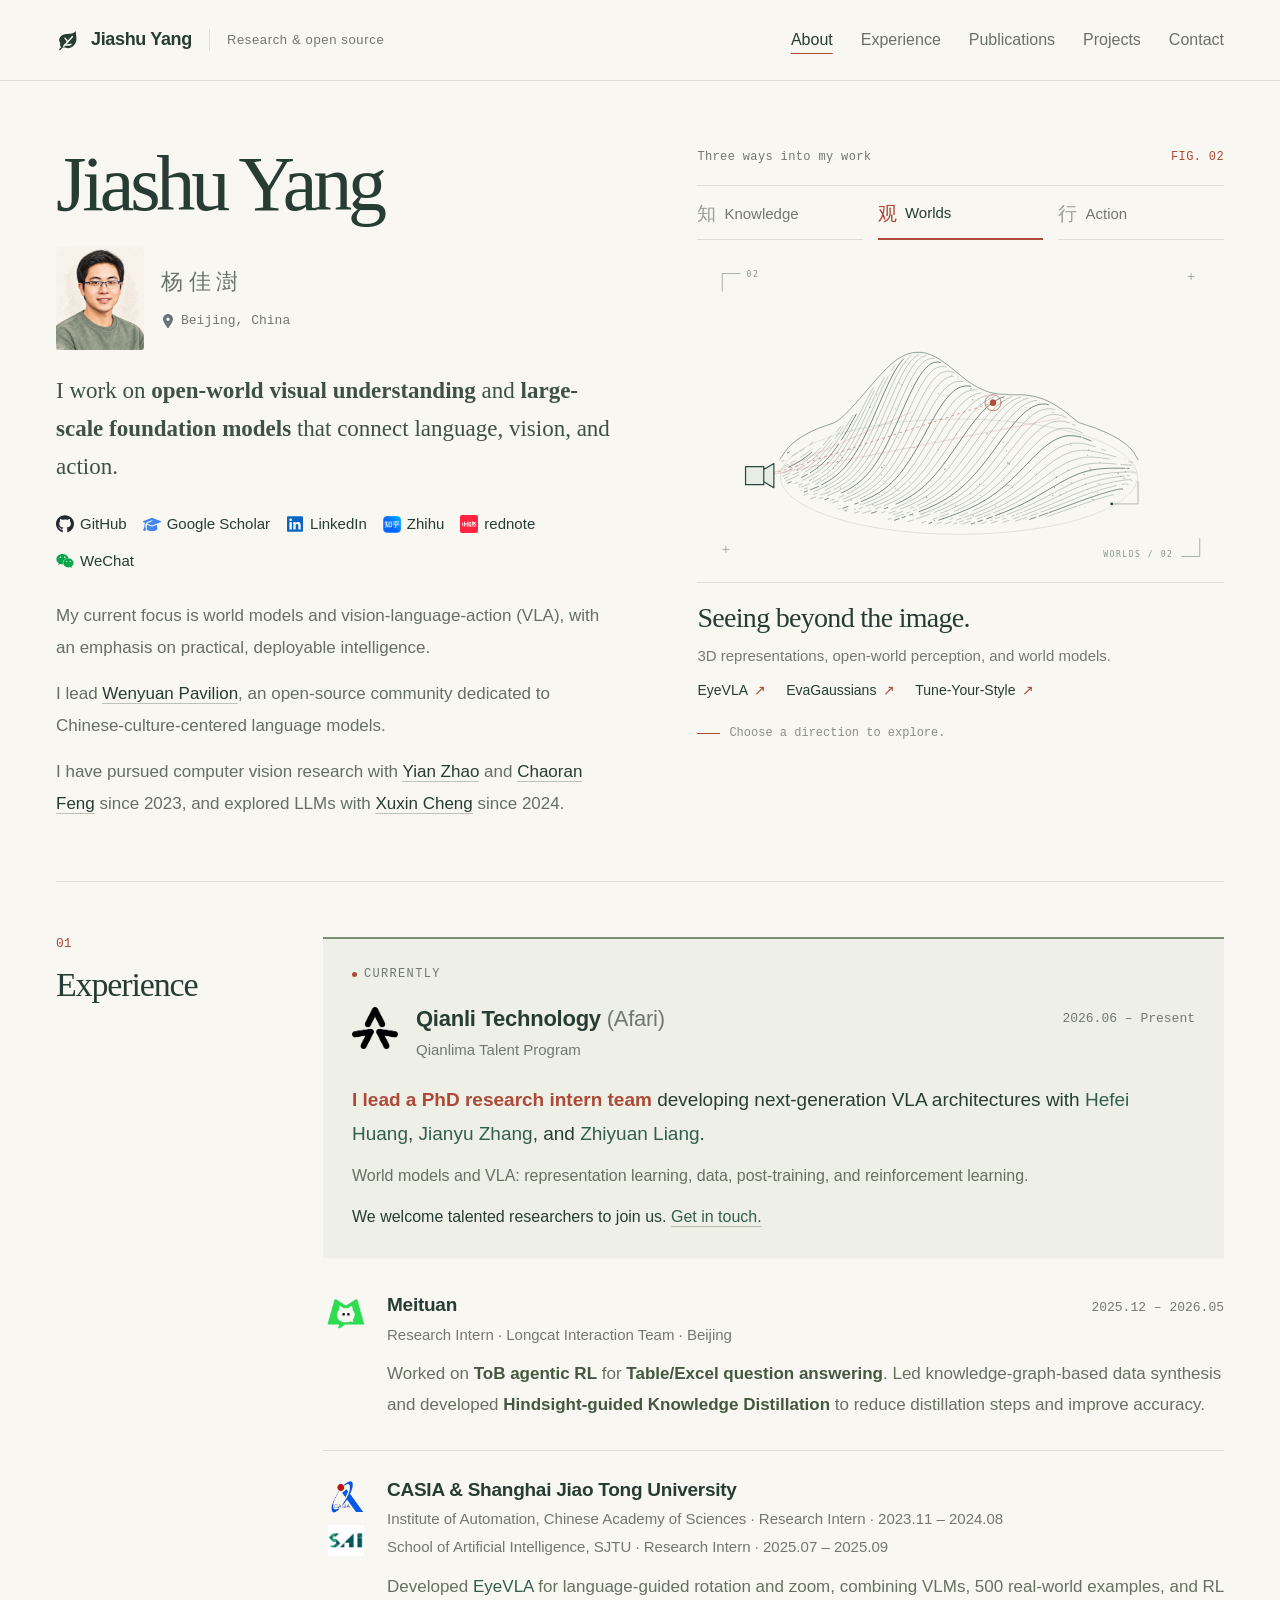
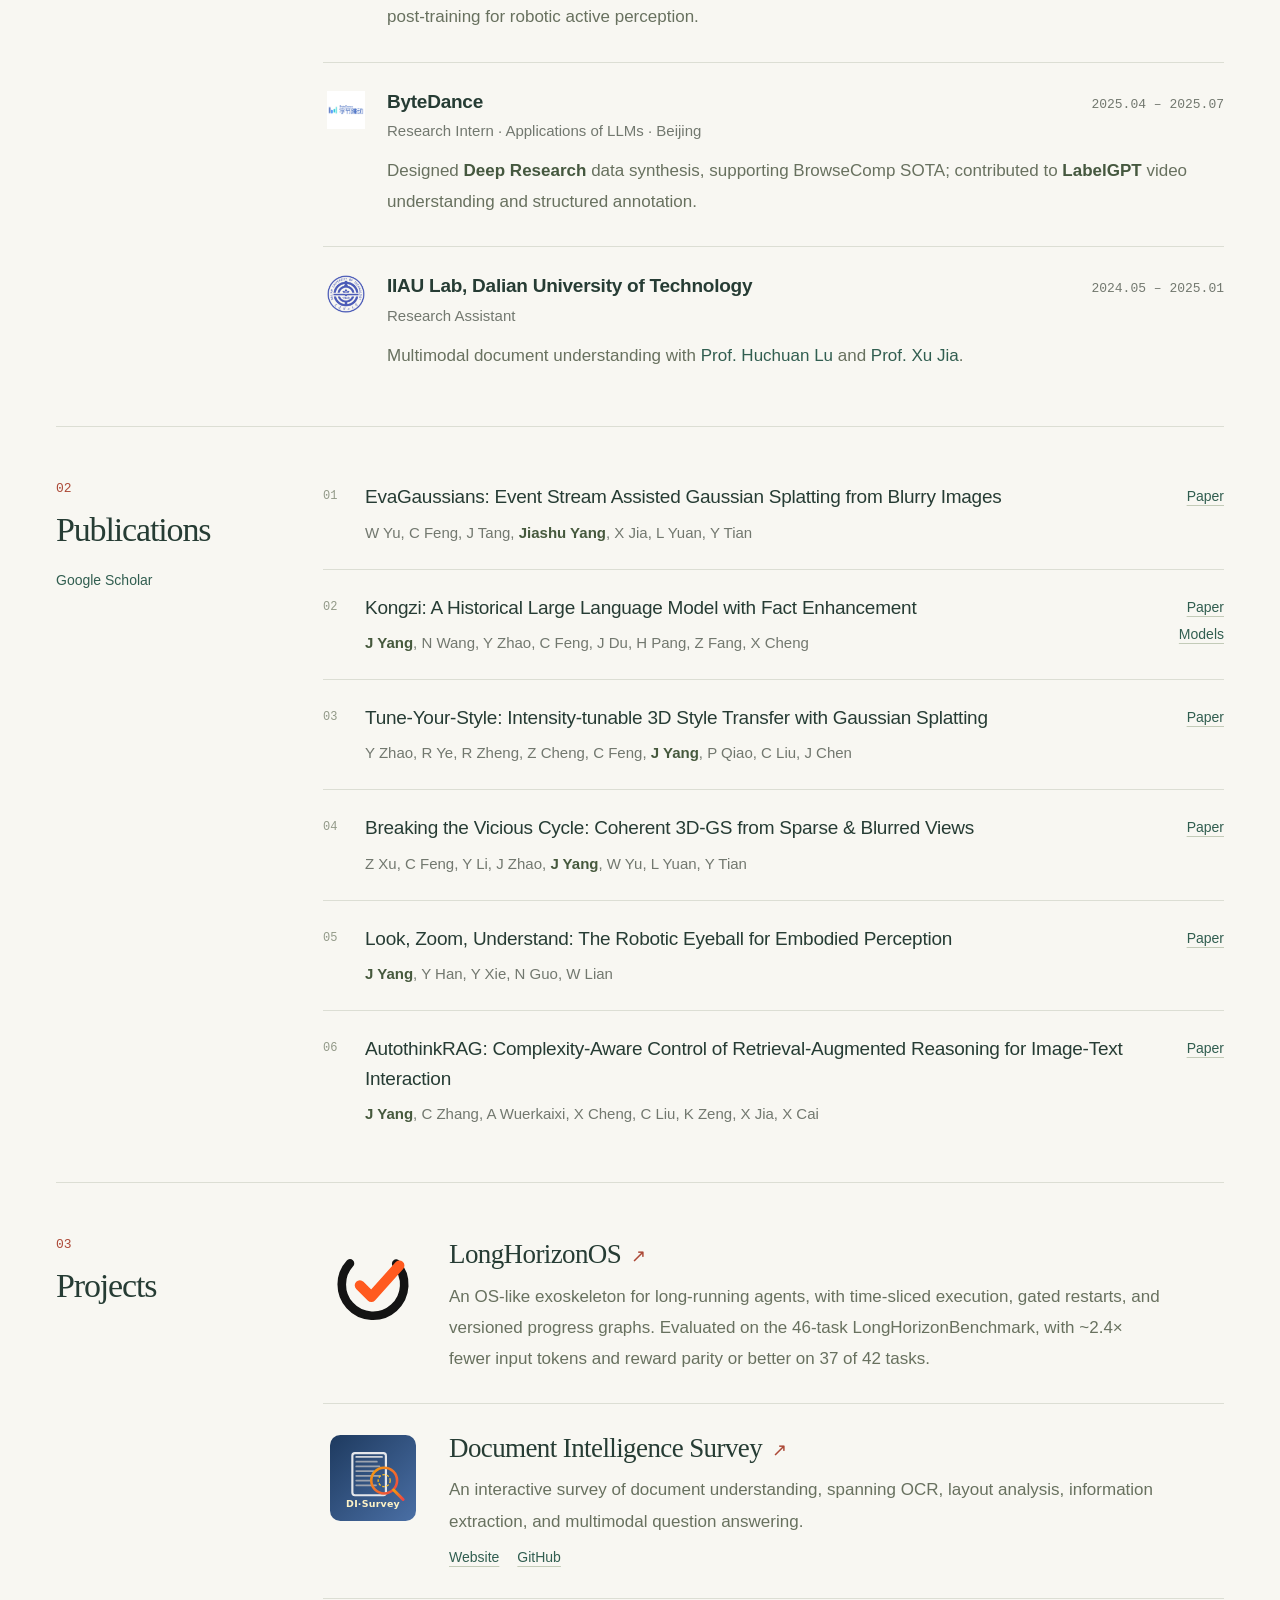
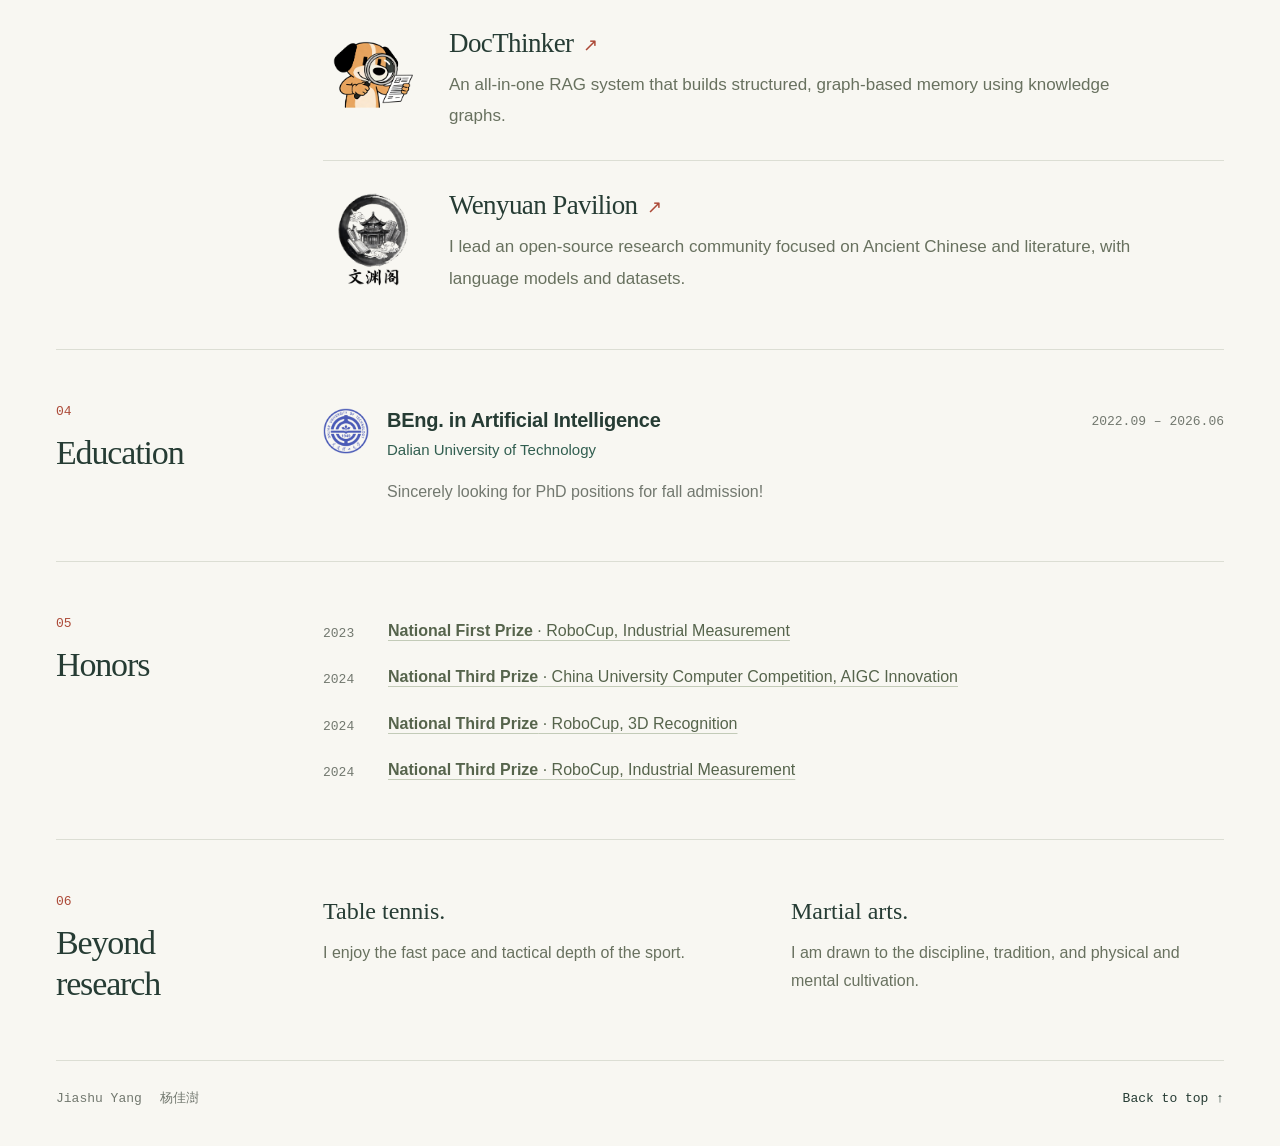
==== commit ddac0ead: "Increase homepage text size for readability" ====
--- a/index.html
+++ b/index.html
@@ -8,7 +8,7 @@
     <title>Jiashu Yang | Personal Homepage</title>
     <link rel="icon" href="images/favicon.ico?v=poplar1" sizes="16x16 32x32 48x48" type="image/x-icon">
     <link rel="icon" href="images/favicon.svg?v=poplar1" sizes="any" type="image/svg+xml">
-    <link rel="stylesheet" href="css/style.css?v=portrait1">
+    <link rel="stylesheet" href="css/style.css?v=readable1">
     <script src="js/main.js?v=fieldnotes2" defer></script>
 </head>
 <body>
--- a/css/style.css
+++ b/css/style.css
@@ -12,7 +12,7 @@
 * { box-sizing: border-box; }
 [hidden] { display: none !important; }
 html { scroll-behavior: smooth; scroll-padding-top: 108px; }
-body { margin: 0; background: var(--paper); color: var(--ink); font-family: -apple-system, BlinkMacSystemFont, "Segoe UI", Arial, sans-serif; font-size: 17px; line-height: 1.75; -webkit-font-smoothing: antialiased; }
+body { margin: 0; background: var(--paper); color: var(--ink); font-family: -apple-system, BlinkMacSystemFont, "Segoe UI", Arial, sans-serif; font-size: 18px; line-height: 1.75; -webkit-font-smoothing: antialiased; }
 ::selection { background: #e8d1bd; color: var(--ink); }
 button, a { -webkit-tap-highlight-color: transparent; }
 a { color: var(--link); text-decoration: none; text-underline-offset: 4px; }
@@ -27,10 +27,10 @@
 .skip-link:focus { transform: translateY(0); }
 .site-header { position: sticky; top: 0; z-index: 20; background: var(--paper); border-bottom: 1px solid var(--line); }
 .header-inner { display: flex; align-items: center; justify-content: space-between; height: 80px; gap: 30px; }
-.wordmark { display: inline-flex; align-items: center; gap: 10px; color: var(--ink); font-size: 16px; font-weight: 600; letter-spacing: -.35px; white-space: nowrap; }
+.wordmark { display: inline-flex; align-items: center; gap: 10px; color: var(--ink); font-size: 18px; font-weight: 600; letter-spacing: -.35px; white-space: nowrap; }
 .wordmark > img { width: 25px; height: 25px; }
-.wordmark-note { color: var(--muted); font-size: 11px; font-weight: 400; letter-spacing: .05em; padding-left: 17px; margin-left: 7px; border-left: 1px solid var(--line); }
-.site-nav { display: flex; align-items: center; gap: 28px; font-size: 14px; }
+.wordmark-note { color: var(--muted); font-size: 13px; font-weight: 400; letter-spacing: .05em; padding-left: 17px; margin-left: 7px; border-left: 1px solid var(--line); }
+.site-nav { display: flex; align-items: center; gap: 28px; font-size: 16px; }
 .site-nav a, .site-nav button { color: #697168; }
 .site-nav a[aria-current], .site-nav a:hover, .site-nav button:hover { color: var(--ink); }
 .site-nav a[aria-current] { text-decoration: underline; text-decoration-color: var(--lead); text-underline-offset: 8px; }
@@ -39,84 +39,84 @@
 .intro { display: grid; grid-template-columns: minmax(0, 1.07fr) minmax(0, 1fr); grid-template-rows: auto 1fr; grid-template-areas: "identity research" "background research"; column-gap: 78px; row-gap: 0; padding: 63px 0 62px; align-items: start; }
 .intro-copy { grid-area: identity; }
 .intro-background { grid-area: background; padding-top: 23px; }
-.intro-background > p { font-size: 15px; line-height: 1.85; color: #657061; }
+.intro-background > p { font-size: 17px; line-height: 1.85; color: #657061; }
 .intro-background > p + p { margin-top: 15px; }
 .intro-background > p a { color: var(--ink); border-bottom: 1px solid #bbc4b6; }
-.intro-eyebrow { color: var(--muted); font-family: var(--mono); font-size: 11px; letter-spacing: .015em; margin-bottom: 23px; }
+.intro-eyebrow { color: var(--muted); font-family: var(--mono); font-size: 13px; letter-spacing: .015em; margin-bottom: 23px; }
 .name-line { margin-bottom: 22px; }
 h1 { font-family: var(--serif); font-size: clamp(64px, 6.1vw, 88px); line-height: 1.02; font-weight: 400; letter-spacing: -4.2px; white-space: nowrap; }
 .name-period { color: var(--lead); }
-.chinese-name { display: block; font-family: "Songti SC", "Noto Serif CJK SC", serif; font-size: 21px; color: #6a7568; font-weight: 400; letter-spacing: .25em; margin-top: 17px; }
-.intro-copy > .intro-lead { font-family: var(--serif); font-size: 21px; line-height: 1.65; color: #3f5146; }
+.chinese-name { display: block; font-family: "Songti SC", "Noto Serif CJK SC", serif; font-size: 23px; color: #6a7568; font-weight: 400; letter-spacing: .25em; margin-top: 17px; }
+.intro-copy > .intro-lead { font-family: var(--serif); font-size: 23px; line-height: 1.65; color: #3f5146; }
 .intro-lead strong { font-weight: 600; }
-.intro-copy > p:not(.intro-eyebrow):not(.intro-lead) { font-size: 15px; line-height: 1.85; color: #657061; }
+.intro-copy > p:not(.intro-eyebrow):not(.intro-lead) { font-size: 17px; line-height: 1.85; color: #657061; }
 .intro-copy > p + p { margin-top: 15px; }
 .intro-copy > p a { color: var(--ink); border-bottom: 1px solid #bbc4b6; }
-.social-links { display: flex; flex-wrap: wrap; align-items: center; gap: 5px 20px; margin-top: 23px; font-size: 13px; }
+.social-links { display: flex; flex-wrap: wrap; align-items: center; gap: 5px 16px; margin-top: 23px; font-size: 15px; }
 .social-links a, .social-links button { display: inline-flex; align-items: center; gap: 6px; color: var(--ink); min-height: 32px; }
-.social-links img { width: 17px; height: 17px; flex-shrink: 0; object-fit: contain; border-radius: 2px; }
+.social-links img { width: 18px; height: 18px; flex-shrink: 0; object-fit: contain; border-radius: 2px; }
 .social-links button:hover { text-decoration: underline; text-underline-offset: 4px; }
 .profile { display: flex; align-items: center; gap: 17px; margin-top: 22px; }
 .profile > img { display: block; width: 88px; height: 104px; object-fit: cover; object-position: center 35%; border-radius: 2px; }
 .profile figcaption { display: grid; gap: 9px; color: var(--muted); }
 .profile .chinese-name { margin: 0; font-size: 22px; }
-.profile-location { display: inline-flex; align-items: center; gap: 6px; font-family: var(--mono); font-size: 11px; white-space: nowrap; }
-.profile figcaption img { width: 12px; height: 12px; flex-shrink: 0; object-fit: contain; }
+.profile-location { display: inline-flex; align-items: center; gap: 6px; font-family: var(--mono); font-size: 13px; white-space: nowrap; }
+.profile figcaption img { width: 14px; height: 14px; flex-shrink: 0; object-fit: contain; }
 .research-panel { grid-area: research; min-width: 0; padding-top: 3px; }
-.research-topline { display: flex; justify-content: space-between; align-items: center; gap: 20px; color: var(--muted); font-family: var(--mono); font-size: 10px; letter-spacing: .03em; padding-bottom: 17px; border-bottom: 1px solid var(--line); }
+.research-topline { display: flex; justify-content: space-between; align-items: center; gap: 20px; color: var(--muted); font-family: var(--mono); font-size: 12px; letter-spacing: .03em; padding-bottom: 17px; border-bottom: 1px solid var(--line); }
 .research-plate-number { white-space: nowrap; color: var(--lead); }
 .research-tabs { display: grid; grid-template-columns: repeat(3, 1fr); gap: 15px; }
-.research-tabs button { display: flex; align-items: center; gap: 8px; border: 0; border-bottom: 1px solid var(--line); padding: 14px 0 12px; background: none; color: var(--muted); font-size: 13px; text-align: left; transition: color .15s; }
-.research-tabs button > span { font-family: "Songti SC", serif; font-size: 17px; line-height: 1; color: #9aa18f; }
+.research-tabs button { display: flex; align-items: center; gap: 8px; border: 0; border-bottom: 1px solid var(--line); padding: 14px 0 12px; background: none; color: var(--muted); font-size: 15px; text-align: left; transition: color .15s; }
+.research-tabs button > span { font-family: "Songti SC", serif; font-size: 19px; line-height: 1; color: #9aa18f; }
 .research-tabs button[aria-selected="true"] { border-bottom: 2px solid var(--lead); color: var(--ink); }
 .research-tabs button[aria-selected="true"] > span { color: var(--lead); }
 .research-tabs button:hover { color: var(--lead); }
 .research-drawing { display: block; width: 100%; height: auto; aspect-ratio: 520 / 330; object-fit: contain; margin-top: 8px; }
 .research-caption { border-top: 1px solid var(--line); padding-top: 17px; min-height: 122px; }
 .research-caption h2 { font-family: var(--serif); font-weight: 400; font-size: 28px; line-height: 1.3; letter-spacing: -.7px; }
-.research-caption p { color: #747b6d; font-size: 13px; line-height: 1.7; margin-top: 6px; }
-.research-links { display: flex; flex-wrap: wrap; gap: 6px 20px; margin-top: 10px; font-size: 12px; }
+.research-caption p { color: #747b6d; font-size: 15px; line-height: 1.7; margin-top: 6px; }
+.research-links { display: flex; flex-wrap: wrap; gap: 6px 20px; margin-top: 10px; font-size: 14px; }
 .research-links a { color: var(--ink); }
 .research-links a span { color: var(--lead); padding-left: 3px; }
-.research-invitation { display: flex; align-items: center; gap: 9px; font-family: var(--mono); color: #8a9081; font-size: 10px; margin-top: 19px; }
+.research-invitation { display: flex; align-items: center; gap: 9px; font-family: var(--mono); color: #8a9081; font-size: 12px; margin-top: 19px; }
 .research-small-rule { width: 23px; height: 1px; background: var(--lead); }
 .content-section { display: grid; grid-template-columns: 205px minmax(0, 1fr); gap: 62px; padding: 55px 0; border-top: 1px solid var(--line); }
-.section-index { display: block; font-family: var(--mono); font-size: 11px; line-height: 1; color: var(--lead); margin-bottom: 15px; }
+.section-index { display: block; font-family: var(--mono); font-size: 13px; line-height: 1; color: var(--lead); margin-bottom: 15px; }
 h2 { font-family: var(--serif); font-size: 34px; line-height: 1.2; font-weight: 400; letter-spacing: -1.15px; }
-h3 { font-size: 18px; line-height: 1.5; font-weight: 600; letter-spacing: -.25px; }
-.section-note { display: inline-block; margin-top: 17px; font-size: 12px; }
+h3 { font-size: 20px; line-height: 1.5; font-weight: 600; letter-spacing: -.25px; }
+.section-note { display: inline-block; margin-top: 17px; font-size: 14px; }
 .entry-heading { display: grid; grid-template-columns: 46px minmax(0, 1fr) auto; align-items: start; column-gap: 18px; }
 .institution-logo { width: 46px; height: 46px; object-fit: contain; align-self: start; margin-top: 3px; }
-.entry-title > p { color: var(--muted); font-size: 13px; margin-top: 3px; line-height: 1.65; }
-.date { font-family: var(--mono); font-size: 11px; line-height: 1.8; white-space: nowrap; padding-top: 5px; font-variant-numeric: tabular-nums; }
+.entry-title > p { color: var(--muted); font-size: 15px; margin-top: 3px; line-height: 1.65; }
+.date { font-family: var(--mono); font-size: 13px; line-height: 1.8; white-space: nowrap; padding-top: 5px; font-variant-numeric: tabular-nums; }
 .current-role { position: relative; padding: 25px 29px 27px; background: #eef0e7; border-top: 2px solid #7c8d73; }
-.role-kicker { display: flex; align-items: center; gap: 7px; text-transform: uppercase; letter-spacing: .11em; font-family: var(--mono); font-size: 10px; color: var(--muted); margin-bottom: 17px; }
+.role-kicker { display: flex; align-items: center; gap: 7px; text-transform: uppercase; letter-spacing: .11em; font-family: var(--mono); font-size: 12px; color: var(--muted); margin-bottom: 17px; }
 .role-kicker > span { width: 5px; height: 5px; background: var(--lead); border-radius: 50%; }
-.current-role .entry-title h3 { font-size: 20px; }
+.current-role .entry-title h3 { font-size: 22px; }
 .current-role .entry-title h3 .muted { font-weight: 400; }
-.leadership-description { margin-top: 20px; font-size: 17px; line-height: 1.8; }
+.leadership-description { margin-top: 20px; font-size: 19px; line-height: 1.8; }
 .leadership-highlight { color: var(--lead); font-weight: 650; }
-.role-description { margin-top: 11px; color: #65705f; font-size: 14px; }
-.team-invitation { margin-top: 13px; font-size: 14px; }
+.role-description { margin-top: 11px; color: #65705f; font-size: 16px; }
+.team-invitation { margin-top: 13px; font-size: 16px; }
 .inline-link { display: inline; color: var(--link); text-decoration: underline; text-decoration-color: #b6c0ac; text-underline-offset: 4px; }
 .previous-roles { display: grid; gap: 29px; margin-top: 33px; }
 .past-role + .past-role { padding-top: 25px; border-top: 1px solid var(--line); }
 .previous-roles .institution-logo { width: 38px; height: 38px; margin-inline: 4px; }
-.previous-roles .entry-title h3 { font-size: 17px; }
-.work-details { margin: 12px 0 0 64px; font-size: 15px; color: #68715f; line-height: 1.8; }
+.previous-roles .entry-title h3 { font-size: 19px; }
+.work-details { margin: 12px 0 0 64px; font-size: 17px; color: #68715f; line-height: 1.8; }
 .work-details strong { color: #45583f; }
 .joint-role .entry-heading { grid-template-columns: 46px minmax(0, 1fr); }
 .institution-logos { display: grid; justify-items: center; gap: 8px; padding-top: 3px; }
 .institution-logos img { width: 36px; height: 36px; object-fit: contain; }
 .papers-list { counter-reset: papers; display: grid; gap: 0; margin: 0; padding: 0; list-style: none; }
-.paper-row { display: grid; grid-template-columns: 26px minmax(0, 1fr) 50px; gap: 16px; padding: 23px 0; border-bottom: 1px solid var(--line); }
+.paper-row { display: grid; grid-template-columns: 26px minmax(0, 1fr) 64px; gap: 16px; padding: 23px 0; border-bottom: 1px solid var(--line); }
 .paper-row:first-child { padding-top: 0; }
 .paper-row:last-child { padding-bottom: 0; border-bottom: 0; }
-.paper-row::before { counter-increment: papers; content: counter(papers, decimal-leading-zero); font: 10px / 2 var(--mono); color: #929988; padding-top: 2px; }
-.paper-content h3 { font-size: 17px; font-weight: 500; line-height: 1.55; }
-.paper-authors { font-size: 13px; color: var(--muted); margin-top: 7px; line-height: 1.8; }
+.paper-row::before { counter-increment: papers; content: counter(papers, decimal-leading-zero); font: 12px / 2 var(--mono); color: #929988; padding-top: 2px; }
+.paper-content h3 { font-size: 19px; font-weight: 500; line-height: 1.55; }
+.paper-authors { font-size: 15px; color: var(--muted); margin-top: 7px; line-height: 1.8; }
 .paper-authors strong { color: #46593d; }
-.paper-links { display: flex; gap: 18px; font-size: 12px; margin-top: 8px; }
+.paper-links { display: flex; gap: 18px; font-size: 14px; margin-top: 8px; }
 .paper-row > .paper-links { flex-direction: column; gap: 3px; align-items: flex-end; margin-top: 2px; }
 .paper-links a { text-decoration: underline; text-decoration-color: #c3cbb8; }
 .projects-list { display: grid; gap: 0; }
@@ -127,17 +127,17 @@
 .project > .project-logo-wenyuan { width: 94px; height: 94px; }
 .project h3 { font-family: var(--serif); font-size: 27px; line-height: 1.2; font-weight: 400; letter-spacing: -.6px; }
 .project h3 a { color: var(--ink); }
-.project h3 a::after { content: "↗"; font-family: sans-serif; font-size: 16px; color: var(--lead); margin-left: 10px; vertical-align: middle; }
-.project p { color: #68715f; font-size: 15px; line-height: 1.85; margin-top: 10px; max-width: 720px; }
-.education-note { color: var(--muted); font-size: 14px; margin-top: 15px; margin-left: 64px; }
-.honors-list { display: grid; gap: 18px; list-style: none; margin: 0; padding: 0; font-size: 14px; }
+.project h3 a::after { content: "↗"; font-family: sans-serif; font-size: 18px; color: var(--lead); margin-left: 10px; vertical-align: middle; }
+.project p { color: #68715f; font-size: 17px; line-height: 1.85; margin-top: 10px; max-width: 720px; }
+.education-note { color: var(--muted); font-size: 16px; margin-top: 15px; margin-left: 64px; }
+.honors-list { display: grid; gap: 18px; list-style: none; margin: 0; padding: 0; font-size: 16px; }
 .honors-list li { display: grid; grid-template-columns: 44px minmax(0, 1fr); gap: 21px; }
-.honors-list .date { font-size: 11px; }
+.honors-list .date { font-size: 13px; }
 .honors-list a { color: #56644c; text-decoration: underline; text-decoration-color: #c3cbb8; text-underline-offset: 4px; }
 .honors-list a:hover { text-decoration-color: var(--lead); }
-.life-notes { display: grid; grid-template-columns: 1fr 1fr; gap: 35px; font-size: 14px; color: #68715f; }
+.life-notes { display: grid; grid-template-columns: 1fr 1fr; gap: 35px; font-size: 16px; color: #68715f; }
 .life-notes strong { display: block; font-family: var(--serif); font-size: 24px; line-height: 1.4; color: var(--ink); font-weight: 400; margin-bottom: 10px; }
-.site-footer { display: flex; justify-content: space-between; align-items: center; gap: 20px; padding: 27px 0 35px; border-top: 1px solid var(--line); font-family: var(--mono); font-size: 11px; color: var(--muted); }
+.site-footer { display: flex; justify-content: space-between; align-items: center; gap: 20px; padding: 27px 0 35px; border-top: 1px solid var(--line); font-family: var(--mono); font-size: 13px; color: var(--muted); }
 .site-footer > span > span { margin-left: 10px; }
 .site-footer a { color: var(--ink); }
 .modal-open { overflow: hidden; }
@@ -146,13 +146,13 @@
 .contact-modal-card { text-align: center; }
 .contact-modal-close { position: absolute; right: 12px; top: 6px; border: 0; background: none; font-size: 28px; color: var(--muted); padding: 2px 8px; }
 .contact-modal h2 { font-size: 28px; }
-.contact-modal p { color: var(--muted); font-size: 15px; margin-top: 8px; }
+.contact-modal p { color: var(--muted); font-size: 17px; margin-top: 8px; }
 .contact-modal-image { display: block; width: min(100%, 280px); height: auto; max-height: 55dvh; object-fit: contain; margin: 20px auto 0; }
 .award-modal { width: min(960px, calc(100% - 40px)); max-height: calc(100dvh - 40px); padding: 22px; border: 1px solid var(--line); border-radius: 5px; color: var(--ink); background: var(--paper); }
 .award-modal::backdrop { background: rgba(24, 35, 27, .5); }
 .award-toolbar { display: flex; align-items: center; gap: 16px; }
-.award-toolbar h2 { flex: 1; font-family: inherit; font-size: 17px; line-height: 1.5; letter-spacing: 0; }
-.award-toolbar a { font-size: 14px; white-space: nowrap; }
+.award-toolbar h2 { flex: 1; font-family: inherit; font-size: 19px; line-height: 1.5; letter-spacing: 0; }
+.award-toolbar a { font-size: 16px; white-space: nowrap; }
 .award-modal-close { flex-shrink: 0; width: 36px; height: 36px; padding: 0; border: 0; background: none; color: var(--muted); font-size: 28px; line-height: 1; }
 .award-modal-image { display: block; width: auto; height: auto; max-width: 100%; max-height: calc(100dvh - 170px); margin: 16px auto 0; object-fit: contain; }
 @media (min-width: 1600px) {
@@ -163,10 +163,10 @@
     .wordmark-note { display: none; }
     .intro { column-gap: 45px; padding-top: 50px; }
     h1 { font-size: 69px; letter-spacing: -3.5px; }
-    .intro-copy > .intro-lead { font-size: 19px; }
-    .intro-copy > p:not(.intro-eyebrow):not(.intro-lead) { font-size: 14px; }
-    .research-topline { font-size: 9px; }
-    .research-tabs button { font-size: 12px; gap: 5px; }
+    .intro-copy > .intro-lead { font-size: 21px; }
+    .intro-copy > p:not(.intro-eyebrow):not(.intro-lead) { font-size: 16px; }
+    .research-topline { font-size: 11px; }
+    .research-tabs button { font-size: 14px; gap: 5px; }
     .research-caption h2 { font-size: 26px; }
     .research-caption { min-height: 143px; }
     .content-section { grid-template-columns: 180px minmax(0, 1fr); gap: 38px; }
@@ -188,21 +188,21 @@
     .site-nav a, .site-nav button { padding: 8px 0; }
     .intro { column-gap: 30px; grid-template-columns: 1.05fr 1fr; }
     h1 { font-size: 55px; letter-spacing: -2.6px; }
-    .intro-eyebrow { font-size: 9px; line-height: 1.7; min-height: 30px; margin-bottom: 16px; }
-    .chinese-name { font-size: 18px; margin-top: 13px; }
-    .intro-copy > .intro-lead { font-size: 18px; }
-    .intro-copy > p:not(.intro-eyebrow):not(.intro-lead) { font-size: 13px; }
-    .social-links { font-size: 12px; gap: 4px 15px; }
+    .intro-eyebrow { font-size: 11px; line-height: 1.7; min-height: 30px; margin-bottom: 16px; }
+    .chinese-name { font-size: 20px; margin-top: 13px; }
+    .intro-copy > .intro-lead { font-size: 20px; }
+    .intro-copy > p:not(.intro-eyebrow):not(.intro-lead) { font-size: 15px; }
+    .social-links { font-size: 14px; gap: 4px 15px; }
     .research-tabs { gap: 10px; }
     .research-tabs button { flex-direction: column; align-items: start; gap: 8px; padding-block: 12px; }
-    .research-topline { font-size: 9px; align-items: start; }
+    .research-topline { font-size: 11px; align-items: start; }
     .research-caption h2 { font-size: 24px; }
-    .research-caption p { font-size: 12px; }
-    .research-links { font-size: 11px; gap: 6px 13px; }
-    .research-invitation { font-size: 9px; line-height: 1.7; }
+    .research-caption p { font-size: 14px; }
+    .research-links { font-size: 13px; gap: 6px 13px; }
+    .research-invitation { font-size: 11px; line-height: 1.7; }
     .content-section { grid-template-columns: 1fr; gap: 26px; padding: 42px 0; }
     .section-label { display: flex; align-items: baseline; gap: 15px; }
-    .section-index { margin: 0; font-size: 10px; }
+    .section-index { margin: 0; font-size: 12px; }
     .section-note { margin-top: 0; margin-left: auto; }
     h2 { font-size: 33px; }
     .entry-heading { grid-template-columns: 46px minmax(0, 1fr) auto; gap: 0 18px; }
@@ -213,76 +213,76 @@
 }
 @media (max-width: 700px) {
     html { scroll-padding-top: 88px; }
-    body { font-size: 16px; }
+    body { font-size: 17px; }
     .page-width { width: calc(100% - 40px); }
     .header-inner { height: 62px; }
-    .wordmark { font-size: 15px; gap: 8px; }
+    .wordmark { font-size: 17px; gap: 8px; }
     .wordmark > img { width: 23px; height: 23px; }
     .site-nav { top: 62px; padding-inline: 20px; }
     .intro { display: grid; grid-template-columns: minmax(0, 1fr); grid-template-rows: auto; grid-template-areas: "identity" "research" "background"; gap: 0; padding: 38px 0 35px; }
-    .intro-eyebrow { font-size: 10px; min-height: 0; margin-bottom: 20px; }
+    .intro-eyebrow { font-size: 12px; min-height: 0; margin-bottom: 20px; }
     h1 { font-size: clamp(49px, 12.5vw, 76px); line-height: 1.05; letter-spacing: -2.8px; }
-    .chinese-name { font-size: 18px; margin-top: 14px; }
+    .chinese-name { font-size: 20px; margin-top: 14px; }
     .name-line { margin-bottom: 22px; }
-    .intro-copy > .intro-lead { font-size: 18px; line-height: 1.7; }
+    .intro-copy > .intro-lead { font-size: 20px; line-height: 1.7; }
     .intro-background { padding-top: 25px; }
-    .intro-background > p { font-size: 14px; }
-    .intro-copy > p:not(.intro-eyebrow):not(.intro-lead) { font-size: 14px; line-height: 1.85; }
-    .social-links { font-size: 13px; gap: 6px 19px; margin-top: 22px; }
-    .social-links img { width: 17px; height: 17px; }
+    .intro-background > p { font-size: 16px; }
+    .intro-copy > p:not(.intro-eyebrow):not(.intro-lead) { font-size: 16px; line-height: 1.85; }
+    .social-links { font-size: 15px; gap: 6px 19px; margin-top: 22px; }
+    .social-links img { width: 18px; height: 18px; }
     .profile { margin-top: 18px; gap: 14px; }
     .profile > img { width: 70px; height: 84px; }
-    .profile .chinese-name { font-size: 20px; }
+    .profile .chinese-name { font-size: 22px; }
     .profile figcaption { gap: 7px; }
     .research-panel { margin-top: 35px; padding-top: 0; }
-    .research-topline { font-size: 10px; padding-bottom: 14px; }
-    .research-tabs button { flex-direction: row; align-items: center; gap: 7px; padding-block: 13px; font-size: 12px; }
+    .research-topline { font-size: 12px; padding-bottom: 14px; }
+    .research-tabs button { flex-direction: row; align-items: center; gap: 7px; padding-block: 13px; font-size: 14px; }
     .research-drawing { margin-top: 2px; }
     .research-caption { padding-top: 15px; min-height: 0; }
     .research-caption h2 { font-size: 28px; }
-    .research-caption p { font-size: 13px; }
-    .research-links { font-size: 12px; gap: 8px 18px; margin-top: 12px; }
-    .research-invitation { font-size: 10px; margin-top: 19px; }
+    .research-caption p { font-size: 15px; }
+    .research-links { font-size: 14px; gap: 8px 18px; margin-top: 12px; }
+    .research-invitation { font-size: 12px; margin-top: 19px; }
     .content-section { padding: 34px 0; gap: 24px; }
     h2 { font-size: 31px; }
-    .section-index { font-size: 10px; }
+    .section-index { font-size: 12px; }
     .current-role { padding: 21px 19px; }
     .entry-heading { grid-template-columns: 38px minmax(0, 1fr); gap: 0 14px; }
     .institution-logo { width: 38px; height: 38px; grid-row: span 2; margin-top: 4px; }
-    .entry-heading .date { grid-column: 2; padding-top: 5px; font-size: 11px; }
+    .entry-heading .date { grid-column: 2; padding-top: 5px; font-size: 13px; }
     .date br { display: none; }
     .date span { margin-left: 4px; }
-    .entry-title > p { font-size: 12px; }
-    .current-role .entry-title h3 { font-size: 17px; }
-    .leadership-description { margin-top: 17px; font-size: 16px; }
-    .role-description, .team-invitation { font-size: 13px; }
+    .entry-title > p { font-size: 14px; }
+    .current-role .entry-title h3 { font-size: 19px; }
+    .leadership-description { margin-top: 17px; font-size: 18px; }
+    .role-description, .team-invitation { font-size: 15px; }
     .previous-roles { gap: 24px; margin-top: 26px; }
     .past-role + .past-role { padding-top: 24px; }
     .previous-roles .institution-logo { width: 34px; height: 34px; margin-left: 2px; }
-    .previous-roles .entry-title h3 { font-size: 16px; }
-    .work-details { margin-left: 0; margin-top: 13px; font-size: 14px; }
+    .previous-roles .entry-title h3 { font-size: 18px; }
+    .work-details { margin-left: 0; margin-top: 13px; font-size: 16px; }
     .joint-role .entry-heading { grid-template-columns: 38px minmax(0, 1fr); }
     .institution-logos img { width: 33px; height: 33px; }
     .paper-row { grid-template-columns: 19px minmax(0, 1fr); gap: 0 12px; padding-block: 23px; }
-    .paper-content h3 { font-size: 16px; }
-    .paper-authors { font-size: 12px; line-height: 1.8; }
+    .paper-content h3 { font-size: 18px; }
+    .paper-authors { font-size: 14px; line-height: 1.8; }
     .paper-row > .paper-links { grid-column: 2; flex-direction: row; align-items: start; gap: 18px; margin-top: 10px; }
     .project { grid-template-columns: 76px minmax(0, 1fr); gap: 18px; padding-block: 27px; }
     .project > img { width: 72px; height: 72px; }
     .project > .project-logo-wenyuan { width: 78px; height: 78px; }
     .project h3 { font-size: 23px; line-height: 1.25; }
-    .project h3 a::after { font-size: 13px; margin-left: 6px; }
-    .project p { font-size: 14px; line-height: 1.85; margin-top: 9px; }
-    .education-note { margin-left: 52px; font-size: 13px; }
-    .honors-list { font-size: 13px; gap: 17px; }
+    .project h3 a::after { font-size: 15px; margin-left: 6px; }
+    .project p { font-size: 16px; line-height: 1.85; margin-top: 9px; }
+    .education-note { margin-left: 52px; font-size: 15px; }
+    .honors-list { font-size: 15px; gap: 17px; }
     .honors-list li { grid-template-columns: 33px minmax(0, 1fr); gap: 15px; }
-    .life-notes { gap: 22px; font-size: 13px; }
+    .life-notes { gap: 22px; font-size: 15px; }
     .life-notes strong { font-size: 22px; }
-    .site-footer { font-size: 10px; padding-bottom: 27px; }
+    .site-footer { font-size: 12px; padding-bottom: 27px; }
     .site-footer > span > span { display: none; }
     .award-modal { padding: 16px; }
     .award-toolbar { flex-wrap: wrap; gap: 8px 12px; }
-    .award-toolbar h2 { flex-basis: calc(100% - 48px); order: 0; font-size: 15px; }
+    .award-toolbar h2 { flex-basis: calc(100% - 48px); order: 0; font-size: 17px; }
     .award-modal-close { order: 1; }
     .award-toolbar a { order: 2; }
     .award-modal-image { max-height: calc(100dvh - 200px); margin-top: 12px; }
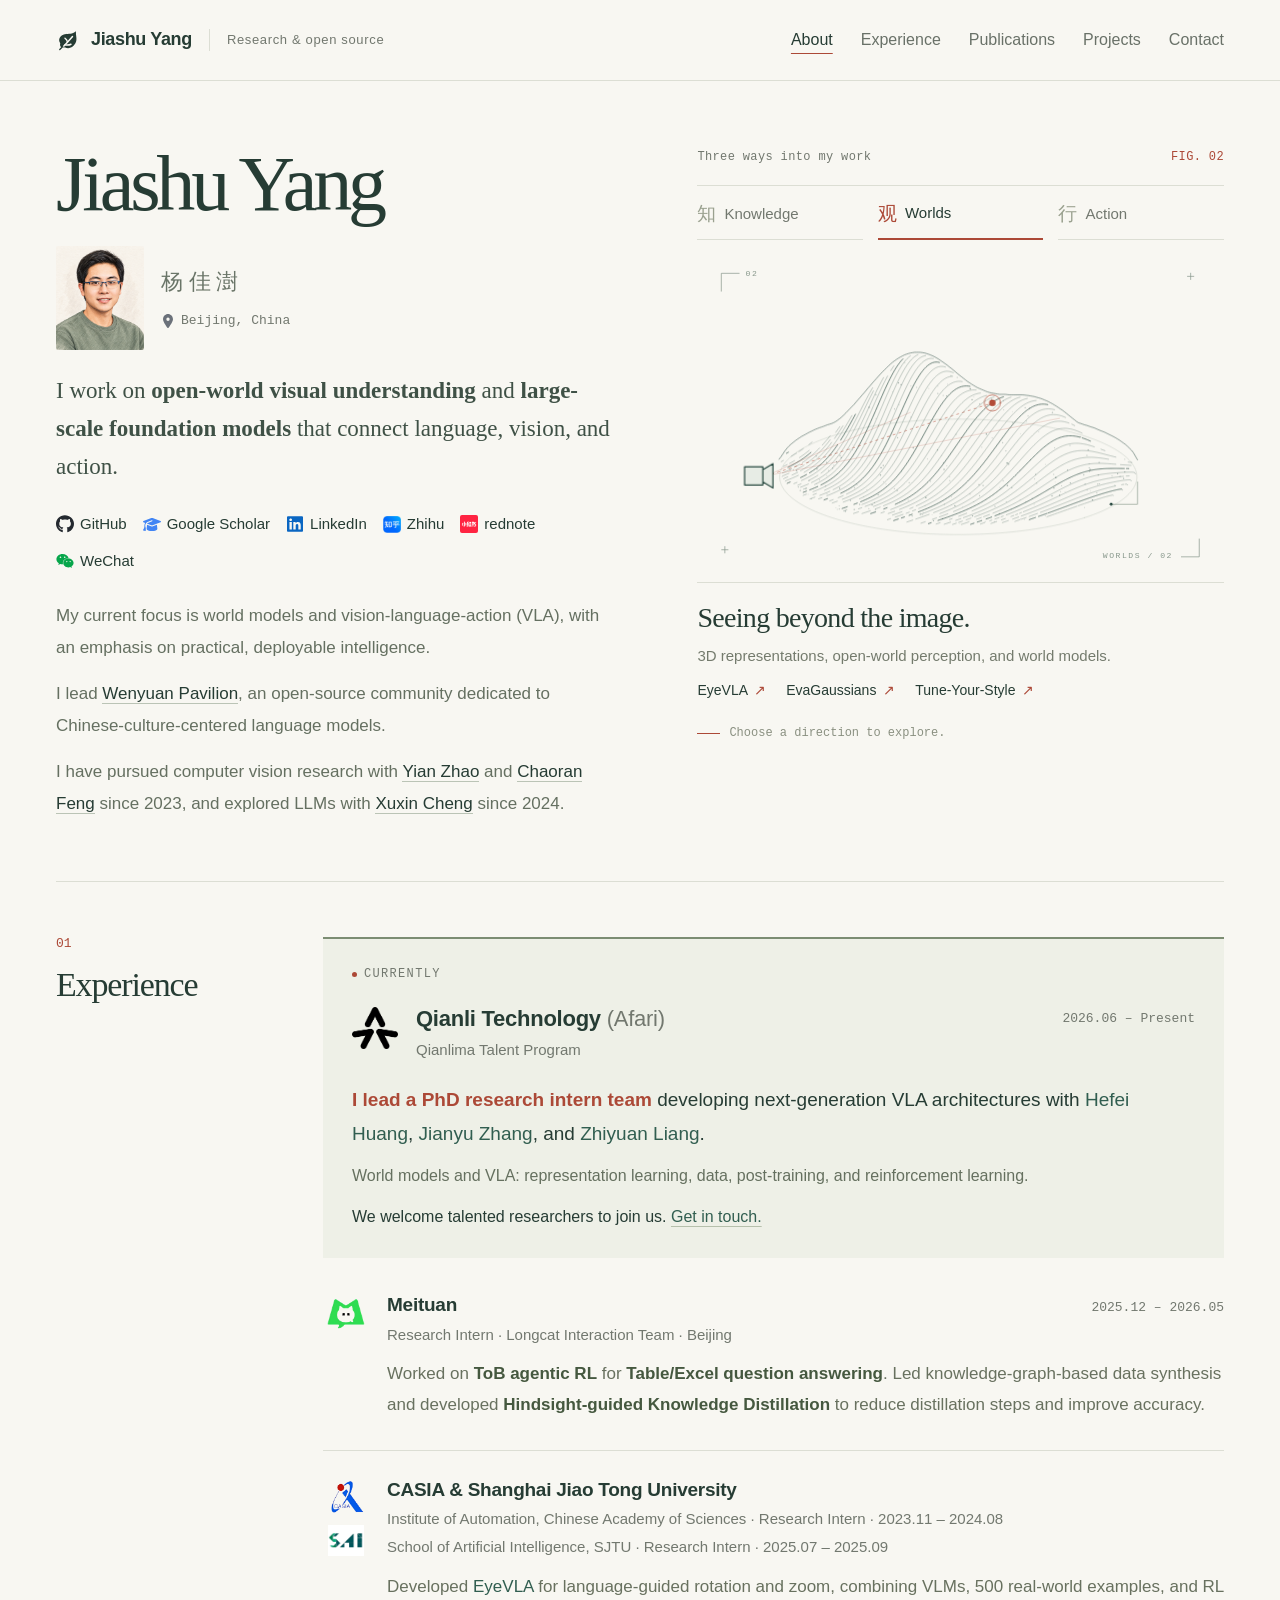
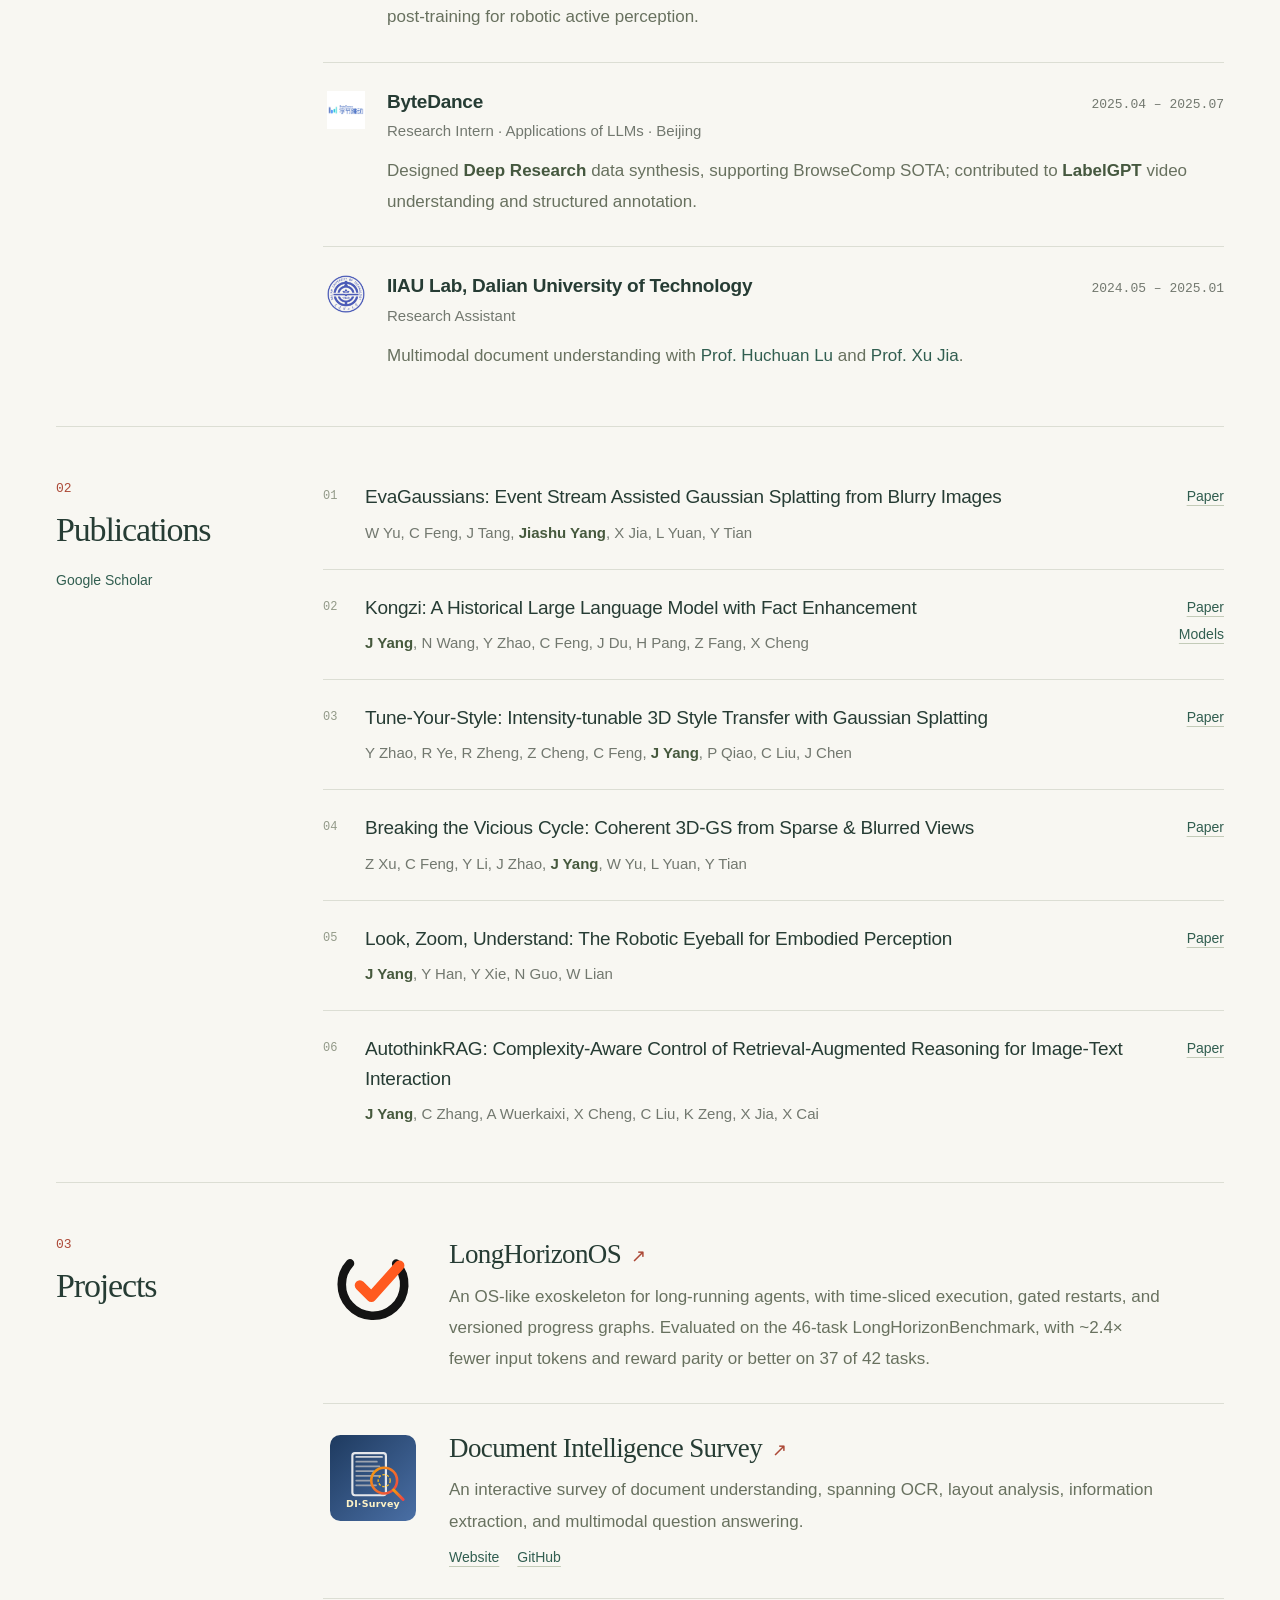
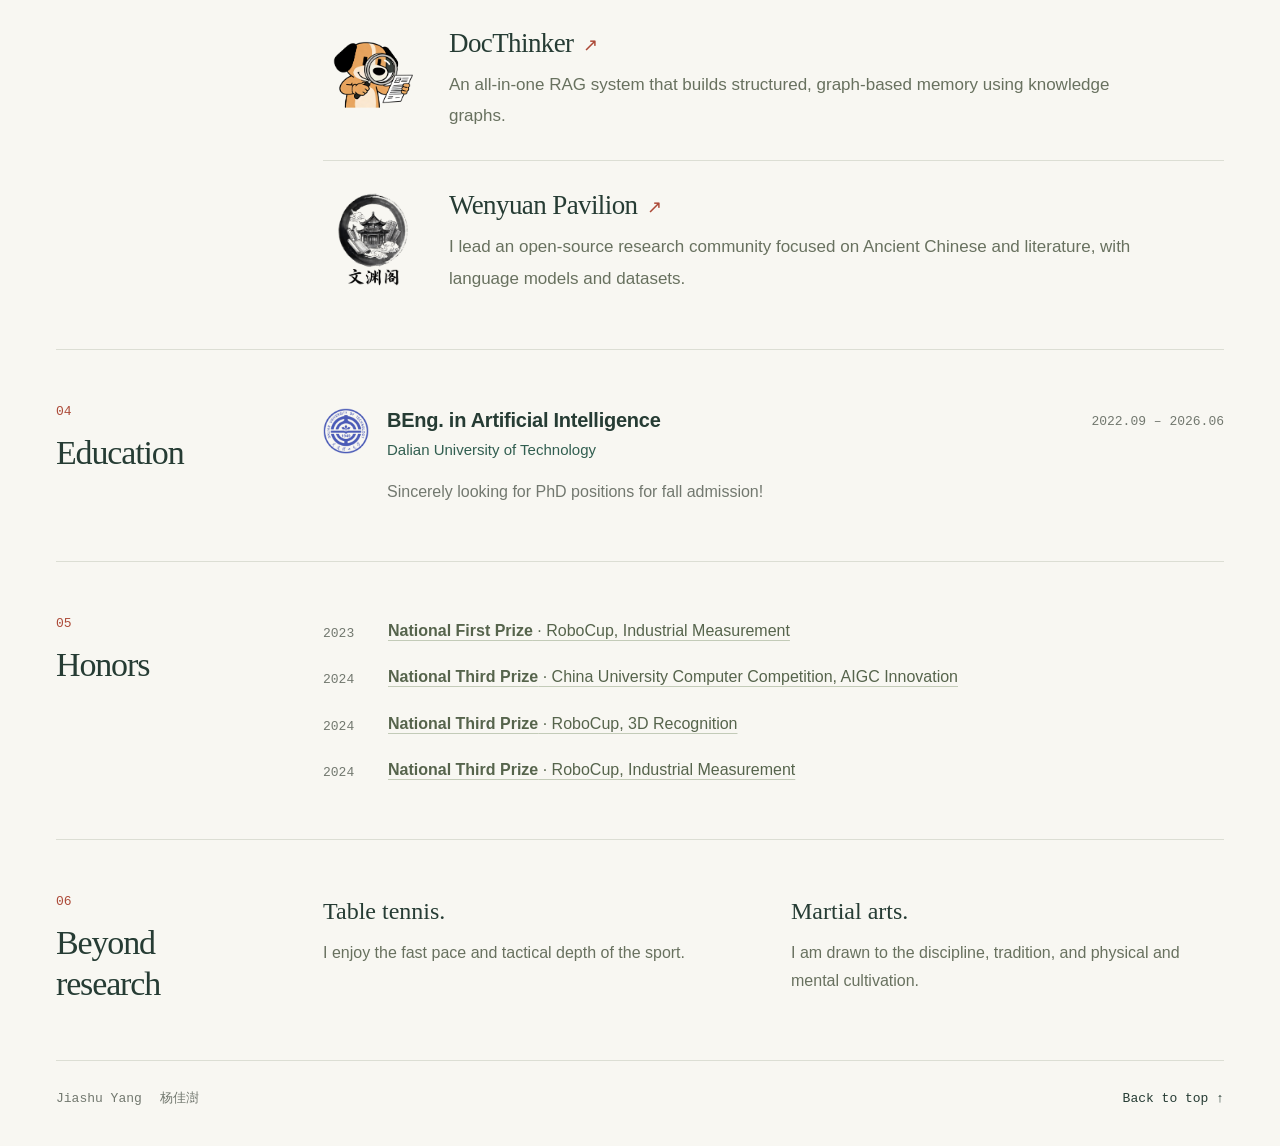
==== commit 4f1255b0: "Animate research scenes with layered springs and articulated interactions" ====
--- a/index.html
+++ b/index.html
@@ -8,8 +8,8 @@
     <title>Jiashu Yang | Personal Homepage</title>
     <link rel="icon" href="images/favicon.ico?v=poplar1" sizes="16x16 32x32 48x48" type="image/x-icon">
     <link rel="icon" href="images/favicon.svg?v=poplar1" sizes="any" type="image/svg+xml">
-    <link rel="stylesheet" href="css/style.css?v=readable1">
-    <script src="js/main.js?v=fieldnotes2" defer></script>
+    <link rel="stylesheet" href="css/style.css?v=elastic2">
+    <script src="js/main.js?v=elastic2" defer></script>
 </head>
 <body>
     <a class="skip-link" href="#main">Skip to content</a>
@@ -52,15 +52,15 @@
                     <button type="button" role="tab" id="tab-action" aria-selected="false" aria-controls="panel-action" tabindex="-1" data-direction="action"><span lang="zh" aria-hidden="true">行</span> Action</button>
                 </div>
                 <div class="research-view" role="tabpanel" id="panel-knowledge" aria-labelledby="tab-knowledge" tabindex="0" hidden>
-                    <img class="research-drawing" src="images/research-knowledge.svg?v=etching1" alt="An original engraved folio opening into a structured constellation of ideas" width="520" height="330">
+                    <a class="research-artwork" href="images/research-knowledge.svg?v=elastic2" data-artwork aria-label="Enlarge the Knowledge illustration" aria-haspopup="dialog" aria-controls="research-art-modal"><img class="research-drawing" src="images/research-knowledge.svg?v=elastic2" alt="An original engraved folio opening into a structured constellation of ideas" width="520" height="330"></a>
                     <div class="research-caption"><h2>Knowledge into structure.</h2><p>Document intelligence, retrieval, and language models for Chinese culture.</p><div class="research-links"><a href="https://yang-jiashu.github.io/document-intelligence-survey/" target="_blank" rel="noopener noreferrer">Document Intelligence Survey <span aria-hidden="true">↗</span></a><a href="https://arxiv.org/abs/2504.09488" target="_blank" rel="noopener noreferrer">Kongzi <span aria-hidden="true">↗</span></a></div></div>
                 </div>
                 <div class="research-view" role="tabpanel" id="panel-worlds" aria-labelledby="tab-worlds" tabindex="0">
-                    <img class="research-drawing" src="images/research-worlds.svg?v=etching1" alt="An original contour landscape and spatial samples connected to a camera viewpoint" width="520" height="330">
+                    <a class="research-artwork" href="images/research-worlds.svg?v=elastic2" data-artwork aria-label="Enlarge the Worlds illustration" aria-haspopup="dialog" aria-controls="research-art-modal"><img class="research-drawing" src="images/research-worlds.svg?v=elastic2" alt="An original contour landscape and spatial samples connected to a camera viewpoint" width="520" height="330"></a>
                     <div class="research-caption"><h2>Seeing beyond the image.</h2><p>3D representations, open-world perception, and world models.</p><div class="research-links"><a href="https://arxiv.org/abs/2511.15279" target="_blank" rel="noopener noreferrer">EyeVLA <span aria-hidden="true">↗</span></a><a href="https://arxiv.org/abs/2405.20224" target="_blank" rel="noopener noreferrer">EvaGaussians <span aria-hidden="true">↗</span></a><a href="https://arxiv.org/abs/2602.00618" target="_blank" rel="noopener noreferrer">Tune-Your-Style <span aria-hidden="true">↗</span></a></div></div>
                 </div>
                 <div class="research-view" role="tabpanel" id="panel-action" aria-labelledby="tab-action" tabindex="0" hidden>
-                    <img class="research-drawing" src="images/research-action.svg?v=etching1" alt="An original etched robotic arm observing an object and following an action trajectory" width="520" height="330">
+                    <a class="research-artwork" href="images/research-action.svg?v=elastic2" data-artwork aria-label="Enlarge the Action illustration" aria-haspopup="dialog" aria-controls="research-art-modal"><img class="research-drawing" src="images/research-action.svg?v=elastic2" alt="An original etched robotic arm observing an object and following an action trajectory" width="520" height="330"></a>
                     <div class="research-caption"><h2>From perception to action.</h2><p>Vision-language-action models and robotic active perception.</p><div class="research-links"><a href="https://arxiv.org/abs/2511.15279" target="_blank" rel="noopener noreferrer">EyeVLA <span aria-hidden="true">↗</span></a><a href="https://github.com/Yang-Jiashu/LongHorizonOS" target="_blank" rel="noopener noreferrer">LongHorizonOS <span aria-hidden="true">↗</span></a></div></div>
                 </div>
                 <p class="research-invitation"><span class="research-small-rule" aria-hidden="true"></span> Choose a direction to explore.</p>
@@ -153,5 +153,9 @@
         <div class="award-toolbar"><h2 id="award-title">Award certificate</h2><a id="award-original" href="images/award_1.png" target="_blank" rel="noopener noreferrer">Open original ↗</a><button class="award-modal-close" type="button" aria-label="Close award certificate">×</button></div>
         <img id="award-image" class="award-modal-image" alt="Award certificate">
     </dialog>
+    <dialog id="research-art-modal" class="research-art-modal" aria-labelledby="research-art-title">
+        <div class="research-art-toolbar"><h2 id="research-art-title">Research illustration</h2><a id="research-art-original" href="images/research-worlds.svg" target="_blank" rel="noopener noreferrer">Open original ↗</a><button type="button" class="research-art-close" aria-label="Close illustration">×</button></div>
+        <img id="research-art-image" class="research-art-image" alt="">
+    </dialog>
 </body>
 </html>
--- a/css/style.css
+++ b/css/style.css
@@ -71,7 +71,10 @@
 .research-tabs button[aria-selected="true"] { border-bottom: 2px solid var(--lead); color: var(--ink); }
 .research-tabs button[aria-selected="true"] > span { color: var(--lead); }
 .research-tabs button:hover { color: var(--lead); }
-.research-drawing { display: block; width: 100%; height: auto; aspect-ratio: 520 / 330; object-fit: contain; margin-top: 8px; }
+.research-artwork { display: block; margin-top: 8px; cursor: zoom-in; }
+.research-drawing { display: block; width: 100%; height: auto; aspect-ratio: 520 / 330; object-fit: contain; }
+.research-live-drawing { overflow: visible; }
+.research-live-drawing [data-motion-layer], .research-live-drawing [data-joint] { will-change: transform; }
 .research-caption { border-top: 1px solid var(--line); padding-top: 17px; min-height: 122px; }
 .research-caption h2 { font-family: var(--serif); font-weight: 400; font-size: 28px; line-height: 1.3; letter-spacing: -.7px; }
 .research-caption p { color: #747b6d; font-size: 15px; line-height: 1.7; margin-top: 6px; }
@@ -155,6 +158,13 @@
 .award-toolbar a { font-size: 16px; white-space: nowrap; }
 .award-modal-close { flex-shrink: 0; width: 36px; height: 36px; padding: 0; border: 0; background: none; color: var(--muted); font-size: 28px; line-height: 1; }
 .award-modal-image { display: block; width: auto; height: auto; max-width: 100%; max-height: calc(100dvh - 170px); margin: 16px auto 0; object-fit: contain; }
+.research-art-modal { width: min(1080px, calc(100% - 40px)); max-height: calc(100dvh - 40px); padding: 24px; border: 1px solid var(--line); border-radius: 5px; color: var(--ink); background: var(--paper); }
+.research-art-modal::backdrop { background: rgba(24, 35, 27, .45); }
+.research-art-toolbar { display: flex; align-items: center; gap: 16px; }
+.research-art-toolbar h2 { flex: 1; font-size: 24px; line-height: 1.4; letter-spacing: -.4px; }
+.research-art-toolbar a { font-size: 15px; white-space: nowrap; }
+.research-art-close { flex-shrink: 0; width: 36px; height: 36px; padding: 0; border: 0; background: none; font-size: 28px; line-height: 1; color: var(--muted); }
+.research-art-image { display: block; width: 100%; height: auto; max-height: calc(100dvh - 150px); object-fit: contain; margin: 12px auto 0; }
 @media (min-width: 1600px) {
     .intro { padding-block: 75px; }
 }
@@ -237,7 +247,7 @@
     .research-panel { margin-top: 35px; padding-top: 0; }
     .research-topline { font-size: 12px; padding-bottom: 14px; }
     .research-tabs button { flex-direction: row; align-items: center; gap: 7px; padding-block: 13px; font-size: 14px; }
-    .research-drawing { margin-top: 2px; }
+    .research-artwork { margin-top: 2px; }
     .research-caption { padding-top: 15px; min-height: 0; }
     .research-caption h2 { font-size: 28px; }
     .research-caption p { font-size: 15px; }
@@ -286,8 +296,14 @@
     .award-modal-close { order: 1; }
     .award-toolbar a { order: 2; }
     .award-modal-image { max-height: calc(100dvh - 200px); margin-top: 12px; }
+    .research-art-modal { padding: 16px; }
+    .research-art-toolbar { flex-wrap: wrap; gap: 8px 12px; }
+    .research-art-toolbar h2 { flex-basis: calc(100% - 48px); order: 0; font-size: 21px; }
+    .research-art-close { order: 1; }
+    .research-art-toolbar a { order: 2; }
+    .research-art-image { max-height: calc(100dvh - 190px); }
 }
 @media (prefers-reduced-motion: reduce) {
     html { scroll-behavior: auto; }
-    *, *::before, *::after { transition: none !important; }
-}
+        *, *::before, *::after { transition: none !important; }
+}
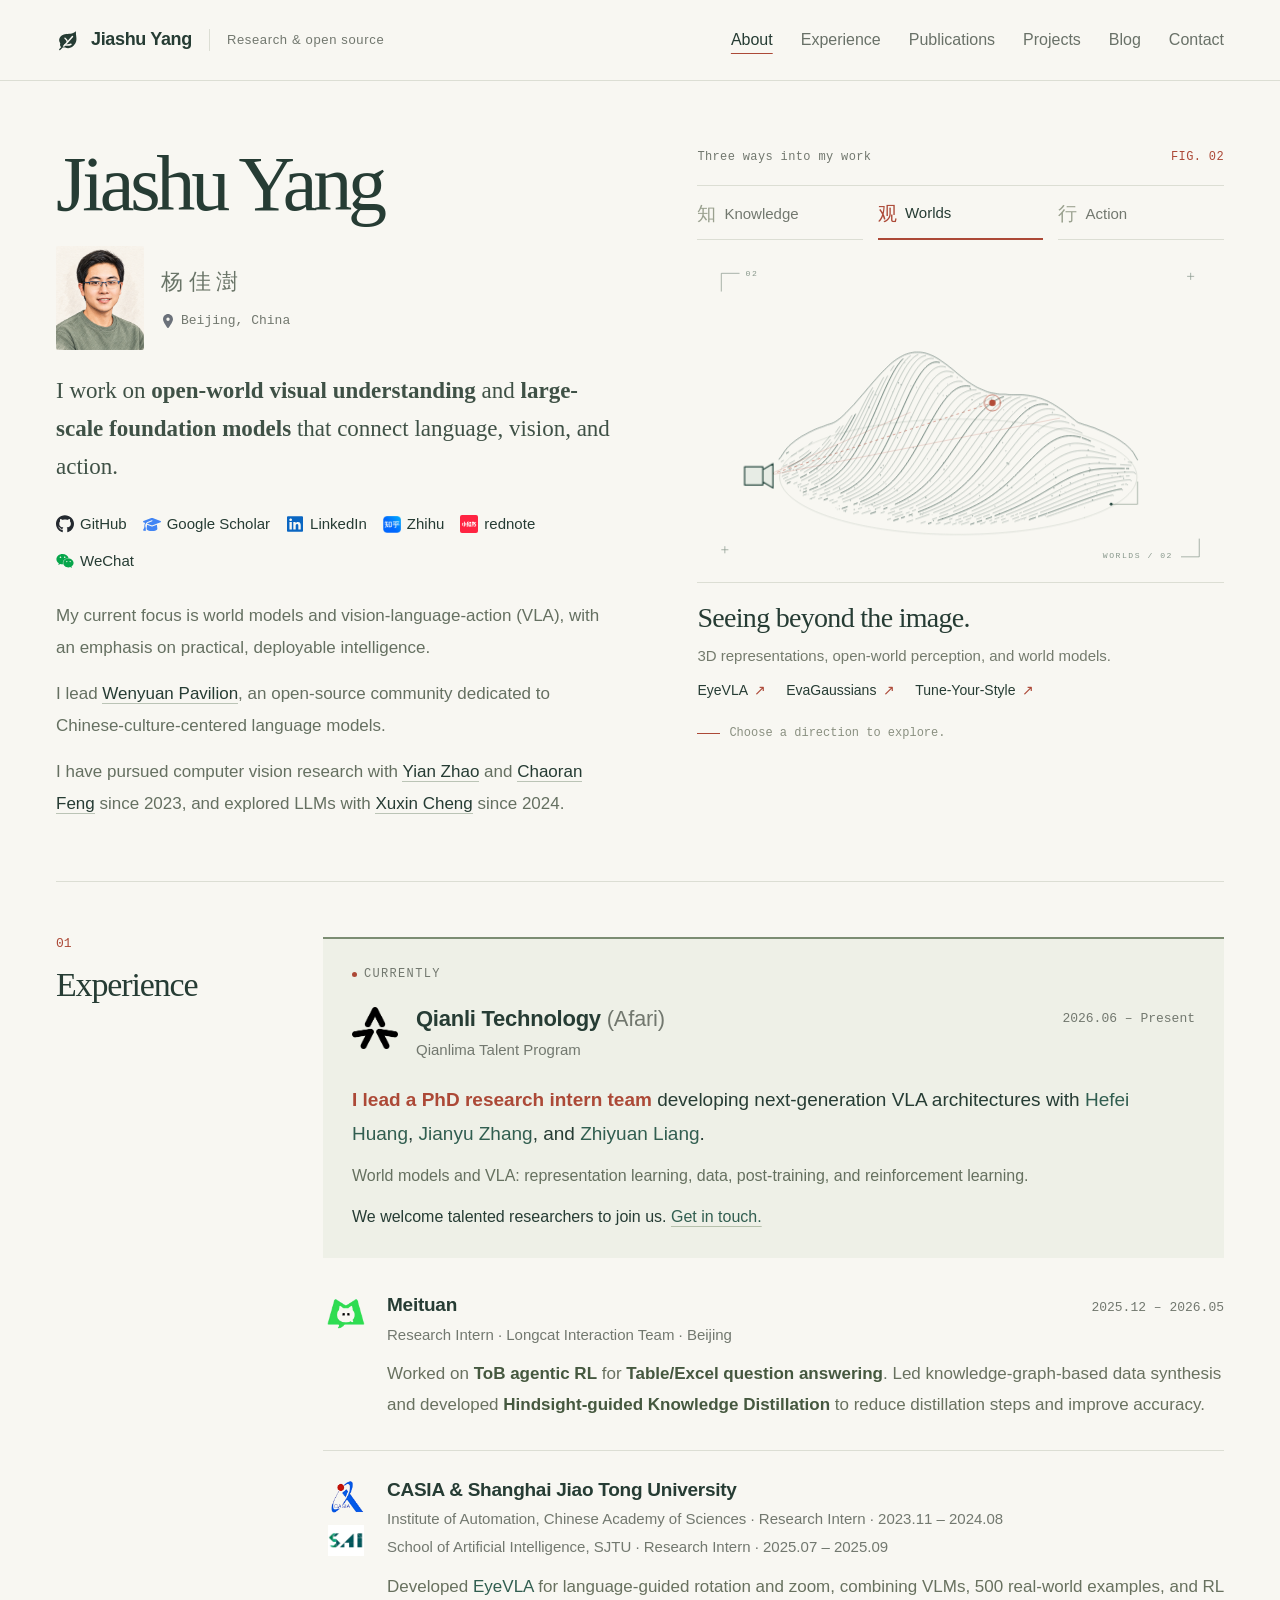
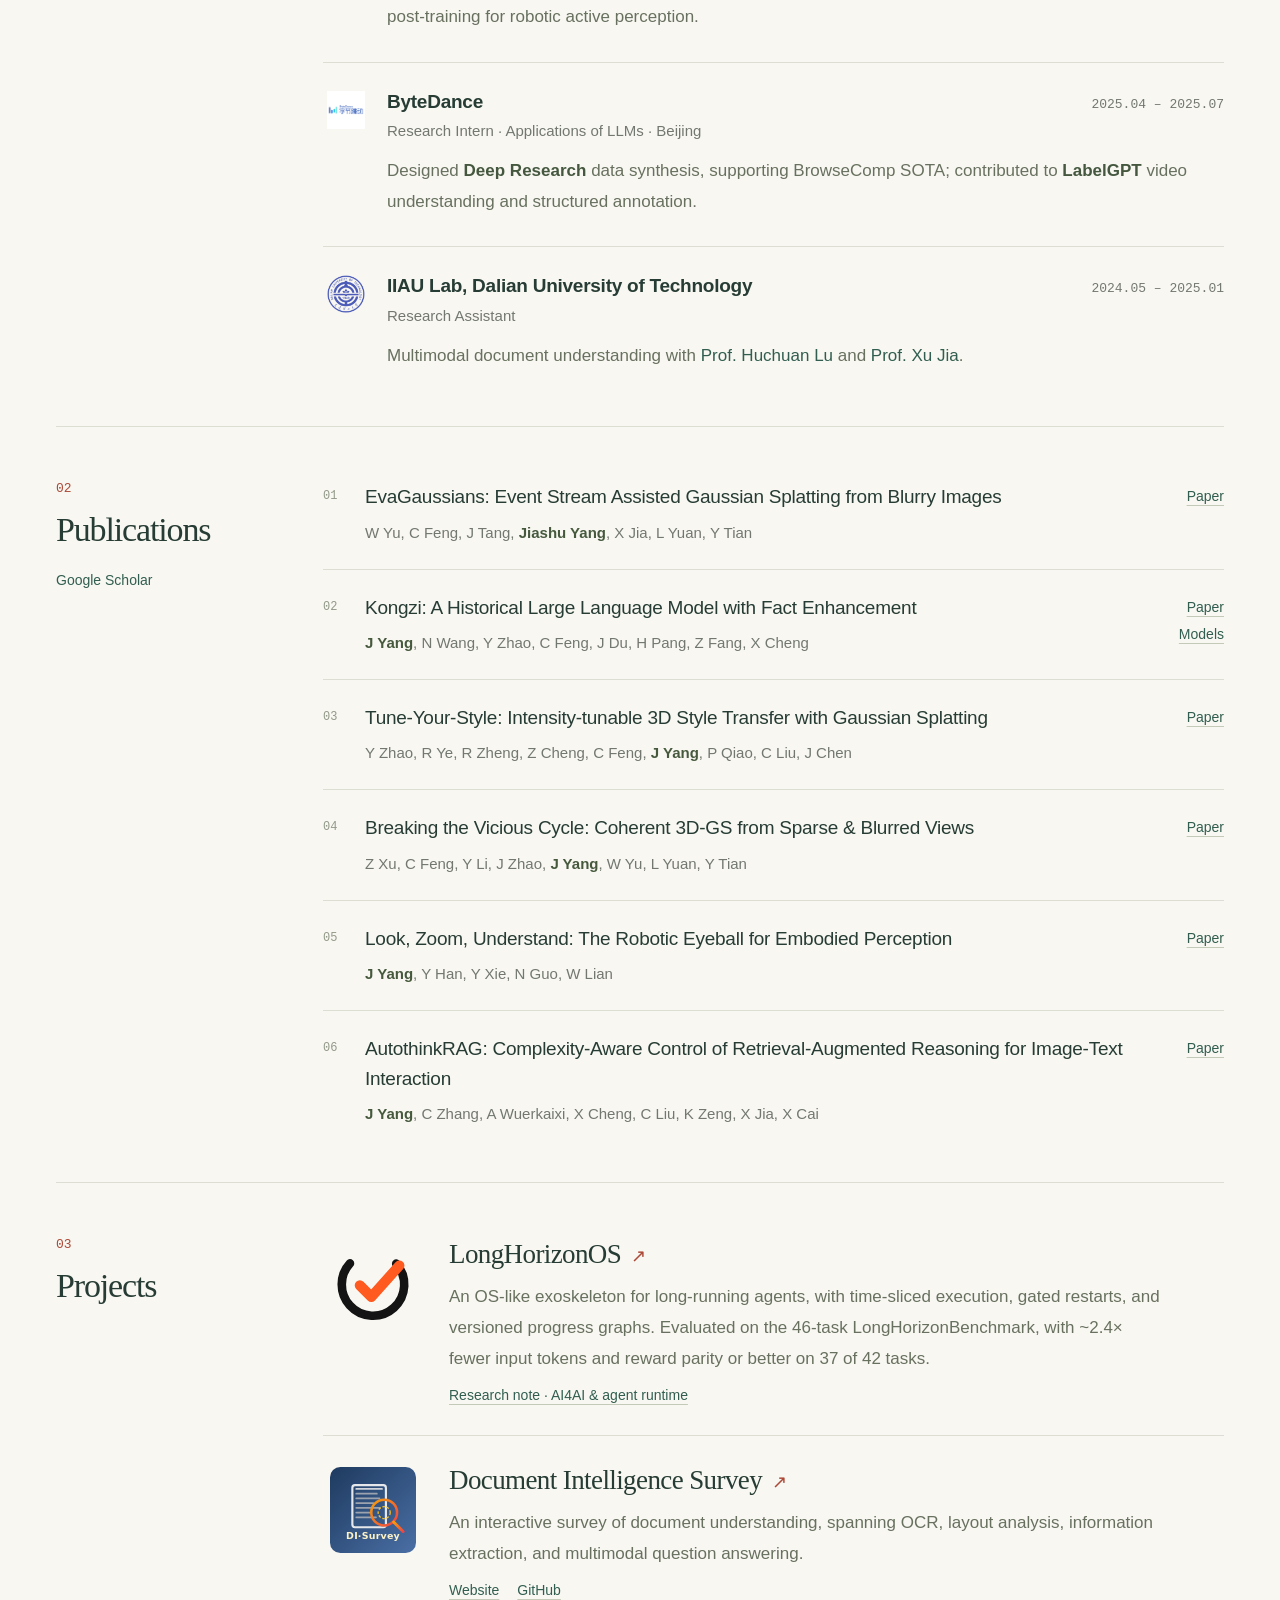
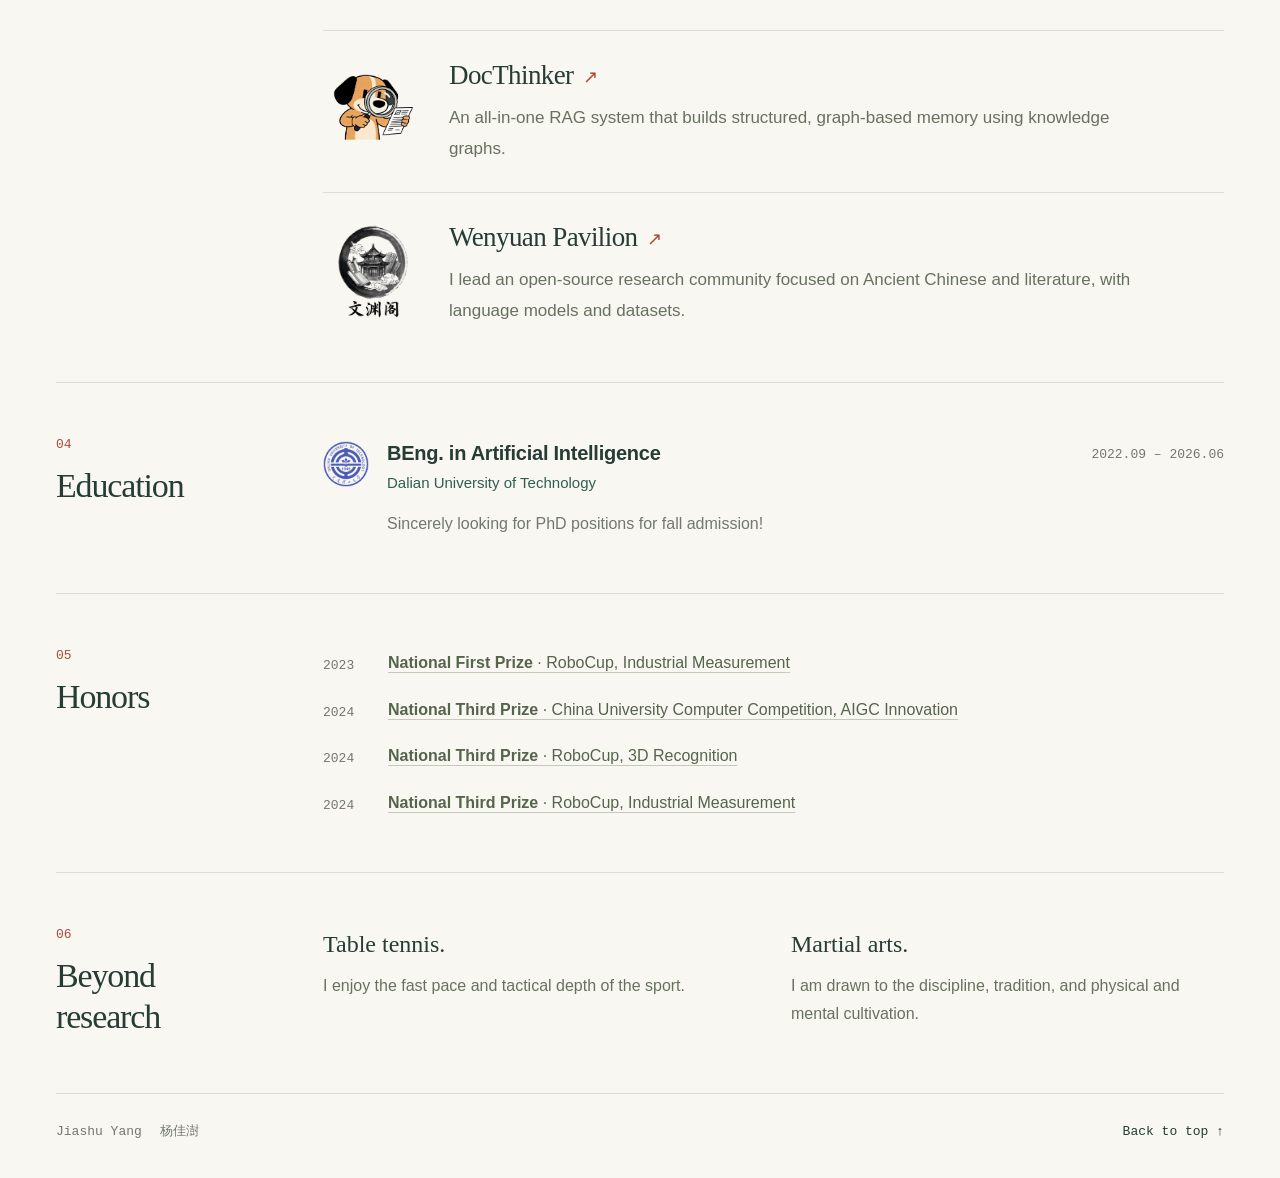
==== commit fb95ed23: "Publish LongHorizonOS AI4AI research blog" ====
--- a/index.html
+++ b/index.html
@@ -22,6 +22,7 @@
                 <a href="#experience">Experience</a>
                 <a href="#publications">Publications</a>
                 <a href="#projects">Projects</a>
+                <a href="blog/">Blog</a>
                 <button type="button" data-contact>Contact</button>
             </nav>
         </div>
@@ -119,7 +120,7 @@
         <section class="content-section" id="projects" aria-labelledby="projects-heading">
             <div class="section-label"><span class="section-index">03</span><h2 id="projects-heading">Projects</h2></div>
             <div class="section-content projects-list">
-                <article class="project"><img src="images/lhos-mark.svg" alt="LongHorizonOS logo" width="80" height="80"><div><h3><a href="https://github.com/Yang-Jiashu/LongHorizonOS" target="_blank" rel="noopener noreferrer">LongHorizonOS</a></h3><p>An OS-like exoskeleton for long-running agents, with time-sliced execution, gated restarts, and versioned progress graphs. Evaluated on the 46-task LongHorizonBenchmark, with ~2.4× fewer input tokens and reward parity or better on 37 of 42 tasks.</p></div></article>
+                <article class="project"><img src="images/lhos-mark.svg" alt="LongHorizonOS logo" width="80" height="80"><div><h3><a href="https://github.com/Yang-Jiashu/LongHorizonOS" target="_blank" rel="noopener noreferrer">LongHorizonOS</a></h3><p>An OS-like exoskeleton for long-running agents, with time-sliced execution, gated restarts, and versioned progress graphs. Evaluated on the 46-task LongHorizonBenchmark, with ~2.4× fewer input tokens and reward parity or better on 37 of 42 tasks.</p><div class="paper-links"><a href="blog/longhorizonos/">Research note · AI4AI &amp; agent runtime</a></div></div></article>
                 <article class="project"><img src="images/doc-intel-logo.svg" alt="Document Intelligence Survey logo" width="80" height="80"><div><h3><a href="https://yang-jiashu.github.io/document-intelligence-survey/" target="_blank" rel="noopener noreferrer">Document Intelligence Survey</a></h3><p>An interactive survey of document understanding, spanning OCR, layout analysis, information extraction, and multimodal question answering.</p><div class="paper-links"><a href="https://yang-jiashu.github.io/document-intelligence-survey/" target="_blank" rel="noopener noreferrer">Website</a><a href="https://github.com/Yang-Jiashu/document-intelligence-survey" target="_blank" rel="noopener noreferrer">GitHub</a></div></div></article>
                 <article class="project"><img src="images/docthinker.png" alt="DocThinker logo" width="80" height="80"><div><h3><a href="https://github.com/Yang-Jiashu/Doc-thinker" target="_blank" rel="noopener noreferrer">DocThinker</a></h3><p>An all-in-one RAG system that builds structured, graph-based memory using knowledge graphs.</p></div></article>
                 <article class="project"><img class="project-logo-wenyuan" src="images/wyg.png" alt="Wenyuan Pavilion logo" width="80" height="80"><div><h3><a href="https://wenyuan-ge.github.io/" target="_blank" rel="noopener noreferrer">Wenyuan Pavilion</a></h3><p>I lead an open-source research community focused on Ancient Chinese and literature, with language models and datasets.</p></div></article>
